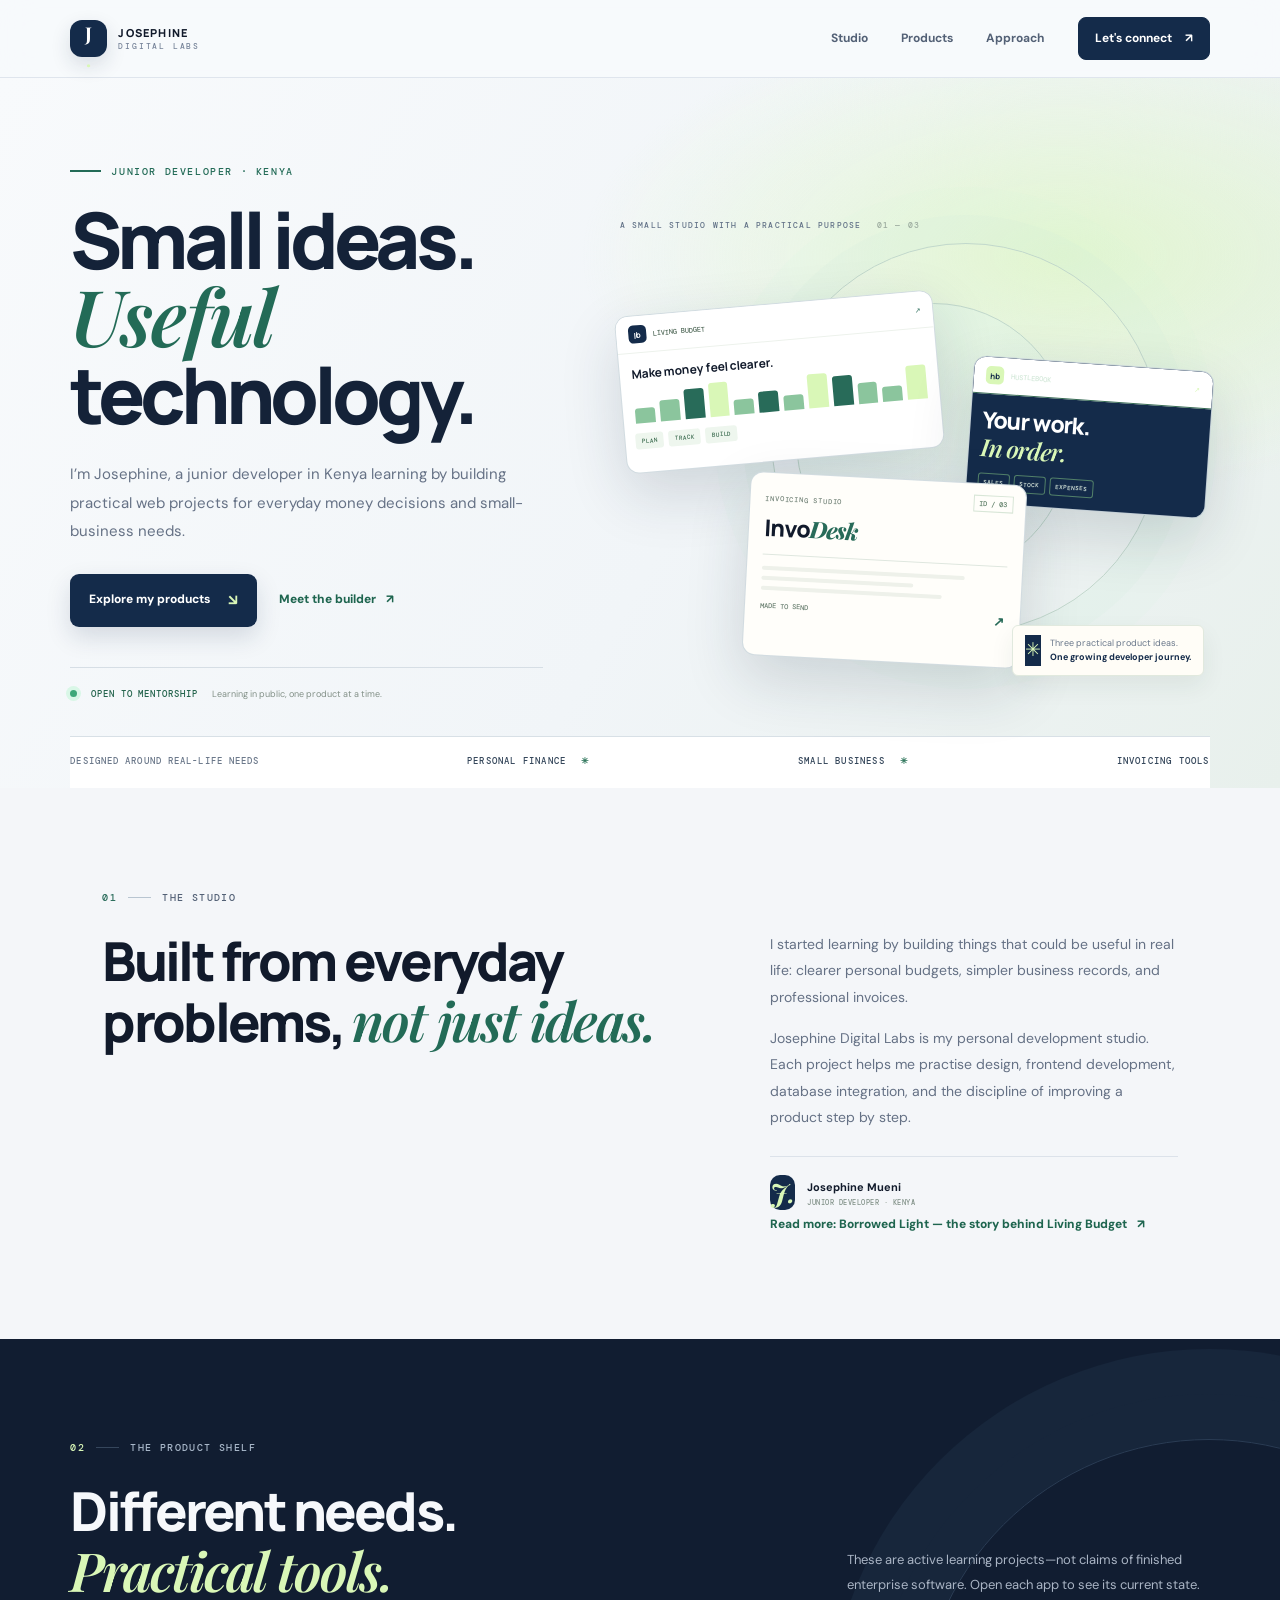
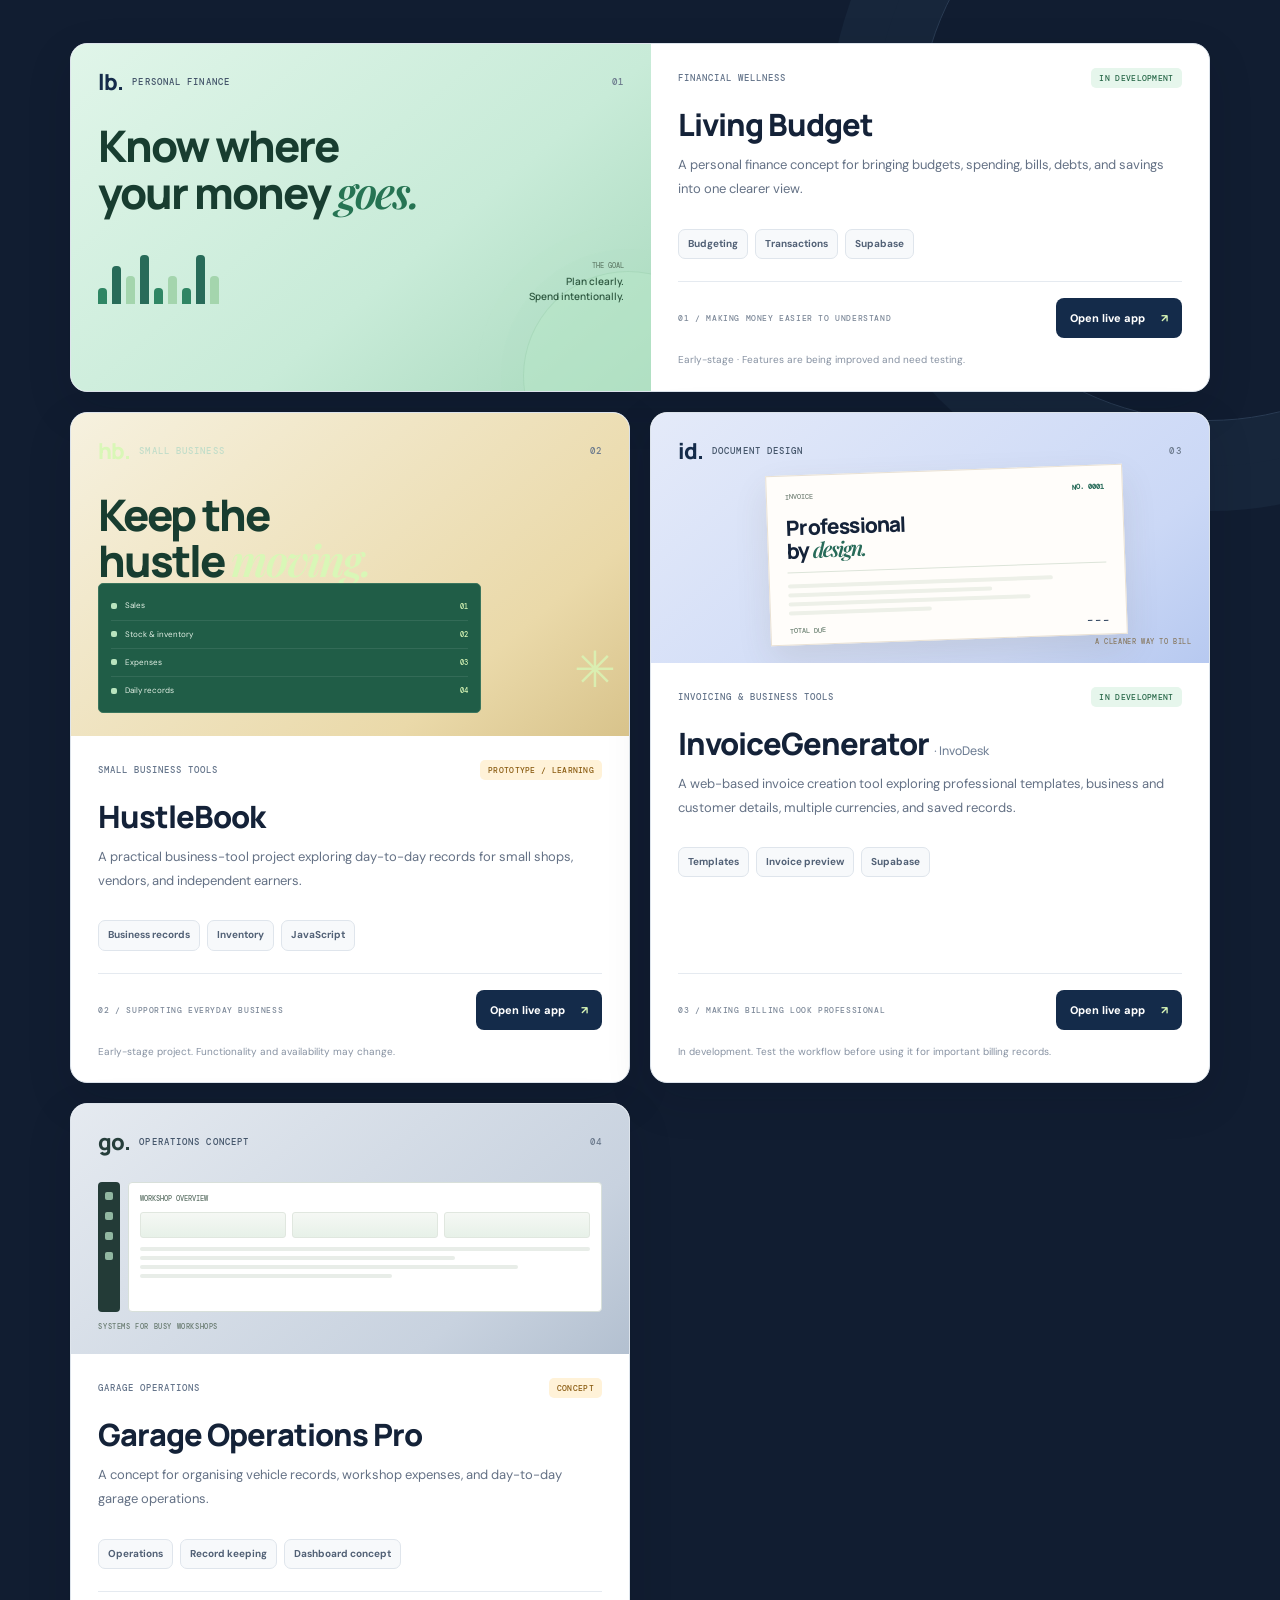
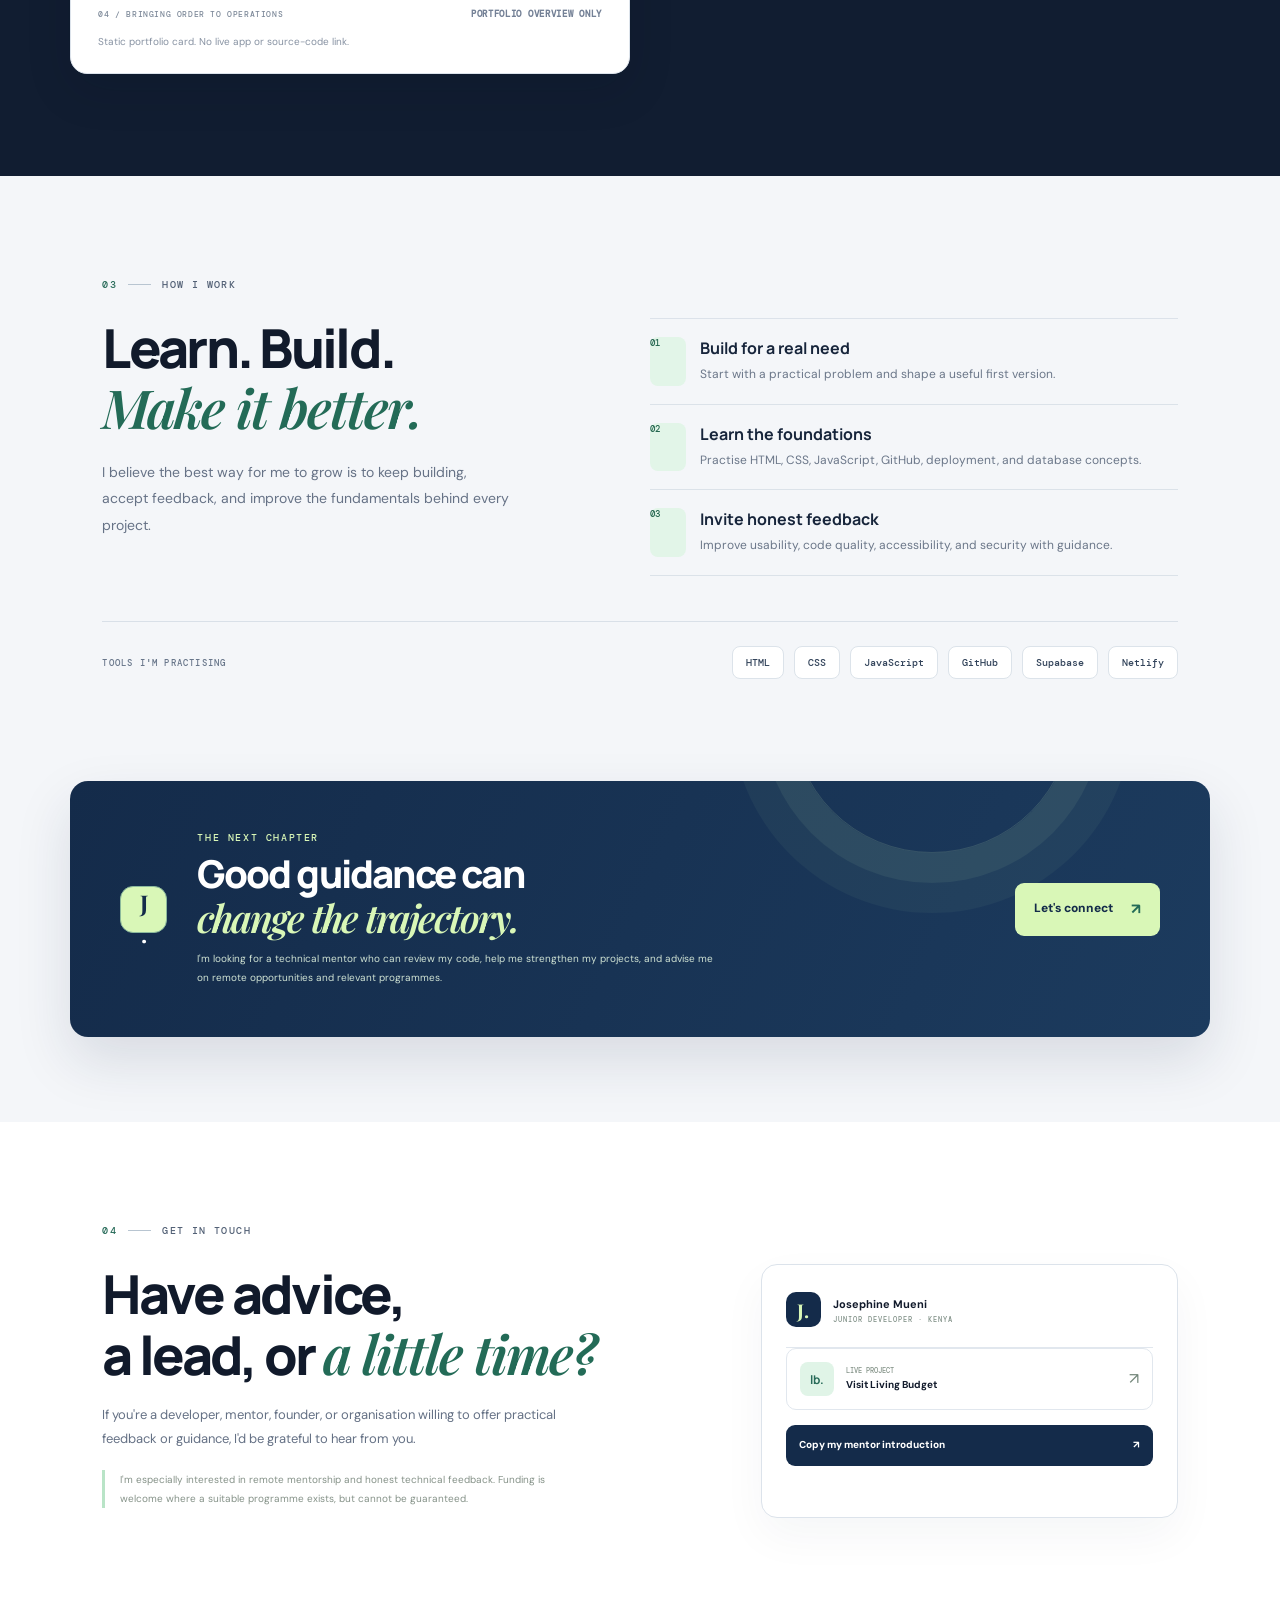
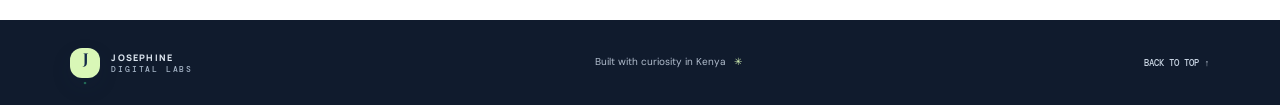
==== index.html @ 3d959831 "Link Borrowed Light story from the studio section" ====
<!doctype html>
<html lang="en">
<head>
<meta charset="utf-8"><meta name="viewport" content="width=device-width, initial-scale=1">
<meta name="theme-color" content="#f8f7f1"><meta name="description" content="Josephine Digital Labs — practical web products for finance and small-business operations, built in Kenya.">
<title>Josephine Digital Labs — Products with purpose</title>
<meta property="og:title" content="Josephine Digital Labs — Products with purpose"><meta property="og:description" content="A junior developer in Kenya learning by building practical web projects for personal finance and small-business needs.">
<meta name="robots" content="index,follow"><link rel="stylesheet" href="style.css?v=junior-developer-1">
</head>
<body>
<header class="site-header"><a class="brand" href="#home" aria-label="Josephine Digital Labs home"><span class="brand-mark">J<span>.</span></span><span class="brand-name">JOSEPHINE <b>DIGITAL LABS</b></span></a><button class="menu-toggle" id="menuToggle" aria-label="Toggle navigation" aria-expanded="false">☰</button><nav id="mainNav"><a href="#studio">Studio</a><a href="#projects">Products</a><a href="#approach">Approach</a><a class="nav-cta" href="#contact">Let's connect <span>↗</span></a></nav></header>
<main>
<section class="hero" id="home"><div class="hero-grid">
<div class="hero-copy"><p class="eyebrow"><span class="eyebrow-line"></span> JUNIOR DEVELOPER · KENYA</p><h1>Small ideas.<br><em>Useful</em> technology.</h1><p class="hero-text">I’m Josephine, a junior developer in Kenya learning by building practical web projects for everyday money decisions and small-business needs.</p><div class="hero-actions"><a class="button primary" href="#projects">Explore my products <span>↘</span></a><a class="text-link" href="#studio">Meet the builder <span>↗</span></a></div><div class="hero-foot"><span class="availability"><i></i> OPEN TO MENTORSHIP</span><span class="hero-foot-note">Learning in public, one product at a time.</span></div></div>
<div class="hero-stage" aria-label="A visual collection representing my projects"><div class="stage-label">A SMALL STUDIO WITH A PRACTICAL PURPOSE <span>01 — 03</span></div><div class="stage-orbit orbit-a"></div><div class="stage-orbit orbit-b"></div>
<div class="mini-product mini-budget"><div class="mini-top"><span class="mini-icon">lb</span><span>LIVING BUDGET</span><span class="mini-arrow">↗</span></div><div class="mini-label">Make money feel clearer.</div><div class="budget-bars"><i></i><i></i><i></i><i></i><i></i><i></i><i></i><i></i><i></i><i></i><i></i><i></i></div><div class="mini-foot"><span>PLAN</span><span>TRACK</span><span>BUILD</span></div></div>
<div class="mini-product mini-hustle"><div class="mini-top"><span class="mini-icon">hb</span><span>HUSTLEBOOK</span><span class="mini-arrow">↗</span></div><div class="hustle-number">Your work.<br><em>In order.</em></div><div class="hustle-pills"><i>SALES</i><i>STOCK</i><i>EXPENSES</i></div></div>
<div class="mini-product mini-invoice"><div class="invoice-stamp">ID / 03</div><div class="invoice-topline">INVOICING STUDIO</div><div class="invoice-word">Invo<span>Desk</span></div><div class="invoice-rule"></div><div class="invoice-lines"><i></i><i></i><i></i></div><div class="invoice-total"><span>MADE TO SEND</span><b>↗</b></div></div>
<div class="stage-caption"><span class="caption-mark">✳</span><span>Three practical product ideas.<br><b>One growing developer journey.</b></span></div></div></div>
<div class="hero-bottom"><span>DESIGNED AROUND REAL-LIFE NEEDS</span><div>PERSONAL FINANCE <b>✳</b></div><div>SMALL BUSINESS <b>✳</b></div><div>INVOICING TOOLS</div></div></section>
<section class="studio-section" id="studio"><div class="section-kicker"><span>01</span><i></i> THE STUDIO</div><div class="studio-grid"><h2>Built from everyday problems, <em>not just ideas.</em></h2><div class="studio-copy"><p>I started learning by building things that could be useful in real life: clearer personal budgets, simpler business records, and professional invoices.</p><p>Josephine Digital Labs is my personal development studio. Each project helps me practise design, frontend development, database integration, and the discipline of improving a product step by step.</p><div class="studio-signature"><span class="signature-mark">J.</span><span><b>Josephine Mueni</b><small>JUNIOR DEVELOPER · KENYA</small></span></div><a class="text-link studio-read-more" href="borrowed-light.html">Read more: Borrowed Light — the story behind Living Budget <span>↗</span></a></div></div></section>
<section class="products-section" id="projects"><div class="products-heading"><div><div class="section-kicker light-kicker"><span>02</span><i></i> THE PRODUCT SHELF</div><h2>Different needs.<br><em>Practical tools.</em></h2></div><p>These are active learning projects—not claims of finished enterprise software. Open each app to see its current state.</p></div>
<div class="product-list">
<article class="product-feature budget-feature"><div class="product-art budget-art"><div class="art-top"><span class="art-brand">lb.</span><span>PERSONAL FINANCE</span><span class="art-number">01</span></div><div class="budget-art-title">Know where<br>your money <em>goes.</em></div><div class="budget-art-bottom"><div class="budget-chart"><i></i><i></i><i></i><i></i><i></i><i></i><i></i><i></i><i></i></div><div class="budget-note"><small>THE GOAL</small><b>Plan clearly.<br>Spend intentionally.</b></div></div><div class="art-circle"></div></div><div class="product-detail"><div class="product-overline"><span>FINANCIAL WELLNESS</span><span class="product-status">IN DEVELOPMENT</span></div><h3>Living Budget</h3><p>A personal finance concept for bringing budgets, spending, bills, debts, and savings into one clearer view.</p><div class="feature-tags"><span>Budgeting</span><span>Transactions</span><span>Supabase</span></div><div class="product-detail-bottom"><span class="build-note">01 / MAKING MONEY EASIER TO UNDERSTAND</span><a class="product-link" href="https://livingbudget.netlify.app/" target="_blank" rel="noreferrer">Open live app <b>↗</b></a></div><p class="honesty-note">Early-stage · Features are being improved and need testing.</p></div></article>
<article class="product-feature hustle-feature"><div class="product-art hustle-art"><div class="art-top"><span class="art-brand">hb.</span><span>SMALL BUSINESS</span><span class="art-number">02</span></div><div class="hustle-art-title">Keep the<br>hustle <em>moving.</em></div><div class="hustle-board"><div class="board-row"><span class="board-dot"></span><span>Sales</span><b>01</b></div><div class="board-row"><span class="board-dot"></span><span>Stock & inventory</span><b>02</b></div><div class="board-row"><span class="board-dot"></span><span>Expenses</span><b>03</b></div><div class="board-row"><span class="board-dot"></span><span>Daily records</span><b>04</b></div></div><div class="hustle-sun">✳</div></div><div class="product-detail"><div class="product-overline"><span>SMALL BUSINESS TOOLS</span><span class="product-status status-early">PROTOTYPE / LEARNING</span></div><h3>HustleBook</h3><p>A practical business-tool project exploring day-to-day records for small shops, vendors, and independent earners.</p><div class="feature-tags"><span>Business records</span><span>Inventory</span><span>JavaScript</span></div><div class="product-detail-bottom"><span class="build-note">02 / SUPPORTING EVERYDAY BUSINESS</span><a class="product-link" href="https://josephine-junior-dev.github.io/HustleBook-Simple/" target="_blank" rel="noreferrer">Open live app <b>↗</b></a></div><p class="honesty-note">Early-stage project. Functionality and availability may change.</p></div></article>
<article class="product-feature invoice-feature"><div class="product-art invoice-art"><div class="art-top"><span class="art-brand">id.</span><span>DOCUMENT DESIGN</span><span class="art-number">03</span></div><div class="invoice-paper"><div class="invoice-paper-head"><span>INVOICE</span><b>NO. 0001</b></div><div class="invoice-big">Professional<br>by <em>design.</em></div><div class="invoice-paper-rule"></div><div class="invoice-paper-lines"><i></i><i></i><i></i><i></i></div><div class="invoice-paper-total"><span>TOTAL DUE</span><b>— — —</b></div></div><div class="invoice-art-label">A CLEANER WAY TO BILL</div></div><div class="product-detail"><div class="product-overline"><span>INVOICING & BUSINESS TOOLS</span><span class="product-status">IN DEVELOPMENT</span></div><h3>InvoiceGenerator <small>· InvoDesk</small></h3><p>A web-based invoice creation tool exploring professional templates, business and customer details, multiple currencies, and saved records.</p><div class="feature-tags"><span>Templates</span><span>Invoice preview</span><span>Supabase</span></div><div class="product-detail-bottom"><span class="build-note">03 / MAKING BILLING LOOK PROFESSIONAL</span><a class="product-link" href="https://josephine-junior-dev.github.io/InvoDesk-Invoicing-Made-Simple/" target="_blank" rel="noreferrer">Open live app <b>↗</b></a></div><p class="honesty-note">In development. Test the workflow before using it for important billing records.</p></div></article>
<article class="product-feature garage-feature"><div class="product-art garage-art"><div class="art-top"><span class="art-brand">go.</span><span>OPERATIONS CONCEPT</span><span class="art-number">04</span></div><div class="garage-layout"><div class="garage-rail"><i></i><i></i><i></i><i></i></div><div class="garage-panel"><div class="garage-panel-title">WORKSHOP OVERVIEW</div><div class="garage-metrics"><i></i><i></i><i></i></div><div class="garage-table"><i></i><i></i><i></i><i></i></div></div></div><div class="garage-art-caption">SYSTEMS FOR BUSY WORKSHOPS</div></div><div class="product-detail"><div class="product-overline"><span>GARAGE OPERATIONS</span><span class="product-status status-early">CONCEPT</span></div><h3>Garage Operations Pro</h3><p>A concept for organising vehicle records, workshop expenses, and day-to-day garage operations.</p><div class="feature-tags"><span>Operations</span><span>Record keeping</span><span>Dashboard concept</span></div><div class="product-detail-bottom"><span class="build-note">04 / BRINGING ORDER TO OPERATIONS</span><span class="private-label">PORTFOLIO OVERVIEW ONLY</span></div><p class="honesty-note">Static portfolio card. No live app or source-code link.</p></div></article>
</div></section>
<section class="approach-section" id="approach"><div class="section-kicker"><span>03</span><i></i> HOW I WORK</div><div class="approach-grid"><div><h2>Learn. Build.<br><em>Make it better.</em></h2><p class="approach-intro">I believe the best way for me to grow is to keep building, accept feedback, and improve the fundamentals behind every project.</p></div><div class="approach-steps"><article><span>01</span><div><h3>Build for a real need</h3><p>Start with a practical problem and shape a useful first version.</p></div></article><article><span>02</span><div><h3>Learn the foundations</h3><p>Practise HTML, CSS, JavaScript, GitHub, deployment, and database concepts.</p></div></article><article><span>03</span><div><h3>Invite honest feedback</h3><p>Improve usability, code quality, accessibility, and security with guidance.</p></div></article></div></div><div class="toolbelt"><span>TOOLS I'M PRACTISING</span><b>HTML</b><b>CSS</b><b>JavaScript</b><b>GitHub</b><b>Supabase</b><b>Netlify</b></div></section>
<section class="mentor-section"><div class="mentor-inner"><div class="mentor-seal">J<span>.</span></div><div><p class="eyebrow">THE NEXT CHAPTER</p><h2>Good guidance can<br><em>change the trajectory.</em></h2><p>I'm looking for a technical mentor who can review my code, help me strengthen my projects, and advise me on remote opportunities and relevant programmes.</p></div><a class="button mentor-button" href="#contact">Let's connect <span>↗</span></a></div></section>
<section class="contact-section" id="contact"><div class="section-kicker"><span>04</span><i></i> GET IN TOUCH</div><div class="contact-grid"><div><h2>Have advice,<br>a lead, or <em>a little time?</em></h2><p>If you're a developer, mentor, founder, or organisation willing to offer practical feedback or guidance, I'd be grateful to hear from you.</p><p class="contact-note">I'm especially interested in remote mentorship and honest technical feedback. Funding is welcome where a suitable programme exists, but cannot be guaranteed.</p></div><div class="contact-card"><div class="contact-card-head"><span class="contact-mark">J.</span><div><b>Josephine Mueni</b><small>JUNIOR DEVELOPER · KENYA</small></div></div><a class="contact-row" href="https://livingbudget.netlify.app/" target="_blank" rel="noreferrer"><span class="contact-icon">lb.</span><span><small>LIVE PROJECT</small><b>Visit Living Budget</b></span><span class="arrow">↗</span></a><button class="copy-button" id="copyIntro">Copy my mentor introduction <span>↗</span></button><p class="copy-feedback" id="copyFeedback" aria-live="polite"></p></div></div></section>
</main><footer><a class="brand footer-brand" href="#home"><span class="brand-mark">J<span>.</span></span><span class="brand-name">JOSEPHINE <b>DIGITAL LABS</b></span></a><p>Built with curiosity in Kenya <span>✳</span></p><a href="#home">BACK TO TOP ↑</a></footer><script src="script.js?v=junior-developer-1"></script>
</body></html>
---- style.css ----
@import url('https://fonts.googleapis.com/css2?family=DM+Mono:wght@400;500&family=DM+Sans:wght@400;500;600;700&family=Manrope:wght@400;500;600;700;800&family=Playfair+Display:ital,wght@0,600;0,700;1,600;1,700&display=swap');
:root{--ink:#172820;--muted:#68786d;--forest:#174f3e;--green:#287b5c;--mint:#dff4e9;--lime:#c8edb1;--paper:#f8f8f2;--white:#fff;--line:#dfe7df;--mono:'DM Mono',monospace;--shadow:0 20px 55px #173d2c17}
*{box-sizing:border-box}html{scroll-behavior:smooth;scroll-padding-top:80px}body{margin:0;background:var(--paper);color:var(--ink);font-family:'DM Sans',sans-serif;line-height:1.65}a{color:inherit;text-decoration:none}button{font:inherit}::selection{background:var(--lime);color:var(--forest)}
.site-header{height:76px;padding:0 max(6vw,22px);display:flex;align-items:center;justify-content:space-between;background:#f8f8f2eF;border-bottom:1px solid var(--line);position:sticky;top:0;z-index:20;backdrop-filter:blur(16px)}
.brand{display:flex;align-items:center;gap:11px;font-family:Manrope,sans-serif;font-weight:800}.brand-mark{width:37px;height:37px;display:grid;place-items:center;background:var(--forest);color:white;border-radius:12px 12px 12px 4px;font:700 19px 'Playfair Display',serif;box-shadow:0 6px 15px #174f3e25}.brand-mark span{color:var(--lime)}.brand-name{display:grid;font-size:11px;letter-spacing:1.2px;line-height:1.35}.brand-name b{font:500 8px var(--mono);letter-spacing:1.8px;color:#7c8b80}
nav{display:flex;align-items:center;gap:30px;color:#52655a;font-size:11px;font-weight:700}nav a:hover{color:var(--green)}.nav-cta{padding:10px 15px;border:1px solid #cbd9cf;border-radius:7px;color:var(--forest)}.nav-cta span{margin-left:10px}.menu-toggle{display:none;background:none;border:0;color:var(--forest);font-size:25px}
.hero{padding:56px max(6vw,22px) 0;background:linear-gradient(130deg,#fafaf5,#f4faf4 65%,#e7f3e9);overflow:hidden}.hero-grid{display:grid;grid-template-columns:.94fr 1.06fr;gap:4vw;align-items:center;max-width:1250px;margin:auto;min-height:495px}.hero-copy{padding:25px 0 35px;z-index:2}.eyebrow{font:500 9px var(--mono);letter-spacing:1px;color:var(--green);margin:0 0 23px;display:flex;align-items:center;gap:10px}.eyebrow-line{width:25px;height:1px;background:var(--green)}.hero h1{font:800 clamp(48px,6vw,79px)/.99 Manrope,sans-serif;letter-spacing:-4.7px;margin:0}.hero h1 em,.studio-grid h2 em,.products-heading h2 em,.product-art em,.approach-grid h2 em,.mentor-inner h2 em,.contact-grid h2 em{font-family:'Playfair Display',serif;font-weight:600;font-style:italic;color:var(--green);letter-spacing:-2px}.hero-text{font-size:13px;line-height:1.95;color:var(--muted);max-width:440px;margin:24px 0}.hero-actions{display:flex;align-items:center;gap:22px;flex-wrap:wrap}.button{display:inline-flex;align-items:center;justify-content:center;gap:18px;padding:13px 17px;border-radius:6px;font-size:11px;font-weight:800;transition:.2s}.button:hover{transform:translateY(-2px)}.primary{background:var(--forest);color:white;box-shadow:0 9px 22px #174f3e28}.primary span{color:var(--lime);font-size:15px}.text-link{font-size:11px;font-weight:800;color:var(--forest)}.text-link span{margin-left:7px}.hero-foot{display:flex;gap:14px;align-items:center;flex-wrap:wrap;margin-top:34px;padding-top:16px;border-top:1px solid #dfe8df}.availability{font:500 8px var(--mono);color:#3d6b51;letter-spacing:.5px}.availability i{display:inline-block;width:7px;height:7px;border-radius:50%;background:#49a975;margin-right:8px;box-shadow:0 0 0 4px var(--mint)}.hero-foot-note{font-size:9px;color:#829087}
.hero-stage{height:425px;position:relative;isolation:isolate}.stage-label{position:absolute;left:5%;top:3%;font:500 7px var(--mono);letter-spacing:.6px;color:#718579;z-index:4}.stage-label span{margin-left:9px;color:#9aa99d}.stage-orbit{position:absolute;border:1px solid #b8d8c1;border-radius:50%;z-index:-1}.orbit-a{width:350px;height:350px;right:7%;top:7%;box-shadow:0 0 0 27px #c9e7d320,0 0 0 55px #c9e7d315}.orbit-b{width:245px;height:245px;right:21%;top:20%;background:linear-gradient(145deg,#dff4e9a8,#f8f8f200)}
.mini-product{position:absolute;background:white;border:1px solid #e1e9e0;border-radius:8px;box-shadow:0 17px 42px #183c2b1b;overflow:hidden}.mini-top{height:33px;display:flex;align-items:center;gap:7px;padding:0 10px;border-bottom:1px solid #edf2ec;font:500 7px var(--mono);color:#526a5a}.mini-icon{width:18px;height:18px;display:grid;place-items:center;background:var(--forest);color:white;border-radius:4px;font:700 8px Manrope}.mini-arrow{margin-left:auto;color:var(--green)}.mini-budget{width:225px;height:158px;left:5%;top:20%;transform:rotate(-5deg);z-index:2}.mini-label{padding:12px 12px 4px;font:700 12px Manrope}.budget-bars{height:37px;display:flex;align-items:end;gap:5px;padding:0 12px}.budget-bars i{flex:1;height:40%;background:#8bc59d;border-radius:3px 3px 0 0}.budget-bars i:nth-child(3n){height:80%;background:var(--green)}.budget-bars i:nth-child(2n){height:58%}.budget-bars i:nth-child(4n){height:92%;background:var(--lime)}.mini-foot{display:flex;gap:5px;padding:10px}.mini-foot span{font:500 6px var(--mono);background:#eef6ee;color:#3c6c50;padding:4px 6px;border-radius:3px}
.mini-hustle{width:195px;right:0;top:23%;z-index:3;transform:rotate(4deg);background:var(--forest);color:white;border-color:#28654f}.mini-hustle .mini-top{color:#d3e8d9;border-color:#376b54}.mini-hustle .mini-icon{background:var(--lime);color:var(--forest)}.mini-hustle .mini-arrow{color:var(--lime)}.hustle-number{font:800 23px/.99 Manrope;letter-spacing:-1px;padding:14px 12px 10px}.hustle-number em{font:600 italic 24px 'Playfair Display';color:var(--lime)}.hustle-pills{display:flex;gap:4px;padding:0 11px 12px}.hustle-pills i{font:500 6px var(--mono);font-style:normal;border:1px solid #528069;padding:4px 5px;color:#e1f0e3;border-radius:3px}
.mini-invoice{width:218px;height:184px;left:25%;bottom:5%;z-index:4;transform:rotate(3deg);padding:12px 14px;background:#fffefa}.invoice-stamp{position:absolute;right:12px;top:11px;border:1px solid #d8e6d7;padding:3px 5px;color:#5c7d65;font:500 7px var(--mono)}.invoice-topline{font:500 7px var(--mono);letter-spacing:.8px;color:#75857a;margin:8px 0}.invoice-word{font:800 23px Manrope;letter-spacing:-1px}.invoice-word span{font-family:'Playfair Display',serif;font-style:italic;color:var(--green)}.invoice-rule{height:1px;background:#dfe7df;margin:11px 0}.invoice-lines{display:grid;gap:6px}.invoice-lines i{height:4px;width:83%;background:#eef1ea;border-radius:4px}.invoice-lines i:nth-child(2){width:62%}.invoice-lines i:nth-child(3){width:74%}.invoice-total{display:flex;justify-content:space-between;margin-top:11px;font:500 7px var(--mono);color:#6c8172}.invoice-total b{font-size:13px;color:var(--green)}.stage-caption{position:absolute;right:0;bottom:2%;display:flex;gap:9px;align-items:center;background:#fffdf7;border:1px solid #e1e9de;border-radius:6px;padding:9px 12px;box-shadow:0 10px 25px #173d2c12;font-size:8px;color:#718076;line-height:1.6;z-index:5}.stage-caption b{color:var(--forest);font-size:9px}.caption-mark{font-size:19px;color:var(--green)}
.hero-bottom{margin:0 calc(-1 * max(6vw,22px));padding:17px max(6vw,22px);display:flex;align-items:center;justify-content:space-between;gap:14px;flex-wrap:wrap;background:white;border-top:1px solid #e3e9e0;font:500 8px var(--mono);letter-spacing:.5px;color:#738279}.hero-bottom>span{color:#526b5a}.hero-bottom b{color:#77a884;margin-left:9px}
.section-kicker{display:flex;align-items:center;gap:11px;font:500 8px var(--mono);letter-spacing:1px;color:#718579;margin-bottom:27px}.section-kicker span{color:var(--green)}.section-kicker i{width:23px;height:1px;background:#a9c5ae}
.studio-section{padding:91px max(8vw,24px);background:var(--paper)}.studio-grid{display:grid;grid-template-columns:1fr .8fr;gap:9vw;max-width:1120px;margin:auto}.studio-grid h2,.products-heading h2,.approach-grid h2,.contact-grid h2{font:800 clamp(36px,4.5vw,55px)/1.08 Manrope;letter-spacing:-2.5px;margin:0}.studio-copy p{font-size:12px;line-height:2;color:var(--muted);margin:0 0 14px}.studio-signature{display:flex;gap:12px;align-items:center;margin-top:25px;padding-top:18px;border-top:1px solid var(--line)}.signature-mark{font:italic 700 26px 'Playfair Display';color:var(--green)}.studio-signature span:last-child{display:grid;gap:2px}.studio-signature b{font-size:11px}.studio-signature small{font:500 7px var(--mono);color:#809087;letter-spacing:.5px}
.products-section{padding:84px max(7vw,22px) 92px;background:#eaf2e9}.products-heading{display:grid;grid-template-columns:1fr .6fr;gap:7vw;align-items:end;max-width:1120px;margin:0 auto 35px}.products-heading h2{font-size:clamp(38px,4.5vw,54px)}.products-heading>p{font-size:12px;line-height:1.9;color:#687a6d;max-width:340px;margin:0 0 4px}.product-list{max-width:1120px;margin:auto;display:grid;gap:16px}.product-feature{display:grid;grid-template-columns:.9fr 1.1fr;min-height:292px;background:white;border:1px solid #dce7dc;border-radius:9px;overflow:hidden;box-shadow:0 8px 23px #254d350d;transition:transform .2s,box-shadow .2s}.product-feature:hover{transform:translateY(-3px);box-shadow:var(--shadow)}.product-art{min-height:292px;padding:20px 23px;position:relative;overflow:hidden;display:flex;flex-direction:column}.art-top{display:flex;align-items:center;gap:9px;position:relative;z-index:2;font:500 7px var(--mono);letter-spacing:.6px;color:#5f7868}.art-brand{font:800 20px Manrope;letter-spacing:-1px;color:var(--forest)}.art-number{margin-left:auto;color:#7b9081}.budget-art{background:linear-gradient(135deg,#dff2e3,#f4f8ed)}.budget-art-title,.hustle-art-title{font:800 clamp(25px,3vw,37px)/1.03 Manrope;letter-spacing:-1.7px;margin-top:29px;position:relative;z-index:2}.budget-art-title em,.hustle-art-title em{color:var(--green)}.budget-art-bottom{margin-top:auto;display:flex;align-items:end;justify-content:space-between;position:relative;z-index:2}.budget-chart{display:flex;gap:5px;align-items:end;height:45px}.budget-chart i{display:block;width:9px;height:30%;background:#6eae84;border-radius:2px 2px 0 0}.budget-chart i:nth-child(2n){height:70%;background:var(--green)}.budget-chart i:nth-child(3n){height:52%;background:#a4d5ad}.budget-chart i:nth-child(4n){height:91%}.budget-note{display:grid;gap:4px;text-align:right}.budget-note small{font:500 7px var(--mono);color:#66836f}.budget-note b{font:600 10px/1.5 Manrope;color:#315b43}.art-circle{position:absolute;width:210px;height:210px;border:1px solid #7eb89466;border-radius:50%;right:-82px;bottom:-90px;box-shadow:0 0 0 22px #a9d8b51a,0 0 0 46px #a9d8b510}
.hustle-art{background:#174f3e;color:white}.hustle-art .art-top{color:#c2ddc9}.hustle-art .art-brand{color:var(--lime)}.hustle-art-title em{color:var(--lime)}.hustle-board{width:76%;margin-top:auto;background:#205d47;border:1px solid #3b755d;border-radius:5px;padding:8px 12px;position:relative;z-index:2}.board-row{display:flex;align-items:center;gap:8px;padding:7px 0;border-bottom:1px solid #ffffff16;font-size:8px;color:#e2f0e5}.board-row:last-child{border:0}.board-row b{margin-left:auto;font:500 7px var(--mono);color:var(--lime)}.board-dot{width:6px;height:6px;background:#b8e4be;border-radius:2px}.hustle-sun{position:absolute;right:13px;bottom:25px;color:var(--lime);font-size:50px;opacity:.8}
.invoice-art{background:#f1e8d8}.invoice-paper{position:absolute;background:#fffdfa;left:21%;right:15%;top:23%;bottom:9%;padding:16px 18px;box-shadow:0 15px 35px #5a49301c;transform:rotate(-2deg);border:1px solid #e9e1d4}.invoice-paper-head{display:flex;justify-content:space-between;font:500 7px var(--mono);color:#758378}.invoice-paper-head b{color:var(--green)}.invoice-big{font:800 21px/1.05 Manrope;letter-spacing:-.8px;margin-top:15px}.invoice-big em{color:var(--green)}.invoice-paper-rule{height:1px;background:#dce4d9;margin:11px 0}.invoice-paper-lines{display:grid;gap:5px}.invoice-paper-lines i{height:4px;width:83%;background:#edf0e8;border-radius:3px}.invoice-paper-lines i:nth-child(2){width:64%}.invoice-paper-lines i:nth-child(3){width:76%}.invoice-paper-lines i:nth-child(4){width:45%}.invoice-paper-total{display:flex;justify-content:space-between;margin-top:11px;font:500 7px var(--mono);color:#6c8172}.invoice-paper-total b{color:var(--forest)}.invoice-art-label{position:absolute;bottom:17px;right:17px;font:500 7px var(--mono);color:#897b64;letter-spacing:.6px}
.garage-art{background:#e9eceb}.garage-art .art-brand{color:#263e3b}.garage-layout{display:flex;gap:8px;margin-top:25px;flex:1;min-height:130px;position:relative;z-index:2}.garage-rail{width:22px;background:#233b37;border-radius:4px;display:flex;flex-direction:column;align-items:center;gap:12px;padding:10px 0}.garage-rail i{width:8px;height:8px;border-radius:2px;background:#91b7a1}.garage-panel{flex:1;background:white;border:1px solid #d8e0da;border-radius:4px;padding:11px}.garage-panel-title{font:500 7px var(--mono);color:#61756a}.garage-metrics{display:flex;gap:6px;margin:9px 0}.garage-metrics i{height:26px;flex:1;border:1px solid #e0e7df;border-radius:3px;background:linear-gradient(#f5f8f4,#e7f1e8)}.garage-table{display:grid;gap:5px}.garage-table i{height:4px;background:#e8ede8;width:100%;border-radius:3px}.garage-table i:nth-child(2){width:70%}.garage-table i:nth-child(3){width:84%}.garage-table i:nth-child(4){width:56%}.garage-art-caption{font:500 7px var(--mono);color:#687b70;margin-top:10px;letter-spacing:.6px}
.product-detail{padding:25px 29px 19px;display:flex;flex-direction:column;min-width:0}.product-overline{display:flex;justify-content:space-between;gap:9px;align-items:center;font:500 7px var(--mono);letter-spacing:.6px;color:#7a8b7e;flex-wrap:wrap}.product-status{font-size:7px;padding:5px 7px;border-radius:3px;background:#fff4d8;color:#7d590f;letter-spacing:.3px}.status-early{background:#edf2e9;color:#607363}.product-detail h3{font:800 24px Manrope;letter-spacing:-1px;margin:15px 0 8px}.product-detail h3 small{font-size:11px;letter-spacing:0;color:#829086;font-weight:500}.product-detail>p:not(.honesty-note){font-size:11px;line-height:1.9;color:var(--muted);max-width:530px;margin:0 0 14px}.feature-tags{display:flex;gap:6px;flex-wrap:wrap}.feature-tags span{font-size:8px;font-weight:700;color:#536c5a;background:#f0f5ee;border:1px solid #e8eee5;border-radius:3px;padding:5px 8px}.product-detail-bottom{margin-top:auto;padding-top:18px;display:flex;align-items:center;justify-content:space-between;gap:12px;border-top:1px solid #edf1eb}.build-note{font:500 7px var(--mono);color:#91a096}.product-link{font-size:10px;font-weight:800;color:var(--forest);white-space:nowrap}.product-link b{margin-left:7px;color:var(--green)}.private-label{font:500 7px var(--mono);color:#7d8e81}.honesty-note{font-size:8px;color:#8a978d;margin:8px 0 0}
.approach-section{padding:92px max(8vw,24px);background:#fbfbf7}.approach-grid{display:grid;grid-template-columns:1fr 1fr;gap:9vw}.approach-grid h2{font-size:clamp(39px,4.5vw,54px)}.approach-intro{font-size:12px;line-height:1.95;color:var(--muted);max-width:370px;margin-top:20px}.approach-steps{border-top:1px solid var(--line)}.approach-steps article{display:grid;grid-template-columns:36px 1fr;gap:14px;padding:17px 0;border-bottom:1px solid var(--line)}.approach-steps article>span{font:500 9px var(--mono);color:var(--green)}.approach-steps h3{font:700 13px Manrope;margin:0 0 5px}.approach-steps p{font-size:10px;color:var(--muted);line-height:1.8;margin:0}.toolbelt{margin-top:48px;padding-top:19px;border-top:1px solid var(--line);display:flex;align-items:center;gap:21px;flex-wrap:wrap}.toolbelt>span{font:500 8px var(--mono);color:#7b8b80;margin-right:auto}.toolbelt b{font:500 9px var(--mono);color:#4e6857}
.mentor-section{padding:0 max(7vw,22px) 76px;background:#fbfbf7}.mentor-inner{max-width:1120px;margin:auto;background:var(--forest);color:white;padding:36px 40px;display:grid;grid-template-columns:auto 1fr auto;gap:23px;align-items:center;position:relative;overflow:hidden;border-radius:9px}.mentor-inner:after{content:"";position:absolute;width:280px;height:280px;border:1px solid #c8edb128;border-radius:50%;right:12%;top:-210px;box-shadow:0 0 0 30px #c8edb112,0 0 0 60px #c8edb10b;pointer-events:none}.mentor-seal{width:47px;height:47px;border:1px solid #8bb99c;border-radius:12px 12px 12px 4px;display:grid;place-items:center;font:700 23px 'Playfair Display';color:var(--lime)}.mentor-seal span{color:white}.mentor-inner .eyebrow{color:#b9dbbf;margin-bottom:9px}.mentor-inner h2{font:800 30px/1.1 Manrope;letter-spacing:-1.3px;margin:0 0 9px}.mentor-inner h2 em{color:var(--lime)}.mentor-inner div>p:last-child{font-size:10px;line-height:1.9;color:#d0e3d4;max-width:520px;margin:0}.mentor-button{background:#f8faf3;color:var(--forest);white-space:nowrap;position:relative;z-index:2}.mentor-button span{font-size:15px}
.contact-section{padding:80px max(8vw,24px) 92px;background:var(--paper)}.contact-grid{display:grid;grid-template-columns:1fr .8fr;gap:9vw;max-width:1120px;margin:auto}.contact-grid h2{font-size:clamp(38px,4.5vw,53px)}.contact-grid>div>p{font-size:12px;line-height:1.95;color:var(--muted);max-width:470px;margin-top:18px}.contact-note{font-size:10px!important;color:#859288!important}.contact-card{border:1px solid var(--line);border-radius:9px;padding:18px 20px;background:white;box-shadow:0 15px 35px #173d2c09}.contact-card-head{display:flex;align-items:center;gap:12px;padding:3px 0 16px;border-bottom:1px solid #edf1eb}.contact-mark{width:35px;height:35px;display:grid;place-items:center;background:#e4f2e6;border-radius:8px;color:var(--forest);font:700 19px 'Playfair Display'}.contact-card-head div{display:grid;gap:2px}.contact-card-head b{font-size:11px}.contact-card-head small{font:500 7px var(--mono);color:#809087}.contact-row{display:flex;align-items:center;gap:12px;padding:16px 0;border-bottom:1px solid #edf1eb}.contact-icon{width:34px;height:34px;background:#e6f3e7;color:var(--forest);border-radius:7px;display:grid;place-items:center;font:700 12px Manrope}.contact-row span:nth-child(2){display:grid;gap:2px}.contact-row small{font:500 7px var(--mono);color:#849388}.contact-row b{font-size:10px}.arrow{margin-left:auto;color:#718578}.copy-button{width:100%;display:flex;justify-content:space-between;border:0;background:var(--forest);color:white;border-radius:6px;padding:12px 13px;margin-top:15px;font-size:10px;font-weight:800;cursor:pointer}.copy-button:hover{background:var(--green)}.copy-feedback{font-size:10px;color:var(--green);min-height:15px;margin:8px 0 0!important}
footer{padding:22px max(6vw,22px);border-top:1px solid var(--line);display:flex;align-items:center;justify-content:space-between;gap:15px;background:white;color:#819087;font-size:9px}footer p{font-size:9px;color:#87958b}footer p span{color:var(--green);margin-left:5px}.footer-brand .brand-mark{width:30px;height:30px;font-size:15px}.footer-brand .brand-name{font-size:9px}footer>a:last-child{font:500 8px var(--mono);color:#62756a}
:focus-visible{outline:3px solid var(--green);outline-offset:3px}
@media(max-width:900px){.hero-grid{grid-template-columns:1fr .9fr;gap:16px}.hero h1{font-size:clamp(44px,6vw,61px);letter-spacing:-3px}.hero-stage{transform:scale(.88);transform-origin:center right;margin-left:-25px}.studio-grid,.approach-grid{gap:5vw}.product-feature{grid-template-columns:.85fr 1.15fr}.product-detail{padding:21px}.product-detail-bottom{align-items:flex-start;flex-direction:column;gap:9px}.mentor-inner{grid-template-columns:auto 1fr}.mentor-button{grid-column:2;justify-self:start}}
@media(max-width:650px){.site-header{height:65px;padding:0 18px}.brand-name{font-size:9px}.brand-mark{width:33px;height:33px}.menu-toggle{display:block}nav{display:none;position:absolute;top:64px;left:0;right:0;background:var(--paper);border-bottom:1px solid var(--line);padding:17px 20px;flex-direction:column;align-items:stretch;gap:9px}nav.open{display:flex}nav a{padding:8px}.hero{padding:34px 20px 0}.hero-grid{display:flex;flex-direction:column;align-items:stretch;gap:0}.hero-copy{padding:18px 0 10px}.hero h1{font-size:clamp(46px,12.7vw,65px);letter-spacing:-3.3px}.hero-text{font-size:12px;margin:19px 0}.hero-foot{margin-top:25px;gap:11px}.hero-foot-note{width:100%}.hero-stage{height:310px;width:100%;margin:0;transform:none}.stage-label{left:2%;top:5%;font-size:6px}.stage-label span{margin-left:4px}.orbit-a{width:260px;height:260px;right:4%;top:10%}.orbit-b{width:180px;height:180px;right:18%;top:23%}.mini-budget{width:177px;height:139px;left:0;top:21%}.mini-top{height:29px;font-size:6px}.mini-icon{width:15px;height:15px}.mini-label{font-size:10px;padding:10px 9px 3px}.budget-bars{height:29px;padding:0 9px;gap:4px}.mini-foot{padding:8px;gap:3px}.mini-foot span{font-size:5px;padding:4px}.mini-hustle{width:150px;right:-1%;top:24%}.hustle-number{font-size:19px;padding:11px 9px 8px}.hustle-number em{font-size:20px}.hustle-pills{padding:0 8px 9px;gap:3px}.hustle-pills i{font-size:5px;padding:4px}.mini-invoice{width:177px;height:154px;left:18%;bottom:4%;padding:9px 11px}.invoice-word{font-size:20px}.stage-caption{right:0;bottom:0;padding:7px;font-size:7px}.stage-caption b{font-size:8px}.hero-bottom{margin:0 -20px;padding:15px 20px;gap:11px}.hero-bottom>span{width:100%;font-size:7px}.hero-bottom div{font-size:7px}.studio-section,.approach-section{padding:62px 22px}.section-kicker{margin-bottom:21px}.studio-grid,.approach-grid{grid-template-columns:1fr;gap:22px}.studio-grid h2,.products-heading h2,.approach-grid h2,.contact-grid h2{font-size:37px;letter-spacing:-1.8px}.studio-copy p{font-size:12px}.products-section{padding:62px 16px 65px}.products-heading{grid-template-columns:1fr;gap:13px;margin-bottom:25px;padding:0 5px}.products-heading>p{font-size:11px}.product-list{gap:14px}.product-feature{grid-template-columns:1fr}.product-art{min-height:225px;padding:16px 19px}.budget-art-title,.hustle-art-title{font-size:32px;margin-top:21px}.budget-chart{height:35px}.hustle-board{width:80%}.invoice-paper{top:21%;bottom:8%;left:23%;right:14%}.invoice-big{font-size:21px}.garage-layout{min-height:105px;margin-top:19px}.product-detail{padding:20px 19px 17px}.product-detail h3{font-size:23px;margin-top:12px}.product-detail>p:not(.honesty-note){font-size:11px}.product-detail-bottom{flex-direction:row;align-items:center;flex-wrap:wrap;padding-top:14px}.build-note{font-size:6px}.product-link{font-size:10px}.honesty-note{font-size:8px}.approach-section{padding-bottom:62px}.toolbelt{margin-top:32px;gap:12px}.toolbelt>span{width:100%;margin:0 0 3px}.toolbelt b{font-size:8px}.mentor-section{padding:0 16px 60px}.mentor-inner{padding:23px 20px;grid-template-columns:1fr;gap:13px}.mentor-seal{width:40px;height:40px}.mentor-inner h2{font-size:28px}.mentor-button{grid-column:1}.contact-section{padding:60px 22px 65px}.contact-grid{grid-template-columns:1fr;gap:24px}.contact-grid h2{font-size:38px}.contact-grid>div>p{font-size:11px}.contact-card{padding:15px}footer{padding:19px;flex-wrap:wrap}footer p{order:3;width:100%;margin:0}footer>a:last-child{font-size:7px}}
@media(prefers-reduced-motion:reduce){html{scroll-behavior:auto}*,*:before,*:after{transition:none!important}}

/* PRODUCT-STUDIO REDESIGN */
:root{--ink:#111a2b;--muted:#6d788b;--forest:#142b4a;--green:#286b59;--mint:#d9f7b7;--lime:#d9f7b7;--paper:#f4f6f9;--line:#dce2ea;--shadow:0 24px 65px #111e321a}
body{background:var(--paper);color:var(--ink)}
.site-header{height:78px;padding:0 clamp(20px,5.5vw,84px);background:#f8fafce8;border-bottom:1px solid #dfe5ed}
.brand-mark{background:#142b4a;border-radius:12px;color:#fff;box-shadow:0 8px 20px #142b4a24}.brand-mark span{color:#d9f7b7}.brand-name b{color:#77859a}
nav{gap:clamp(15px,2.6vw,34px);font-size:12px;color:#536176}.nav-cta{background:#142b4a;color:#fff;border-color:#142b4a;border-radius:8px;padding:11px 16px}.nav-cta:hover{background:#236b57;color:#fff}
.hero{padding:clamp(45px,6vw,82px) clamp(20px,5.5vw,84px) 0;background:radial-gradient(ellipse at 83% 25%,#d9f7b795,transparent 32%),linear-gradient(120deg,#f8fafc,#f1f5f8 55%,#e8f0ec)}
.hero-grid{max-width:1360px;grid-template-columns:minmax(0,.88fr) minmax(0,1.12fr);gap:clamp(25px,5vw,78px);min-height:535px}
.hero-copy{padding:10px 0 35px}.eyebrow{font-size:10px;letter-spacing:1.6px;color:#236b57}.eyebrow-line{width:31px;height:2px;background:#236b57}
.hero h1{font-size:clamp(48px,6.1vw,86px);line-height:.98;letter-spacing:-5px;color:#142238}
.hero h1 em,.studio-grid h2 em,.products-heading h2 em,.approach-grid h2 em,.mentor-inner h2 em,.contact-grid h2 em{color:#236b57}
.hero-text{font-size:15px;line-height:1.9;max-width:475px;color:#667286;margin:28px 0}
.button{border-radius:9px;padding:14px 19px;font-size:12px}.primary{background:#142b4a;box-shadow:0 10px 24px #142b4a25}.primary:hover{background:#23456b}.primary span{color:#d9f7b7}.text-link{font-size:12px;color:#1e654f}
.hero-foot{margin-top:40px;padding-top:19px;border-color:#d6dee5}.availability{color:#24644d;font-size:9px;letter-spacing:.9px}.availability i{background:#3da878;box-shadow:0 0 0 4px #d9f7e7}
.hero-stage{height:460px;max-width:670px;width:100%;justify-self:end}.stage-label{font-size:8px;letter-spacing:1.2px;color:#627287;left:2%;top:1%}.stage-orbit{border-color:#c1d8cc}
.orbit-a{width:min(390px,76%);height:auto;aspect-ratio:1;right:8%;top:6%;box-shadow:0 0 0 28px #c9e7d320,0 0 0 56px #c9e7d312}.orbit-b{width:min(275px,54%);height:auto;aspect-ratio:1;right:23%;top:19%}
.mini-product{border:1px solid #cfdadfeF;border-radius:13px;box-shadow:0 22px 60px #182a3e29}.mini-top{height:37px;padding:0 12px;background:#fff}.mini-icon{background:#142b4a;border-radius:5px}.mini-budget{width:53%;left:2%;top:19%}.mini-hustle{width:40%;right:0;top:32%}.mini-invoice{width:46%;left:23%;bottom:3%;padding:13px 15px}.stage-caption{right:1%;bottom:0;font-size:9px;color:#69778a}.caption-mark{background:#142b4a;color:#d9f7b7}
.hero-bottom{max-width:1360px;margin:0 auto;padding:18px 0 21px;border-top:1px solid #d8e0e6;gap:clamp(12px,3vw,40px)}.hero-bottom>span{font-size:9px;letter-spacing:1.1px;color:#6b788a}.hero-bottom div{font-size:9px;letter-spacing:1.2px;color:#34465a}.hero-bottom b{color:#32785e}
.studio-section,.approach-section{padding:clamp(65px,8vw,110px) clamp(20px,8vw,120px)}.section-kicker{font-size:10px;letter-spacing:1.4px;color:#536176}.section-kicker>span{color:#286b59}.section-kicker i{background:#b8c5d1}
.studio-grid{grid-template-columns:minmax(0,1fr) minmax(300px,.72fr);gap:clamp(35px,8vw,120px)}.studio-grid h2,.products-heading h2,.approach-grid h2,.contact-grid h2{font-size:clamp(37px,4.2vw,58px);letter-spacing:-2.7px;line-height:1.1}.studio-copy p{font-size:14px;line-height:1.9;color:#657185}.studio-signature{margin-top:25px}.signature-mark{background:#142b4a;color:#d9f7b7;border-radius:10px}
.products-section{padding:clamp(65px,8vw,105px) clamp(20px,5.5vw,84px);background:#111d31;color:#f7f9fc;position:relative;overflow:hidden}
.products-section:before{content:"";position:absolute;width:580px;height:580px;border:1px solid #2a3c54;border-radius:50%;right:-220px;top:100px;box-shadow:0 0 0 45px #17263b,0 0 0 90px #17263b;pointer-events:none}
.products-heading,.product-list{max-width:1360px;margin-left:auto;margin-right:auto;position:relative}.light-kicker{color:#a8b7c9}.light-kicker>span{color:#d9f7b7}.light-kicker i{background:#35465c}
.products-heading{grid-template-columns:1fr minmax(250px,.5fr);align-items:end;gap:50px;margin-bottom:42px}.products-heading h2{color:#f6f8fb}.products-heading h2 em{color:#d9f7b7}.products-heading>p{color:#aab5c5;font-size:13px;line-height:1.9;max-width:360px}
.product-list{display:grid;grid-template-columns:repeat(2,minmax(0,1fr));gap:20px;align-items:stretch}
.product-feature{display:grid;grid-template-columns:1fr;grid-template-rows:minmax(235px,auto) 1fr;border:1px solid #dce3eb;border-radius:17px;overflow:hidden;background:#fff;color:#142238;box-shadow:0 16px 45px #060e1b22;transition:transform .24s,box-shadow .24s}
.product-feature:hover{transform:translateY(-5px);box-shadow:0 24px 58px #060e1b38}
.product-feature:first-child{grid-column:span 2;grid-template-columns:1.02fr .98fr;grid-template-rows:auto}
.product-art{min-height:250px;padding:23px 27px;overflow:hidden;position:relative}.product-feature:first-child .product-art{min-height:345px}
.budget-art{background:linear-gradient(140deg,#e0f5e9,#c8ebd8 60%,#a7d8bc)}.hustle-art{background:linear-gradient(140deg,#f6f1df,#ead9a9 75%,#d8c38b)}.invoice-art{background:linear-gradient(140deg,#e4eaf9,#cbd8f6 75%,#b7c9f0)}.garage-art{background:linear-gradient(140deg,#e5eaf0,#c8d2df 75%,#b3c0d0)}
.art-top{font-size:9px;letter-spacing:1.1px;color:#44556a;position:relative;z-index:1}.art-brand{color:#142b4a;font-size:22px}.art-number{color:#6c7a8d}
.budget-art-title,.hustle-art-title{font-size:clamp(32px,3.4vw,46px);letter-spacing:-2px;line-height:1.02;margin-top:27px;color:#183d30;position:relative;z-index:1}.budget-art-title em{color:#267453}.budget-art-bottom{margin-top:35px;gap:30px;position:relative;z-index:1}.budget-chart{height:54px;gap:5px;max-width:230px}.budget-chart i{border-radius:4px 4px 0 0;background:#2f8664}.budget-note{font-size:10px;color:#285640}.art-circle{background:#b7e6c8;opacity:.6}
.product-detail{padding:24px 27px 22px;display:flex;flex-direction:column;min-width:0}.product-overline{font-size:9px;letter-spacing:1px;color:#65758b;gap:12px;flex-wrap:wrap}.product-status{font-size:8px;padding:5px 8px;border-radius:5px;background:#e6f6ec;color:#276748}.status-early{background:#fff2d8;color:#8b5d13}
.product-detail h3{font-size:clamp(24px,2.4vw,32px);letter-spacing:-1px;color:#142238}.product-detail h3 small{font-size:12px;letter-spacing:0;color:#718096}.product-detail>p:not(.honesty-note){font-size:13px;line-height:1.85;color:#647185;max-width:520px}
.feature-tags{gap:7px;margin:13px 0 22px}.feature-tags span{border:1px solid #dfe5ec;background:#f7f9fb;color:#526176;border-radius:7px;font-size:10px;padding:6px 9px}
.product-detail-bottom{margin-top:auto;gap:12px;padding-top:16px;border-top:1px solid #e5eaf0;flex-wrap:wrap}.build-note{font-size:8px;letter-spacing:.6px;color:#7d8999}.product-link{display:inline-flex;align-items:center;gap:9px;background:#142b4a;color:#fff;border-radius:8px;padding:11px 14px;font-size:11px;font-weight:800}.product-link:hover{background:#24664f}.product-link b{color:#d9f7b7}.honesty-note{font-size:10px;color:#8792a2;margin-top:14px}.private-label{font-size:9px;font-weight:800;color:#748196;letter-spacing:.7px}
.approach-section{background:#f4f6f9}.approach-grid{grid-template-columns:minmax(0,.9fr) minmax(0,1.1fr);gap:clamp(40px,9vw,135px)}.approach-intro{font-size:14px;line-height:1.9;color:#667286;max-width:410px}.approach-steps article{padding:18px 0;border-color:#dbe2e9}.approach-steps article>span{background:#e2f5e8;color:#23664e;border-radius:8px}.approach-steps h3{font-size:16px;color:#17253b}.approach-steps p{font-size:12px;color:#6b7789}
.toolbelt{border-top:1px solid #d9e0e8;margin-top:45px;padding-top:24px;gap:10px}.toolbelt>span{font-size:9px;letter-spacing:1.2px;color:#68768a}.toolbelt b{font-size:10px;background:#fff;border:1px solid #dce3ea;color:#32435a;border-radius:8px;padding:9px 13px}
.mentor-section{padding:0 clamp(20px,5.5vw,84px) 85px;background:#f4f6f9}.mentor-inner{max-width:1360px;margin:auto;background:linear-gradient(115deg,#142b4a,#1c3b5e);border-radius:18px;padding:clamp(25px,4vw,50px);grid-template-columns:auto 1fr auto;gap:30px;box-shadow:0 24px 55px #142b4a20}.mentor-seal{background:#d9f7b7;color:#142b4a;border-radius:13px}.mentor-inner .eyebrow{color:#d9f7b7}.mentor-inner h2{font-size:clamp(29px,3vw,42px);color:#fff;letter-spacing:-1.8px}.mentor-inner h2 em{color:#d9f7b7}.mentor-inner p:not(.eyebrow){font-size:12px;color:#c0ccda;line-height:1.85;max-width:620px}.mentor-button{background:#d9f7b7;color:#142b4a;border-radius:9px;align-self:center;white-space:nowrap}.mentor-button span{color:#236b57}
.contact-section{padding:clamp(65px,8vw,105px) clamp(20px,8vw,120px);background:#fff}.contact-grid{grid-template-columns:minmax(0,1fr) minmax(320px,.75fr);gap:clamp(35px,8vw,120px)}.contact-grid>div>p{font-size:13px;color:#657185;line-height:1.9}.contact-note{border-left:3px solid #b9e4c7;padding-left:15px}.contact-card{border:1px solid #dce3eb;border-radius:16px;padding:24px;box-shadow:0 18px 45px #142b4a0b}.contact-card-head{padding-bottom:20px;border-color:#e1e7ee}.contact-mark{background:#142b4a;color:#d9f7b7;border-radius:10px}.contact-card-head small{letter-spacing:1px}.contact-row{border:1px solid #e1e7ee;border-radius:10px;padding:13px}.contact-icon{background:#e0f4e7;color:#286b59;border-radius:8px}.copy-button{border-radius:9px;background:#142b4a}.copy-button:hover{background:#236b57}
footer{padding:24px clamp(20px,5.5vw,84px);background:#101b2d;color:#dce5ef;border:0}.footer-brand .brand-mark{background:#d9f7b7;color:#142b4a}.footer-brand .brand-mark span{color:#236b57}.footer-brand .brand-name b{color:#a7b6c8}footer p{font-size:10px;color:#b2bece}footer p span{color:#d9f7b7}footer>a:last-child{color:#c8d4e2;font-size:9px}
@media(max-width:850px){.hero-grid{grid-template-columns:1fr;gap:15px;min-height:0}.hero-copy{padding-bottom:0}.hero-stage{height:390px;max-width:600px;justify-self:center}.studio-grid,.approach-grid,.contact-grid{grid-template-columns:1fr;gap:30px}.product-feature:first-child{grid-template-columns:1fr;grid-column:span 2}.product-feature:first-child .product-art{min-height:280px}.mentor-inner{grid-template-columns:auto 1fr}.mentor-button{grid-column:2;justify-self:start}}
@media(max-width:600px){.site-header{height:68px;padding:0 18px}.brand-name{font-size:10px}.menu-toggle{display:block}#mainNav{display:none;position:absolute;left:12px;right:12px;top:68px;background:#fff;border:1px solid #dce3eb;border-radius:13px;padding:16px;box-shadow:0 18px 45px #142b4a20;align-items:stretch;gap:4px;flex-direction:column}#mainNav.open{display:flex}#mainNav a{padding:12px 13px;border-radius:7px}#mainNav .nav-cta{margin-top:5px;text-align:center}
.hero{padding:43px 18px 0}.hero h1{font-size:clamp(48px,13vw,70px);letter-spacing:-3.7px}.hero-text{font-size:13px;margin:22px 0}.hero-actions{gap:15px}.hero-foot{margin-top:27px}.hero-stage{height:330px;margin-top:8px}.stage-label{font-size:6px;left:0}.orbit-a{width:80%;right:7%}.orbit-b{width:57%;right:20%}.mini-budget{width:58%;left:0;top:19%}.mini-hustle{width:43%;right:0;top:33%}.mini-invoice{width:49%;left:20%;bottom:1%}.stage-caption{font-size:7px}.hero-bottom{padding:14px 0 18px;display:grid;grid-template-columns:1fr 1fr;gap:10px}.hero-bottom>span{grid-column:span 2}
.studio-section,.approach-section{padding:57px 20px}.studio-grid h2,.products-heading h2,.approach-grid h2,.contact-grid h2{font-size:39px;letter-spacing:-2px}.products-section{padding:58px 15px}.products-heading{grid-template-columns:1fr;gap:12px;margin-bottom:25px}.products-heading>p{font-size:12px}
.product-list{grid-template-columns:1fr;gap:15px}.product-feature,.product-feature:first-child{grid-column:auto;grid-template-columns:1fr;grid-template-rows:auto 1fr}.product-feature:first-child .product-art,.product-art{min-height:240px;padding:20px}.budget-art-title,.hustle-art-title{font-size:36px}.product-detail{padding:21px 20px}.product-detail h3{font-size:27px}.product-detail>p:not(.honesty-note){font-size:12px}.product-detail-bottom{align-items:flex-start}.build-note{font-size:7px}.product-link{font-size:11px}
.mentor-section{padding:0 15px 58px}.mentor-inner{grid-template-columns:1fr;padding:24px 21px;gap:15px}.mentor-seal{width:45px;height:45px}.mentor-inner h2{font-size:31px}.mentor-button{grid-column:1}.contact-section{padding:58px 20px}.contact-grid{grid-template-columns:1fr;gap:25px}.contact-grid h2{font-size:39px}.contact-card{padding:17px}footer{padding:20px;gap:12px}footer p{order:3;width:100%;margin:0}}
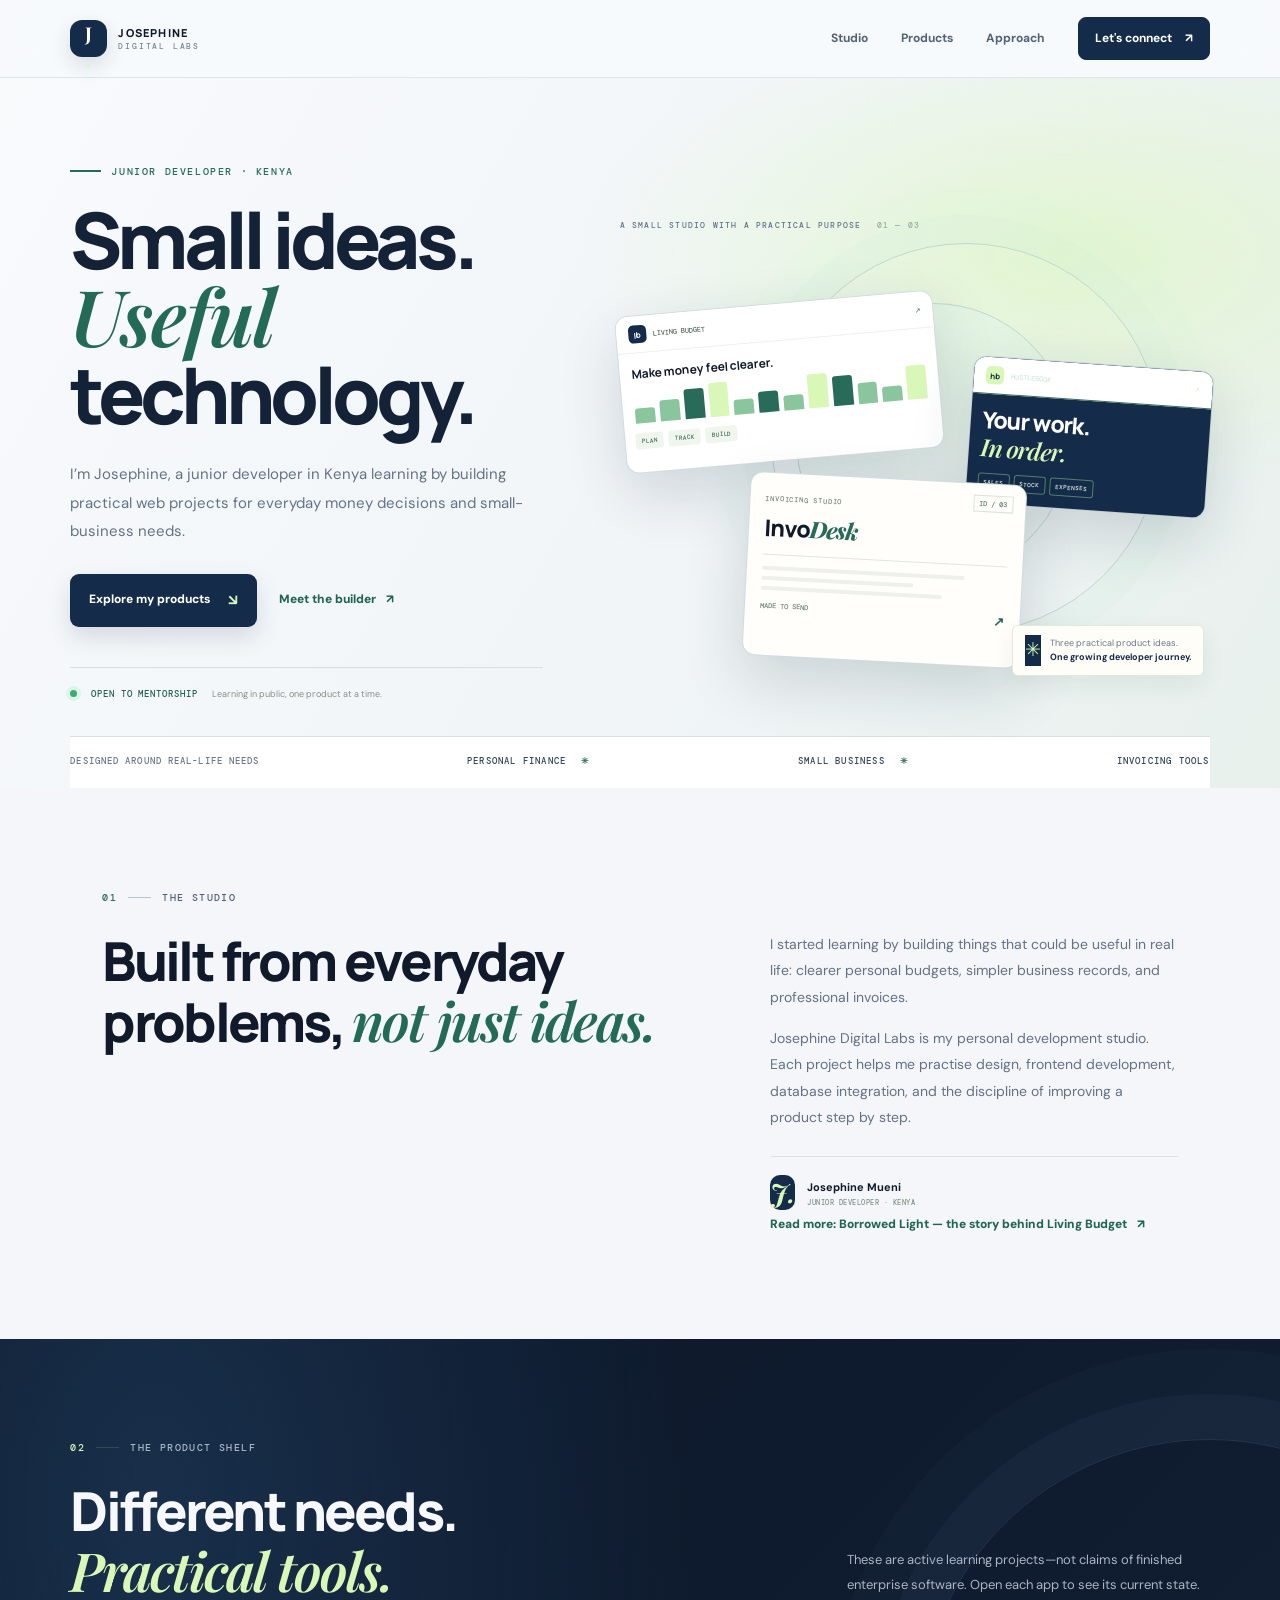
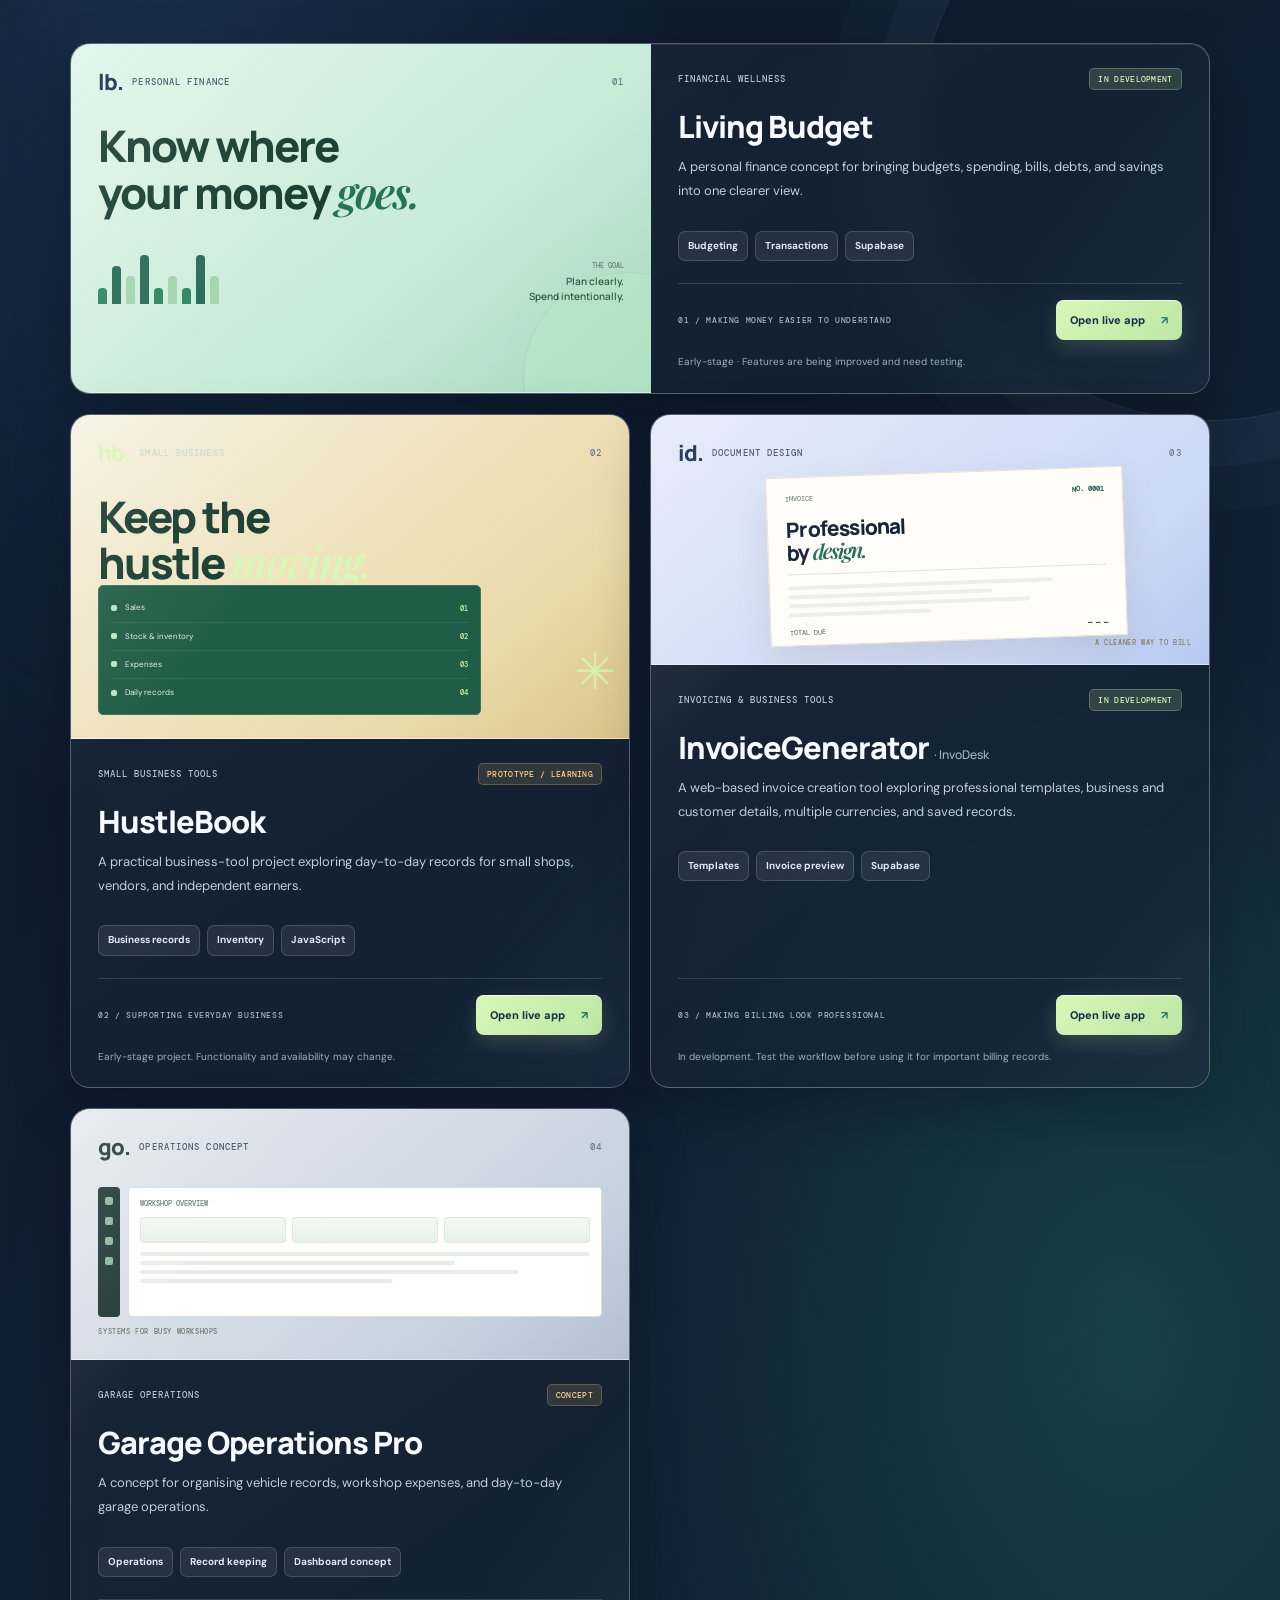
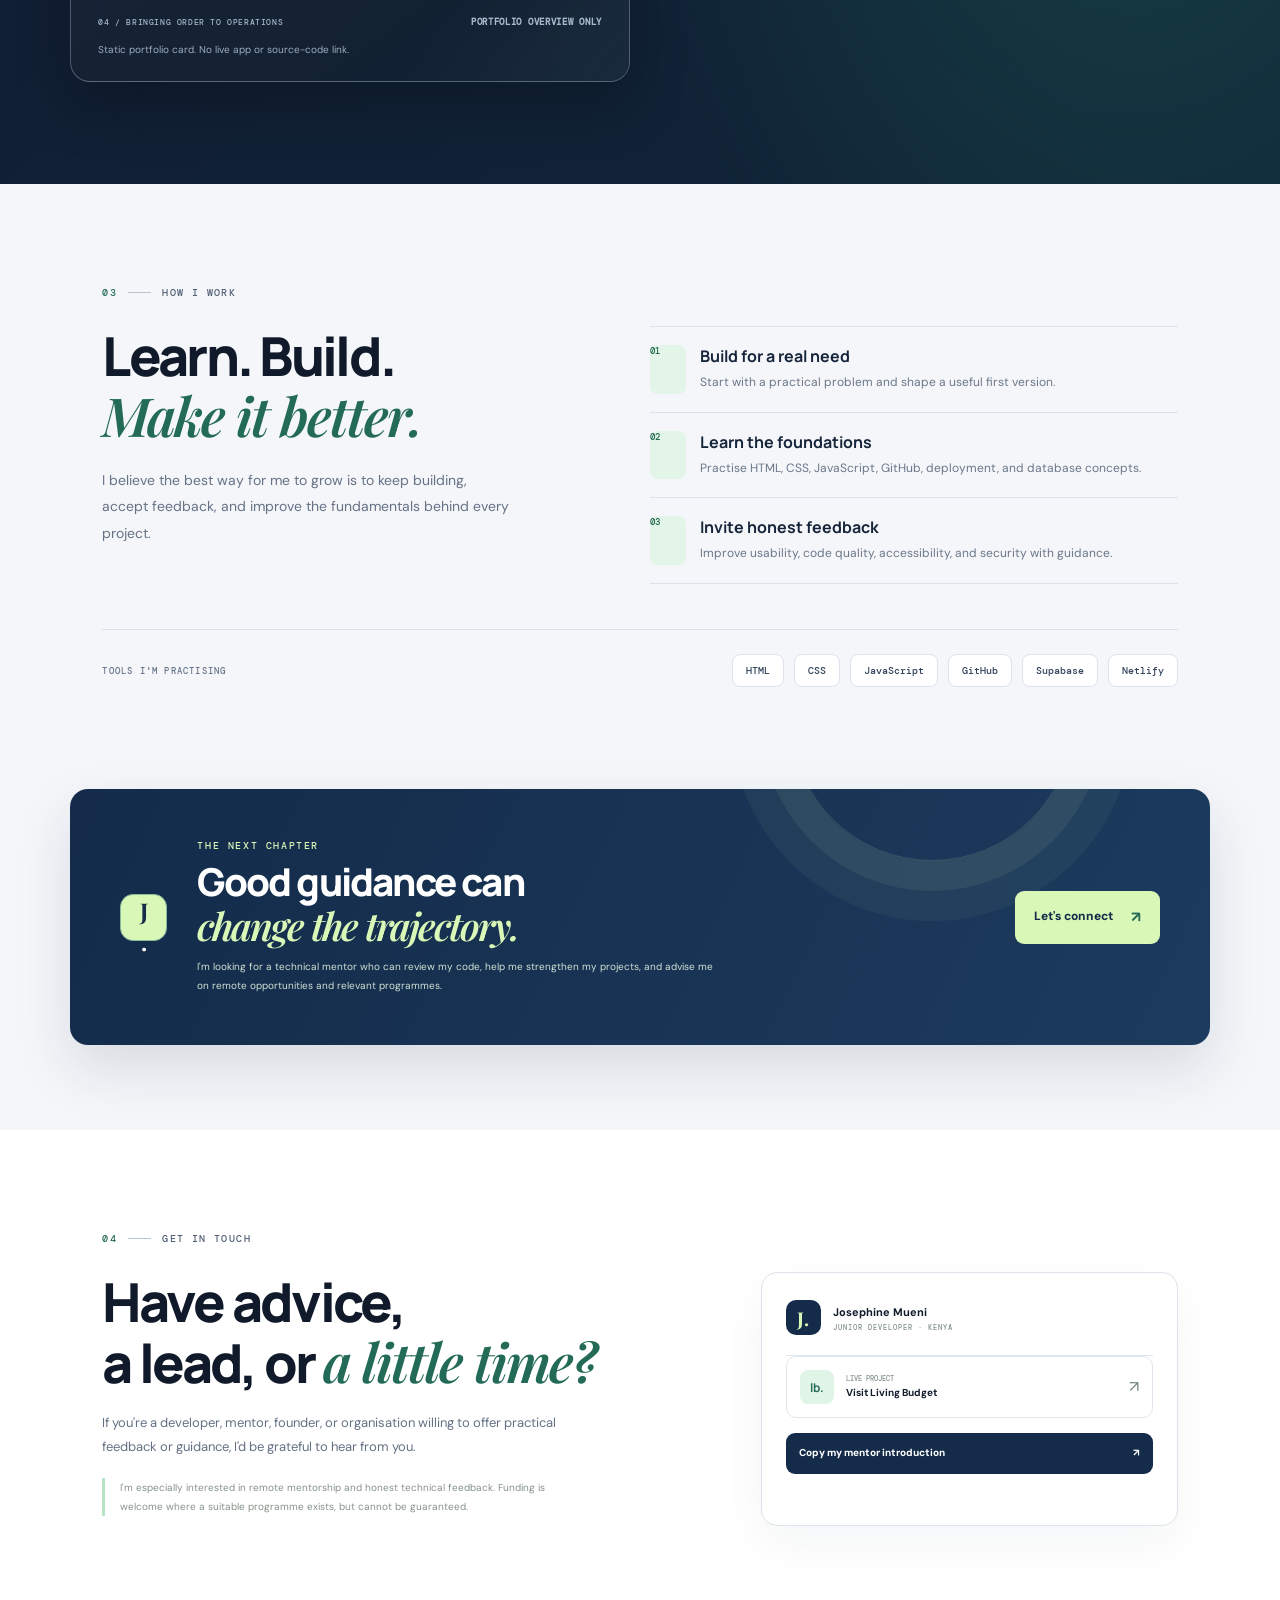
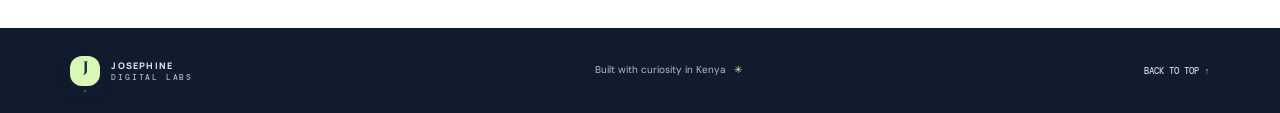
==== commit 142ab76c: "Refresh portfolio stylesheet for glassmorphism redesign" ====
--- a/index.html
+++ b/index.html
@@ -2,10 +2,10 @@
 <html lang="en">
 <head>
 <meta charset="utf-8"><meta name="viewport" content="width=device-width, initial-scale=1">
-<meta name="theme-color" content="#f8f7f1"><meta name="description" content="Josephine Digital Labs — practical web products for finance and small-business operations, built in Kenya.">
+<meta name="theme-color" content="#101b2d"><meta name="description" content="Josephine Digital Labs — practical web products for finance and small-business operations, built in Kenya.">
 <title>Josephine Digital Labs — Products with purpose</title>
 <meta property="og:title" content="Josephine Digital Labs — Products with purpose"><meta property="og:description" content="A junior developer in Kenya learning by building practical web projects for personal finance and small-business needs.">
-<meta name="robots" content="index,follow"><link rel="stylesheet" href="style.css?v=junior-developer-1">
+<meta name="robots" content="index,follow"><link rel="stylesheet" href="style.css?v=glassmorphism-20261027">
 </head>
 <body>
 <header class="site-header"><a class="brand" href="#home" aria-label="Josephine Digital Labs home"><span class="brand-mark">J<span>.</span></span><span class="brand-name">JOSEPHINE <b>DIGITAL LABS</b></span></a><button class="menu-toggle" id="menuToggle" aria-label="Toggle navigation" aria-expanded="false">☰</button><nav id="mainNav"><a href="#studio">Studio</a><a href="#projects">Products</a><a href="#approach">Approach</a><a class="nav-cta" href="#contact">Let's connect <span>↗</span></a></nav></header>
--- a/style.css
+++ b/style.css
@@ -73,3 +73,75 @@
 .studio-section,.approach-section{padding:57px 20px}.studio-grid h2,.products-heading h2,.approach-grid h2,.contact-grid h2{font-size:39px;letter-spacing:-2px}.products-section{padding:58px 15px}.products-heading{grid-template-columns:1fr;gap:12px;margin-bottom:25px}.products-heading>p{font-size:12px}
 .product-list{grid-template-columns:1fr;gap:15px}.product-feature,.product-feature:first-child{grid-column:auto;grid-template-columns:1fr;grid-template-rows:auto 1fr}.product-feature:first-child .product-art,.product-art{min-height:240px;padding:20px}.budget-art-title,.hustle-art-title{font-size:36px}.product-detail{padding:21px 20px}.product-detail h3{font-size:27px}.product-detail>p:not(.honesty-note){font-size:12px}.product-detail-bottom{align-items:flex-start}.build-note{font-size:7px}.product-link{font-size:11px}
 .mentor-section{padding:0 15px 58px}.mentor-inner{grid-template-columns:1fr;padding:24px 21px;gap:15px}.mentor-seal{width:45px;height:45px}.mentor-inner h2{font-size:31px}.mentor-button{grid-column:1}.contact-section{padding:58px 20px}.contact-grid{grid-template-columns:1fr;gap:25px}.contact-grid h2{font-size:39px}.contact-card{padding:17px}footer{padding:20px;gap:12px}footer p{order:3;width:100%;margin:0}}
+
+
+/* PREMIUM GLASSMORPHISM PROJECT CARDS */
+.products-section{
+  background:
+    radial-gradient(ellipse at 12% 8%,#24466b80,transparent 34%),
+    radial-gradient(ellipse at 88% 78%,#1d5c5480,transparent 32%),
+    linear-gradient(135deg,#0c1728,#111f34 58%,#102638);
+}
+.products-section:before{
+  border-color:#91b9d326;
+  box-shadow:0 0 0 45px #91b9d30a,0 0 0 90px #91b9d306;
+}
+.product-feature,
+.product-feature:first-child{
+  position:relative;
+  isolation:isolate;
+  background:linear-gradient(145deg,rgba(255,255,255,.14),rgba(255,255,255,.055));
+  border:1px solid rgba(220,238,255,.24);
+  border-radius:20px;
+  box-shadow:0 22px 55px rgba(0,0,0,.25),inset 0 1px 0 rgba(255,255,255,.28);
+  -webkit-backdrop-filter:blur(18px);
+  backdrop-filter:blur(18px);
+}
+.product-feature:after{
+  content:"";
+  position:absolute;
+  inset:0;
+  border-radius:inherit;
+  pointer-events:none;
+  z-index:3;
+  background:linear-gradient(130deg,rgba(255,255,255,.13),transparent 30%,transparent 75%,rgba(161,220,255,.06));
+}
+.product-feature:hover,
+.product-feature:first-child:hover{
+  border-color:rgba(217,247,183,.62);
+  box-shadow:0 30px 70px rgba(0,0,0,.34),0 0 0 1px rgba(217,247,183,.08),inset 0 1px 0 rgba(255,255,255,.35);
+}
+.product-art{border-bottom:1px solid rgba(255,255,255,.22)}
+.product-detail{
+  position:relative;
+  z-index:1;
+  background:rgba(12,25,43,.64);
+  color:#f3f7fc;
+}
+.product-overline{color:#b3c4d8}
+.product-detail h3{color:#f7faff}
+.product-detail h3 small{color:#a5b5c9}
+.product-detail>p:not(.honesty-note){color:#c0ccdc}
+.feature-tags span{
+  color:#e0eaf5;
+  background:rgba(255,255,255,.075);
+  border-color:rgba(220,238,255,.17);
+  -webkit-backdrop-filter:blur(10px);
+  backdrop-filter:blur(10px);
+}
+.product-status{background:rgba(217,247,183,.15);color:#d9f7b7;border:1px solid rgba(217,247,183,.25)}
+.product-status.status-early{background:rgba(255,208,120,.13);color:#ffd78e;border-color:rgba(255,208,120,.24)}
+.product-detail-bottom{border-color:rgba(220,238,255,.16)}
+.build-note,.private-label{color:#a8b8ca}
+.product-link{
+  background:linear-gradient(135deg,#d9f7b7,#bfe8a2);
+  color:#142b4a;
+  box-shadow:0 7px 20px rgba(217,247,183,.16),inset 0 1px 0 rgba(255,255,255,.75);
+}
+.product-link b{color:#236b57}
+.product-link:hover{background:#ecffd7;color:#10253e}
+.honesty-note{color:#9fadc0}
+@media(max-width:600px){
+  .product-feature,.product-feature:first-child{border-radius:17px}
+  .product-detail{padding:22px 19px}
+}
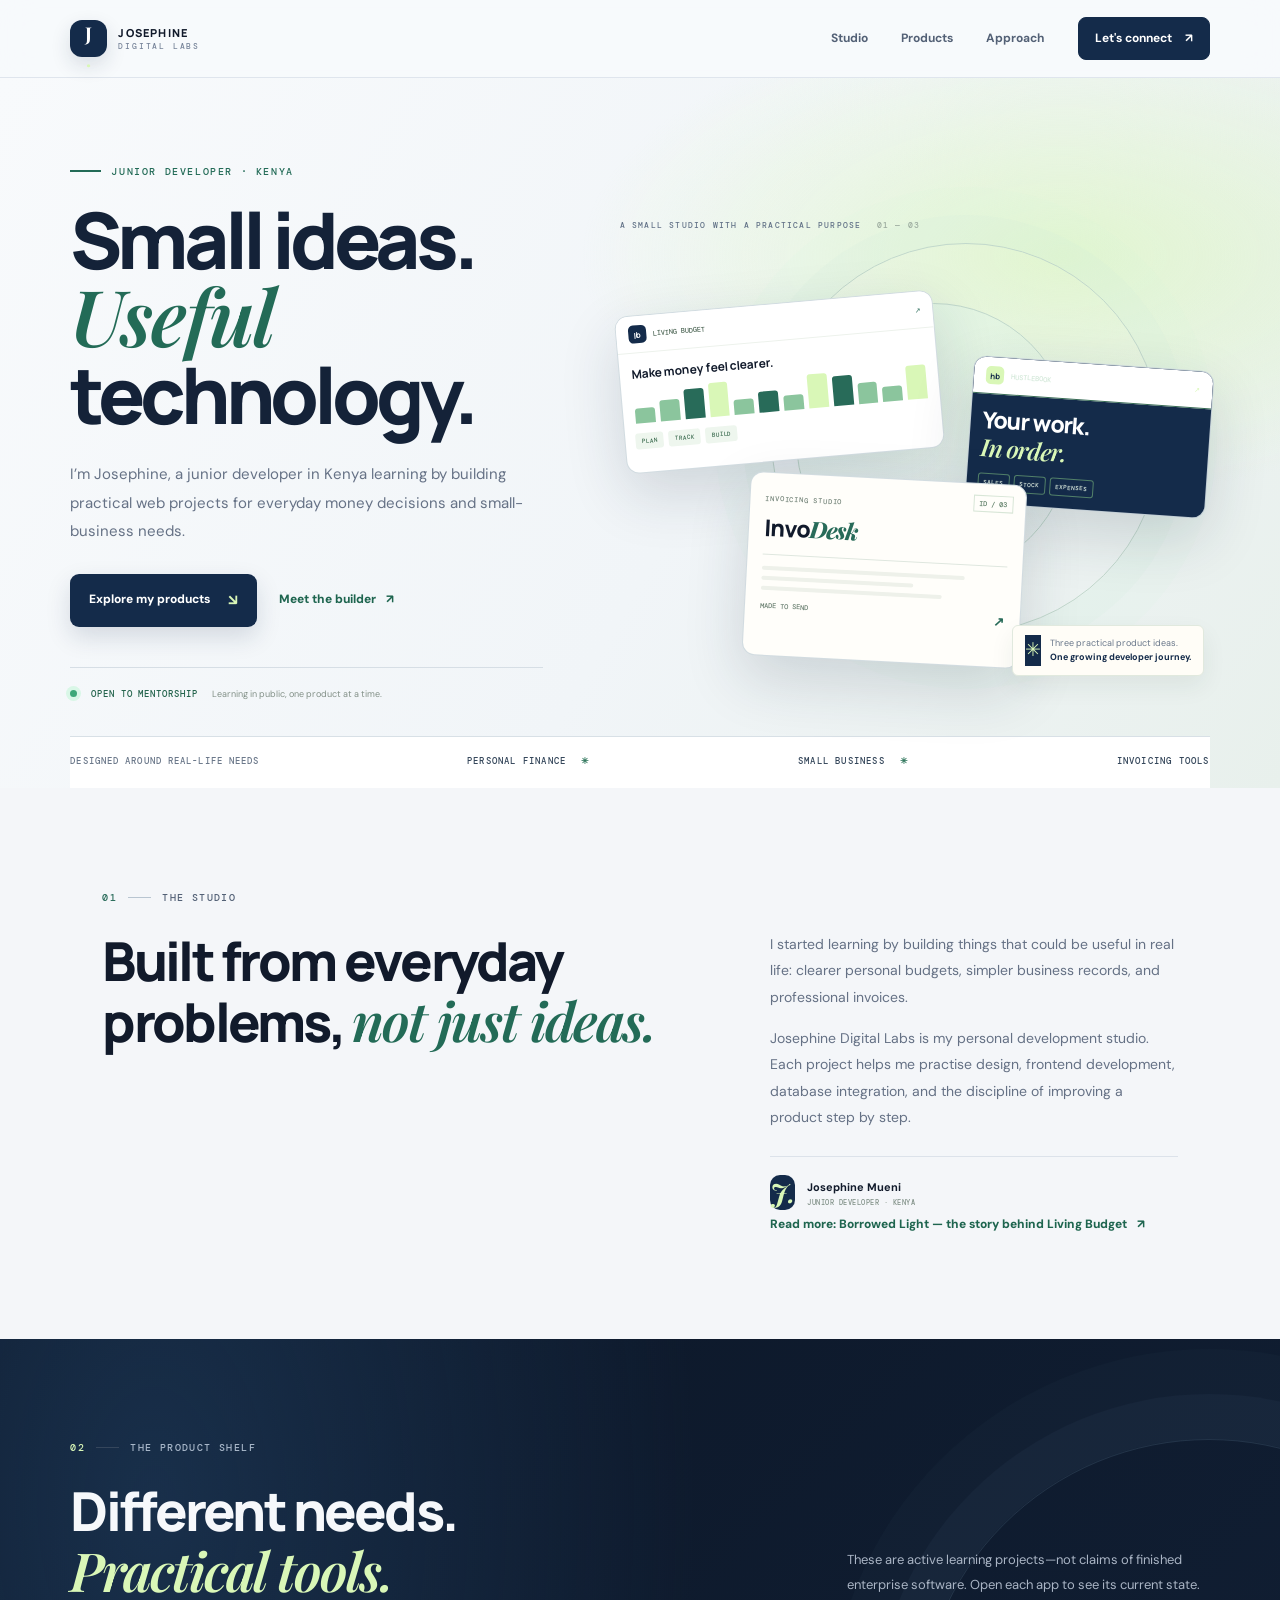
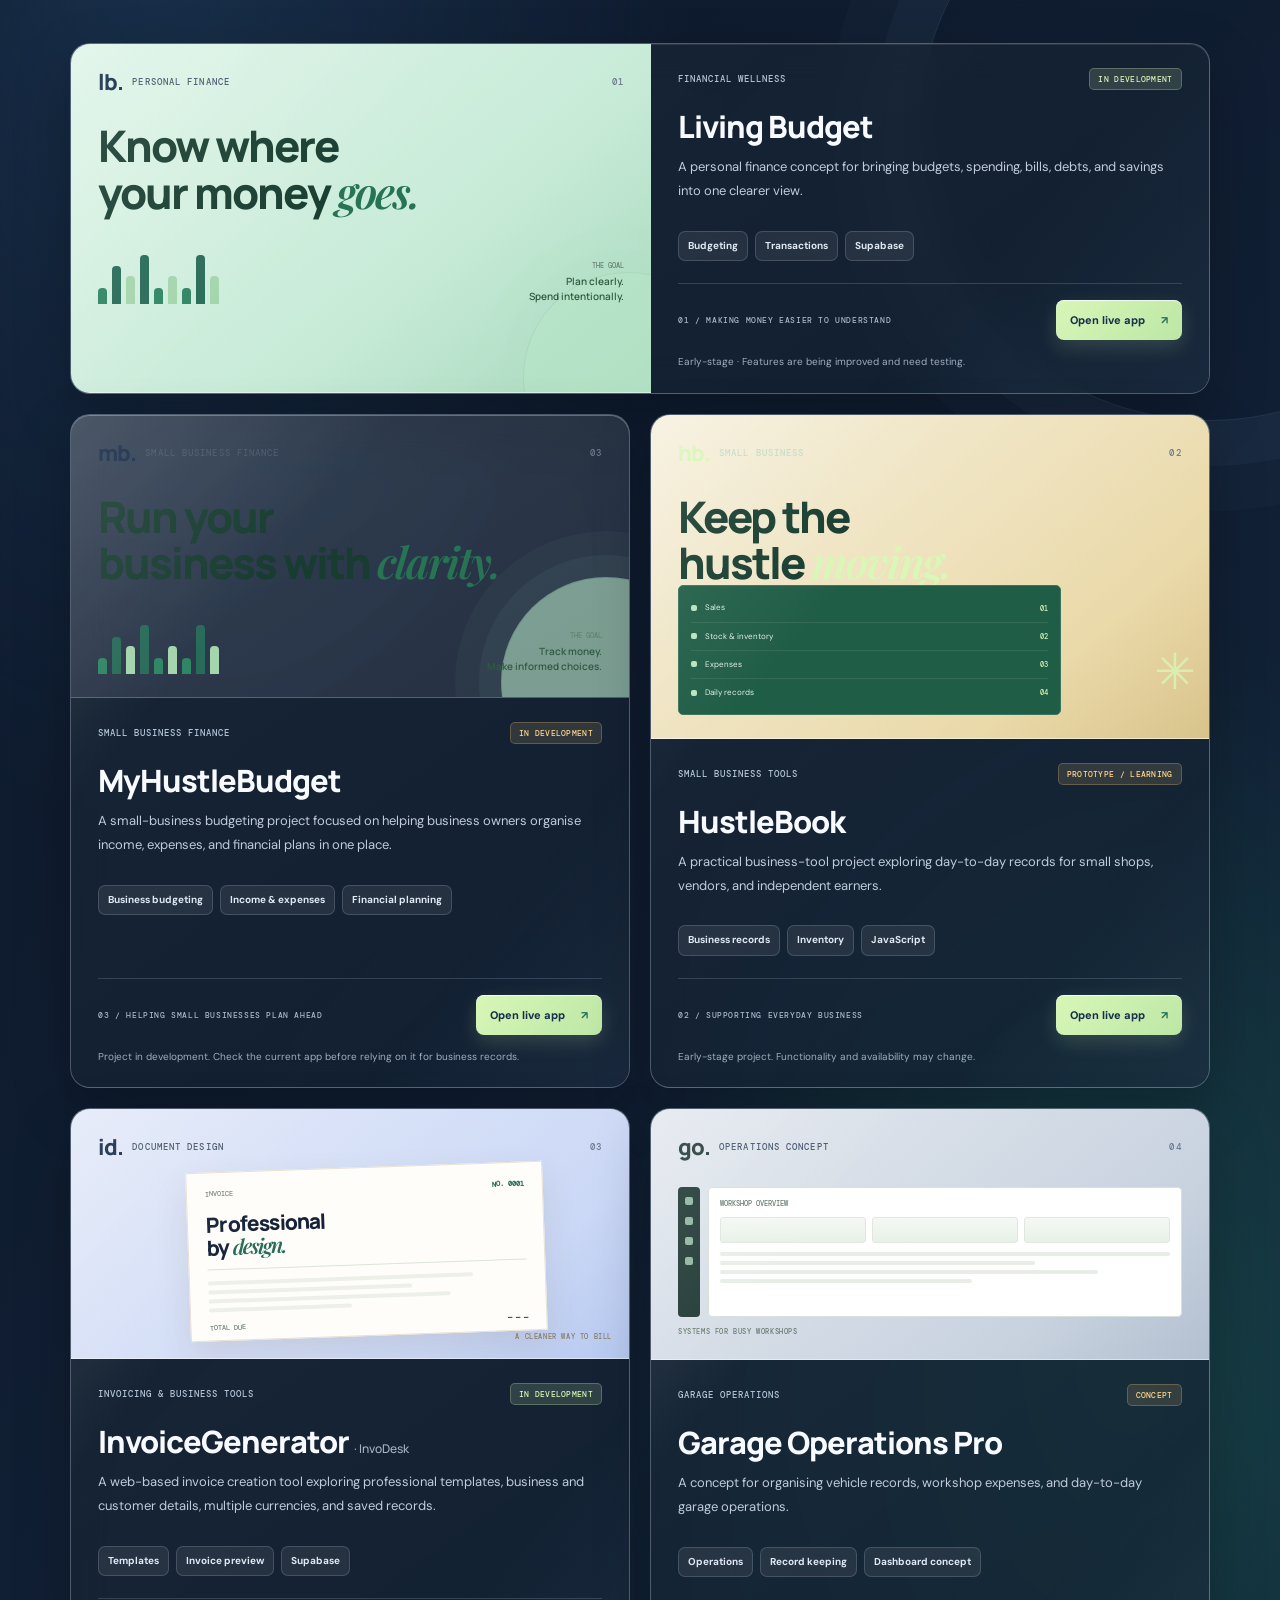
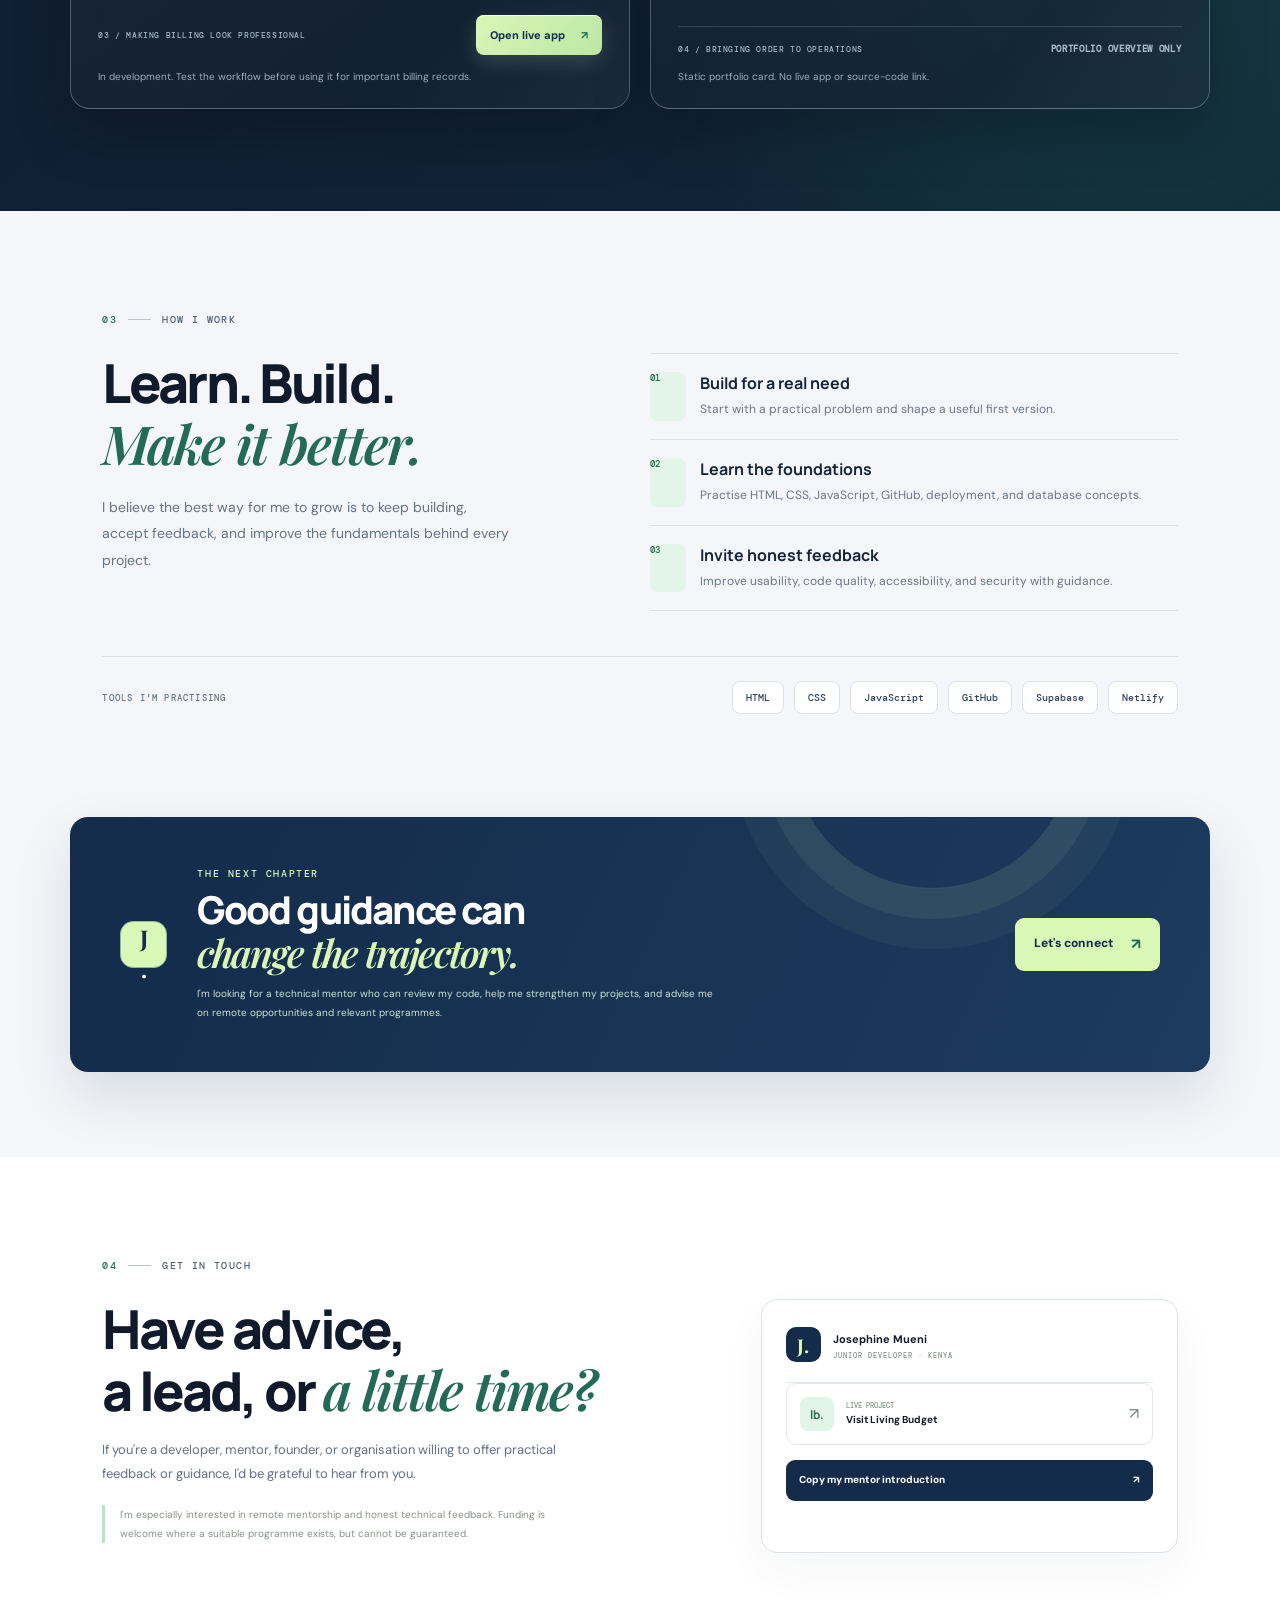
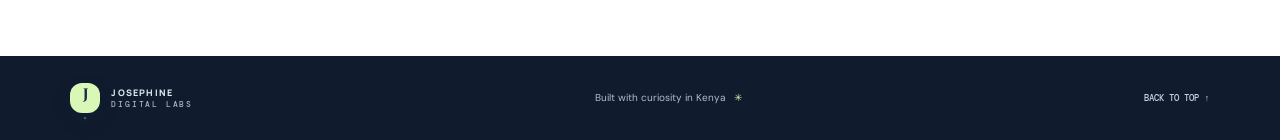
==== commit acd85b2a: "Add MyHustleBudget small-business finance project" ====
--- a/index.html
+++ b/index.html
@@ -22,6 +22,7 @@
 <section class="products-section" id="projects"><div class="products-heading"><div><div class="section-kicker light-kicker"><span>02</span><i></i> THE PRODUCT SHELF</div><h2>Different needs.<br><em>Practical tools.</em></h2></div><p>These are active learning projects—not claims of finished enterprise software. Open each app to see its current state.</p></div>
 <div class="product-list">
 <article class="product-feature budget-feature"><div class="product-art budget-art"><div class="art-top"><span class="art-brand">lb.</span><span>PERSONAL FINANCE</span><span class="art-number">01</span></div><div class="budget-art-title">Know where<br>your money <em>goes.</em></div><div class="budget-art-bottom"><div class="budget-chart"><i></i><i></i><i></i><i></i><i></i><i></i><i></i><i></i><i></i></div><div class="budget-note"><small>THE GOAL</small><b>Plan clearly.<br>Spend intentionally.</b></div></div><div class="art-circle"></div></div><div class="product-detail"><div class="product-overline"><span>FINANCIAL WELLNESS</span><span class="product-status">IN DEVELOPMENT</span></div><h3>Living Budget</h3><p>A personal finance concept for bringing budgets, spending, bills, debts, and savings into one clearer view.</p><div class="feature-tags"><span>Budgeting</span><span>Transactions</span><span>Supabase</span></div><div class="product-detail-bottom"><span class="build-note">01 / MAKING MONEY EASIER TO UNDERSTAND</span><a class="product-link" href="https://livingbudget.netlify.app/" target="_blank" rel="noreferrer">Open live app <b>↗</b></a></div><p class="honesty-note">Early-stage · Features are being improved and need testing.</p></div></article>
+<article class="product-feature myhustle-feature"><div class="product-art myhustle-art"><div class="art-top"><span class="art-brand">mb.</span><span>SMALL BUSINESS FINANCE</span><span class="art-number">03</span></div><div class="budget-art-title">Run your<br>business with <em>clarity.</em></div><div class="budget-art-bottom"><div class="budget-chart"><i></i><i></i><i></i><i></i><i></i><i></i><i></i><i></i><i></i></div><div class="budget-note"><small>THE GOAL</small><b>Track money.<br>Make informed choices.</b></div></div><div class="art-circle"></div></div><div class="product-detail"><div class="product-overline"><span>SMALL BUSINESS FINANCE</span><span class="product-status status-early">IN DEVELOPMENT</span></div><h3>MyHustleBudget</h3><p>A small-business budgeting project focused on helping business owners organise income, expenses, and financial plans in one place.</p><div class="feature-tags"><span>Business budgeting</span><span>Income & expenses</span><span>Financial planning</span></div><div class="product-detail-bottom"><span class="build-note">03 / HELPING SMALL BUSINESSES PLAN AHEAD</span><a class="product-link" href="https://myhustlebudget.netlify.app/" target="_blank" rel="noopener noreferrer">Open live app <b>↗</b></a></div><p class="honesty-note">Project in development. Check the current app before relying on it for business records.</p></div></article>
 <article class="product-feature hustle-feature"><div class="product-art hustle-art"><div class="art-top"><span class="art-brand">hb.</span><span>SMALL BUSINESS</span><span class="art-number">02</span></div><div class="hustle-art-title">Keep the<br>hustle <em>moving.</em></div><div class="hustle-board"><div class="board-row"><span class="board-dot"></span><span>Sales</span><b>01</b></div><div class="board-row"><span class="board-dot"></span><span>Stock & inventory</span><b>02</b></div><div class="board-row"><span class="board-dot"></span><span>Expenses</span><b>03</b></div><div class="board-row"><span class="board-dot"></span><span>Daily records</span><b>04</b></div></div><div class="hustle-sun">✳</div></div><div class="product-detail"><div class="product-overline"><span>SMALL BUSINESS TOOLS</span><span class="product-status status-early">PROTOTYPE / LEARNING</span></div><h3>HustleBook</h3><p>A practical business-tool project exploring day-to-day records for small shops, vendors, and independent earners.</p><div class="feature-tags"><span>Business records</span><span>Inventory</span><span>JavaScript</span></div><div class="product-detail-bottom"><span class="build-note">02 / SUPPORTING EVERYDAY BUSINESS</span><a class="product-link" href="https://josephine-junior-dev.github.io/HustleBook-Simple/" target="_blank" rel="noreferrer">Open live app <b>↗</b></a></div><p class="honesty-note">Early-stage project. Functionality and availability may change.</p></div></article>
 <article class="product-feature invoice-feature"><div class="product-art invoice-art"><div class="art-top"><span class="art-brand">id.</span><span>DOCUMENT DESIGN</span><span class="art-number">03</span></div><div class="invoice-paper"><div class="invoice-paper-head"><span>INVOICE</span><b>NO. 0001</b></div><div class="invoice-big">Professional<br>by <em>design.</em></div><div class="invoice-paper-rule"></div><div class="invoice-paper-lines"><i></i><i></i><i></i><i></i></div><div class="invoice-paper-total"><span>TOTAL DUE</span><b>— — —</b></div></div><div class="invoice-art-label">A CLEANER WAY TO BILL</div></div><div class="product-detail"><div class="product-overline"><span>INVOICING & BUSINESS TOOLS</span><span class="product-status">IN DEVELOPMENT</span></div><h3>InvoiceGenerator <small>· InvoDesk</small></h3><p>A web-based invoice creation tool exploring professional templates, business and customer details, multiple currencies, and saved records.</p><div class="feature-tags"><span>Templates</span><span>Invoice preview</span><span>Supabase</span></div><div class="product-detail-bottom"><span class="build-note">03 / MAKING BILLING LOOK PROFESSIONAL</span><a class="product-link" href="https://josephine-junior-dev.github.io/InvoDesk-Invoicing-Made-Simple/" target="_blank" rel="noreferrer">Open live app <b>↗</b></a></div><p class="honesty-note">In development. Test the workflow before using it for important billing records.</p></div></article>
 <article class="product-feature garage-feature"><div class="product-art garage-art"><div class="art-top"><span class="art-brand">go.</span><span>OPERATIONS CONCEPT</span><span class="art-number">04</span></div><div class="garage-layout"><div class="garage-rail"><i></i><i></i><i></i><i></i></div><div class="garage-panel"><div class="garage-panel-title">WORKSHOP OVERVIEW</div><div class="garage-metrics"><i></i><i></i><i></i></div><div class="garage-table"><i></i><i></i><i></i><i></i></div></div></div><div class="garage-art-caption">SYSTEMS FOR BUSY WORKSHOPS</div></div><div class="product-detail"><div class="product-overline"><span>GARAGE OPERATIONS</span><span class="product-status status-early">CONCEPT</span></div><h3>Garage Operations Pro</h3><p>A concept for organising vehicle records, workshop expenses, and day-to-day garage operations.</p><div class="feature-tags"><span>Operations</span><span>Record keeping</span><span>Dashboard concept</span></div><div class="product-detail-bottom"><span class="build-note">04 / BRINGING ORDER TO OPERATIONS</span><span class="private-label">PORTFOLIO OVERVIEW ONLY</span></div><p class="honesty-note">Static portfolio card. No live app or source-code link.</p></div></article>
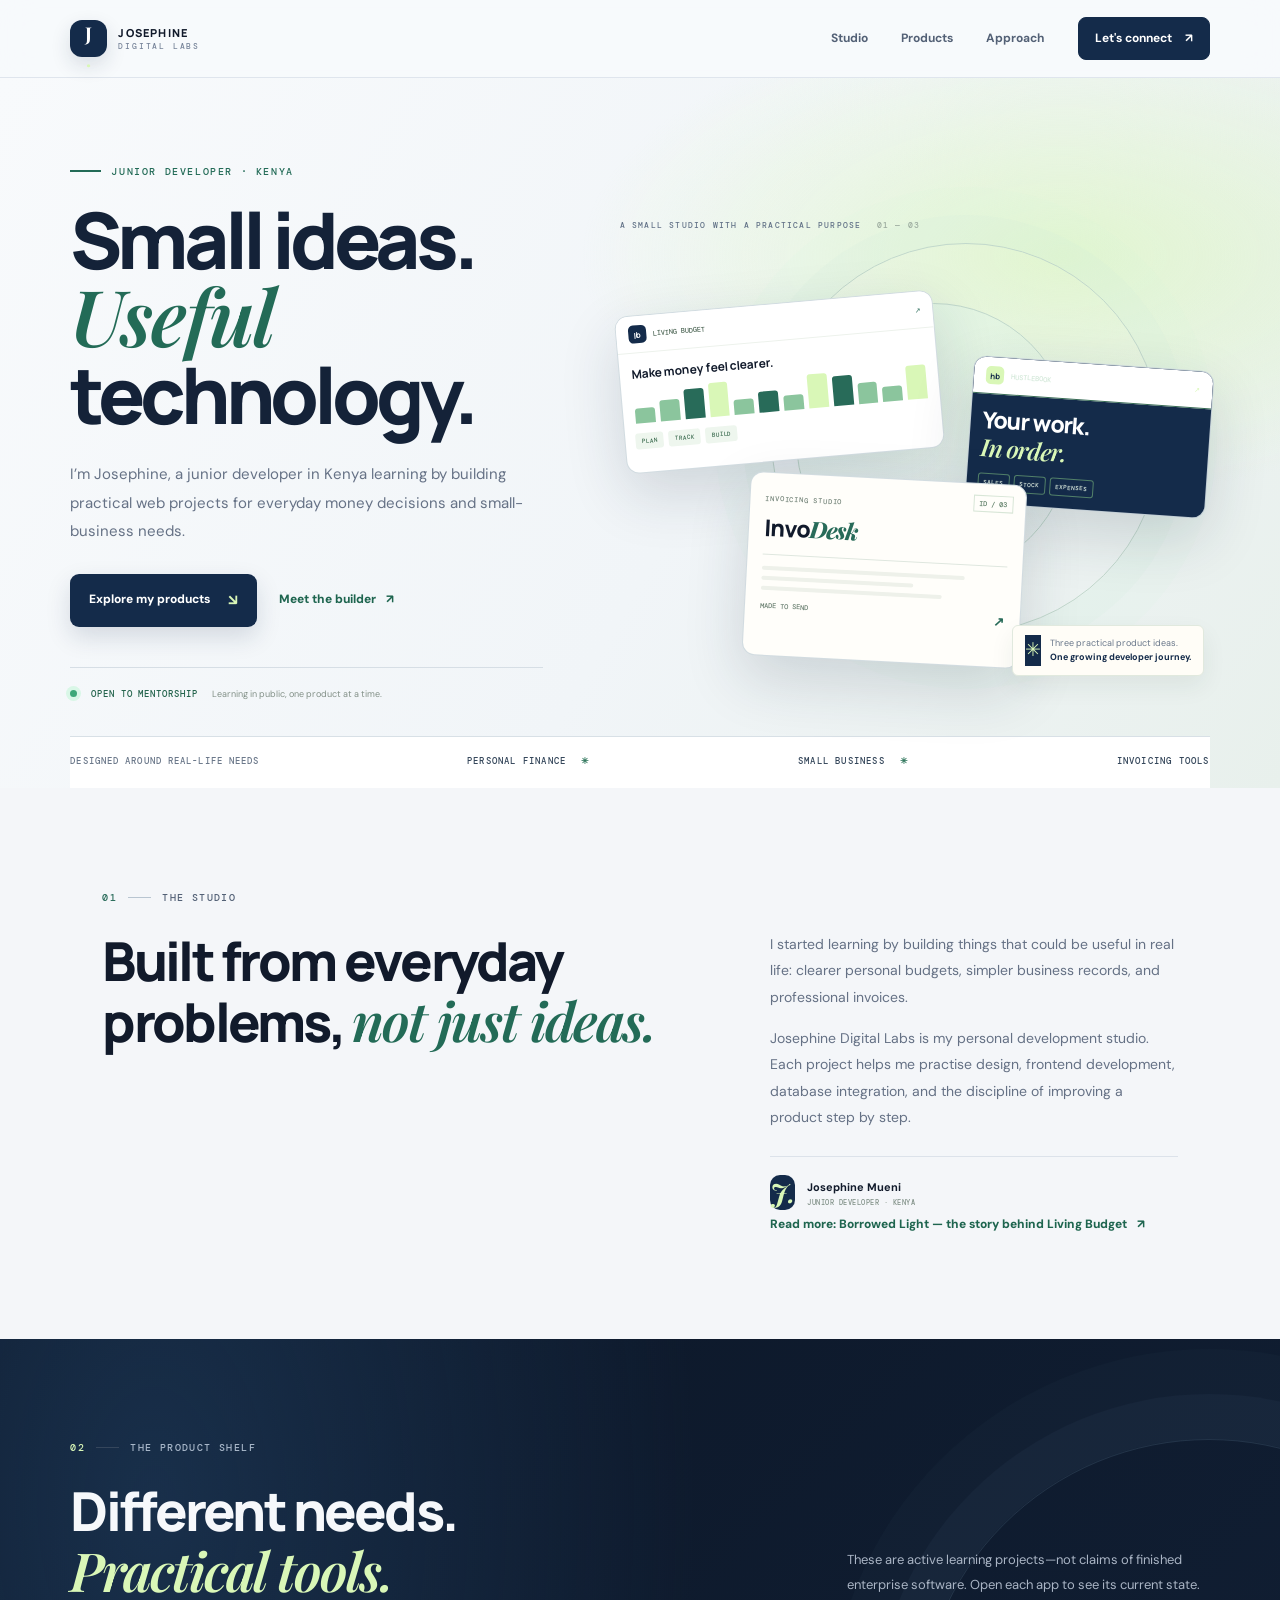
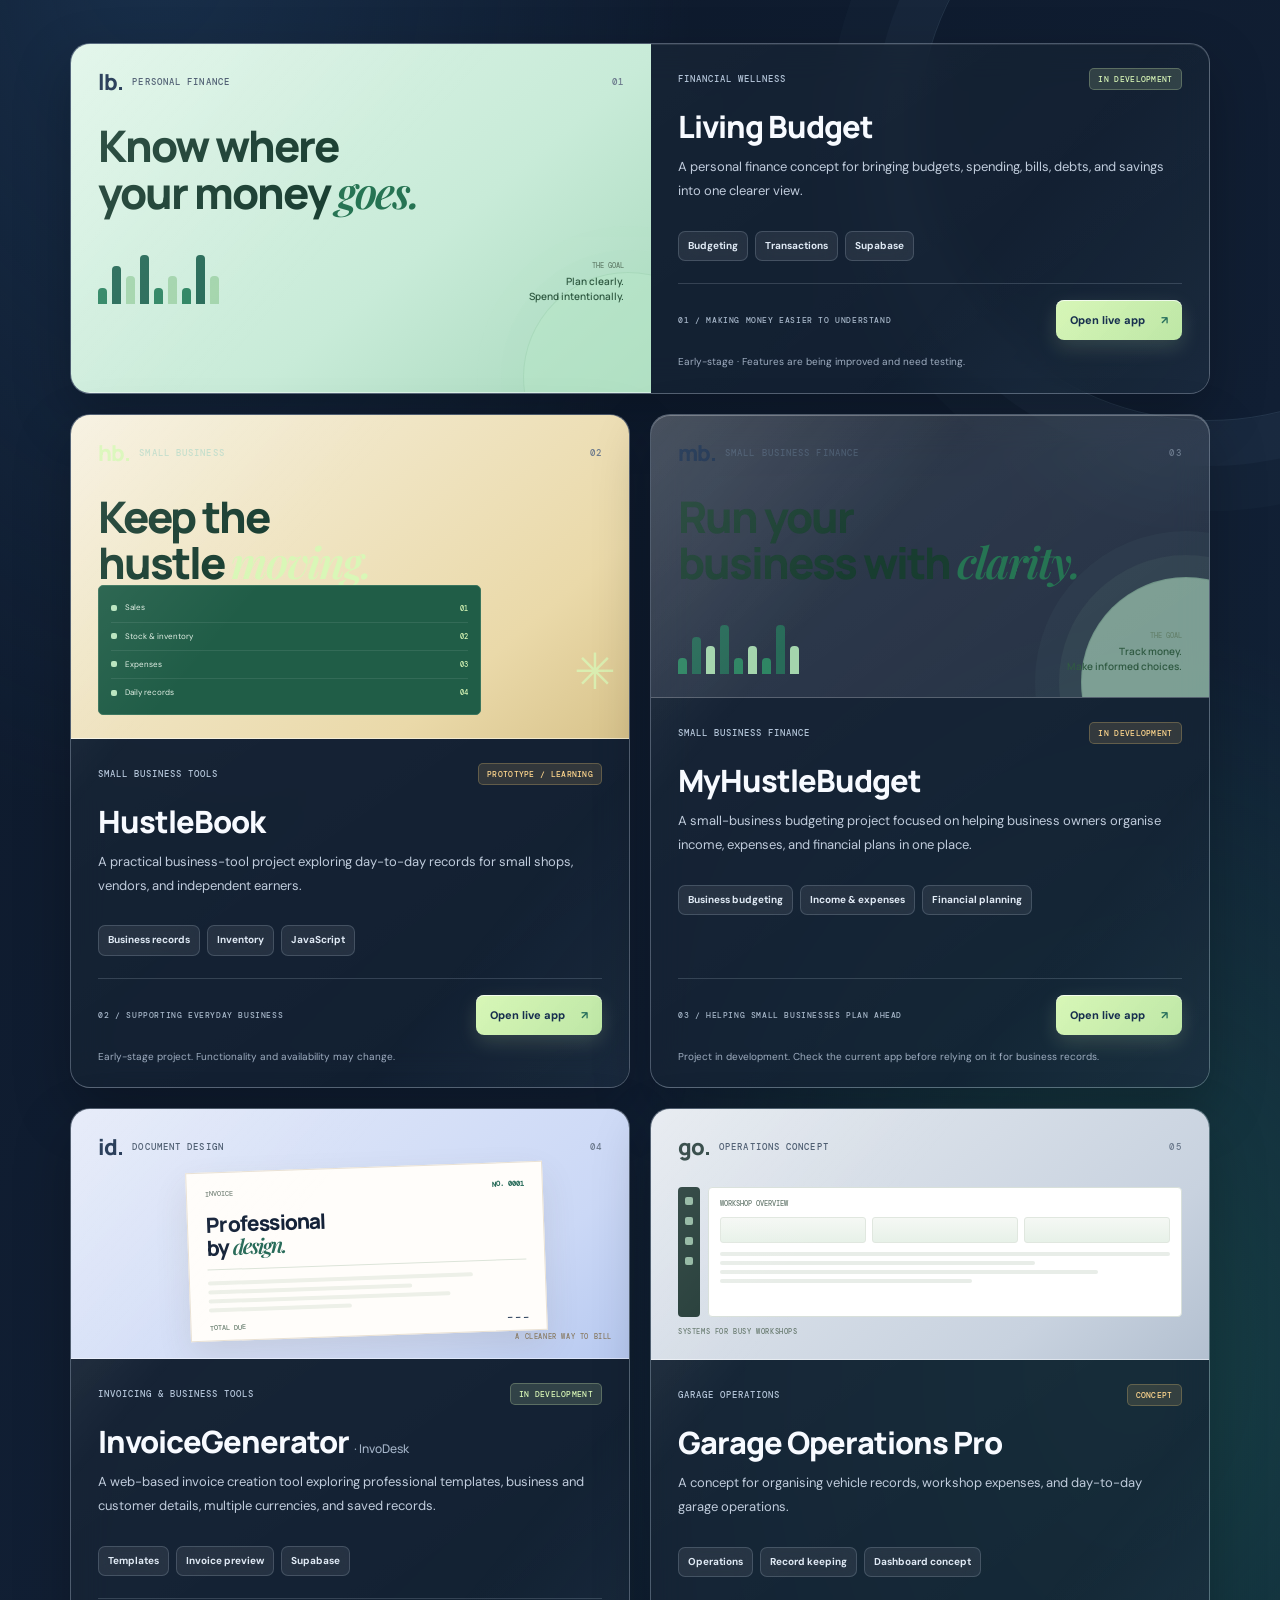
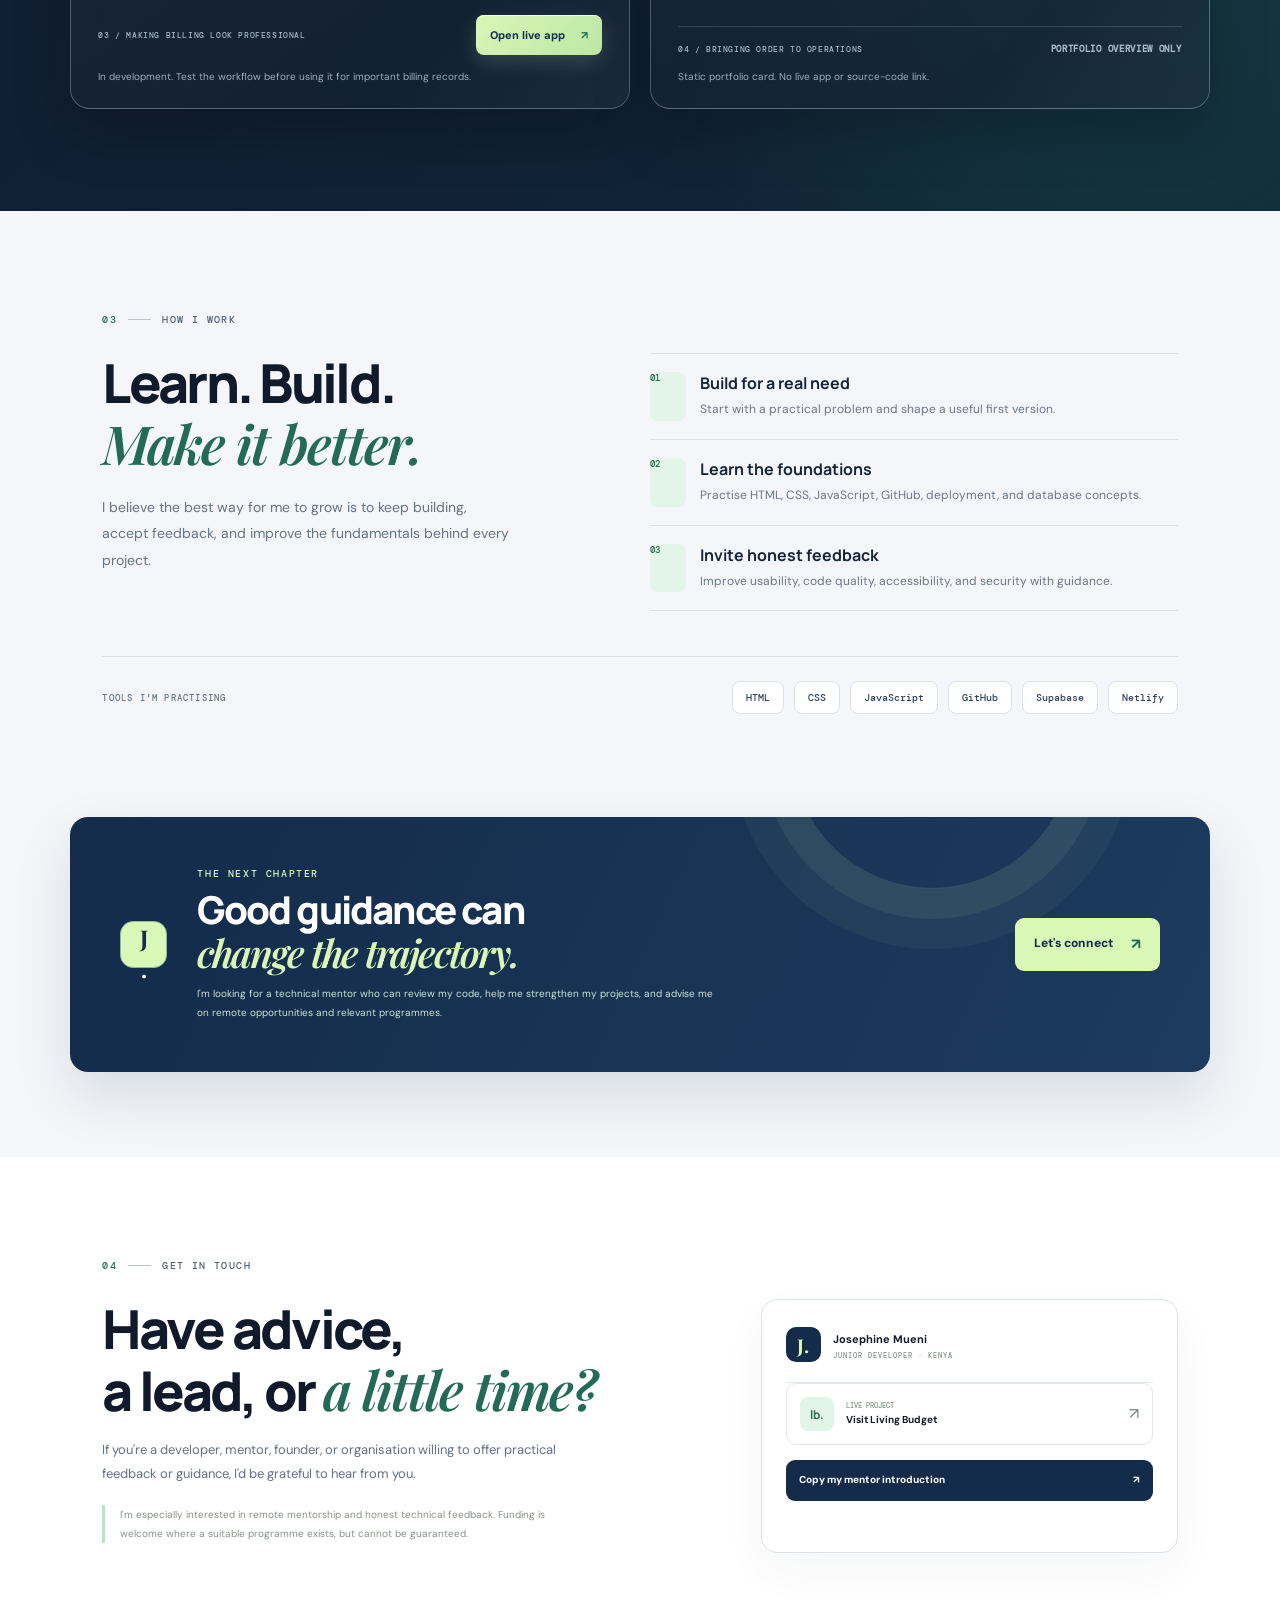
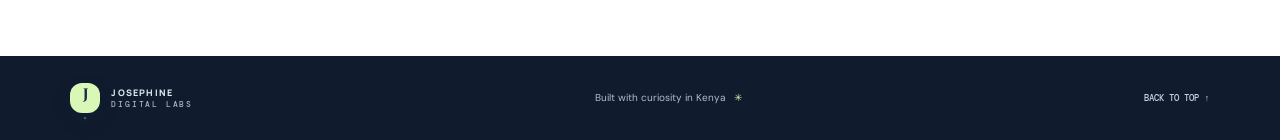
==== commit e5bea0ee: "Organize small-business projects and update project numbering" ====
--- a/index.html
+++ b/index.html
@@ -22,10 +22,11 @@
 <section class="products-section" id="projects"><div class="products-heading"><div><div class="section-kicker light-kicker"><span>02</span><i></i> THE PRODUCT SHELF</div><h2>Different needs.<br><em>Practical tools.</em></h2></div><p>These are active learning projects—not claims of finished enterprise software. Open each app to see its current state.</p></div>
 <div class="product-list">
 <article class="product-feature budget-feature"><div class="product-art budget-art"><div class="art-top"><span class="art-brand">lb.</span><span>PERSONAL FINANCE</span><span class="art-number">01</span></div><div class="budget-art-title">Know where<br>your money <em>goes.</em></div><div class="budget-art-bottom"><div class="budget-chart"><i></i><i></i><i></i><i></i><i></i><i></i><i></i><i></i><i></i></div><div class="budget-note"><small>THE GOAL</small><b>Plan clearly.<br>Spend intentionally.</b></div></div><div class="art-circle"></div></div><div class="product-detail"><div class="product-overline"><span>FINANCIAL WELLNESS</span><span class="product-status">IN DEVELOPMENT</span></div><h3>Living Budget</h3><p>A personal finance concept for bringing budgets, spending, bills, debts, and savings into one clearer view.</p><div class="feature-tags"><span>Budgeting</span><span>Transactions</span><span>Supabase</span></div><div class="product-detail-bottom"><span class="build-note">01 / MAKING MONEY EASIER TO UNDERSTAND</span><a class="product-link" href="https://livingbudget.netlify.app/" target="_blank" rel="noreferrer">Open live app <b>↗</b></a></div><p class="honesty-note">Early-stage · Features are being improved and need testing.</p></div></article>
+
+<article class="product-feature hustle-feature"><div class="product-art hustle-art"><div class="art-top"><span class="art-brand">hb.</span><span>SMALL BUSINESS</span><span class="art-number">02</span></div><div class="hustle-art-title">Keep the<br>hustle <em>moving.</em></div><div class="hustle-board"><div class="board-row"><span class="board-dot"></span><span>Sales</span><b>01</b></div><div class="board-row"><span class="board-dot"></span><span>Stock & inventory</span><b>02</b></div><div class="board-row"><span class="board-dot"></span><span>Expenses</span><b>03</b></div><div class="board-row"><span class="board-dot"></span><span>Daily records</span><b>04</b></div></div><div class="hustle-sun">✳</div></div><div class="product-detail"><div class="product-overline"><span>SMALL BUSINESS TOOLS</span><span class="product-status status-early">PROTOTYPE / LEARNING</span></div><h3>HustleBook</h3><p>A practical business-tool project exploring day-to-day records for small shops, vendors, and independent earners.</p><div class="feature-tags"><span>Business records</span><span>Inventory</span><span>JavaScript</span></div><div class="product-detail-bottom"><span class="build-note">02 / SUPPORTING EVERYDAY BUSINESS</span><a class="product-link" href="https://josephine-junior-dev.github.io/HustleBook-Simple/" target="_blank" rel="noreferrer">Open live app <b>↗</b></a></div><p class="honesty-note">Early-stage project. Functionality and availability may change.</p></div></article>
 <article class="product-feature myhustle-feature"><div class="product-art myhustle-art"><div class="art-top"><span class="art-brand">mb.</span><span>SMALL BUSINESS FINANCE</span><span class="art-number">03</span></div><div class="budget-art-title">Run your<br>business with <em>clarity.</em></div><div class="budget-art-bottom"><div class="budget-chart"><i></i><i></i><i></i><i></i><i></i><i></i><i></i><i></i><i></i></div><div class="budget-note"><small>THE GOAL</small><b>Track money.<br>Make informed choices.</b></div></div><div class="art-circle"></div></div><div class="product-detail"><div class="product-overline"><span>SMALL BUSINESS FINANCE</span><span class="product-status status-early">IN DEVELOPMENT</span></div><h3>MyHustleBudget</h3><p>A small-business budgeting project focused on helping business owners organise income, expenses, and financial plans in one place.</p><div class="feature-tags"><span>Business budgeting</span><span>Income & expenses</span><span>Financial planning</span></div><div class="product-detail-bottom"><span class="build-note">03 / HELPING SMALL BUSINESSES PLAN AHEAD</span><a class="product-link" href="https://myhustlebudget.netlify.app/" target="_blank" rel="noopener noreferrer">Open live app <b>↗</b></a></div><p class="honesty-note">Project in development. Check the current app before relying on it for business records.</p></div></article>
-<article class="product-feature hustle-feature"><div class="product-art hustle-art"><div class="art-top"><span class="art-brand">hb.</span><span>SMALL BUSINESS</span><span class="art-number">02</span></div><div class="hustle-art-title">Keep the<br>hustle <em>moving.</em></div><div class="hustle-board"><div class="board-row"><span class="board-dot"></span><span>Sales</span><b>01</b></div><div class="board-row"><span class="board-dot"></span><span>Stock & inventory</span><b>02</b></div><div class="board-row"><span class="board-dot"></span><span>Expenses</span><b>03</b></div><div class="board-row"><span class="board-dot"></span><span>Daily records</span><b>04</b></div></div><div class="hustle-sun">✳</div></div><div class="product-detail"><div class="product-overline"><span>SMALL BUSINESS TOOLS</span><span class="product-status status-early">PROTOTYPE / LEARNING</span></div><h3>HustleBook</h3><p>A practical business-tool project exploring day-to-day records for small shops, vendors, and independent earners.</p><div class="feature-tags"><span>Business records</span><span>Inventory</span><span>JavaScript</span></div><div class="product-detail-bottom"><span class="build-note">02 / SUPPORTING EVERYDAY BUSINESS</span><a class="product-link" href="https://josephine-junior-dev.github.io/HustleBook-Simple/" target="_blank" rel="noreferrer">Open live app <b>↗</b></a></div><p class="honesty-note">Early-stage project. Functionality and availability may change.</p></div></article>
-<article class="product-feature invoice-feature"><div class="product-art invoice-art"><div class="art-top"><span class="art-brand">id.</span><span>DOCUMENT DESIGN</span><span class="art-number">03</span></div><div class="invoice-paper"><div class="invoice-paper-head"><span>INVOICE</span><b>NO. 0001</b></div><div class="invoice-big">Professional<br>by <em>design.</em></div><div class="invoice-paper-rule"></div><div class="invoice-paper-lines"><i></i><i></i><i></i><i></i></div><div class="invoice-paper-total"><span>TOTAL DUE</span><b>— — —</b></div></div><div class="invoice-art-label">A CLEANER WAY TO BILL</div></div><div class="product-detail"><div class="product-overline"><span>INVOICING & BUSINESS TOOLS</span><span class="product-status">IN DEVELOPMENT</span></div><h3>InvoiceGenerator <small>· InvoDesk</small></h3><p>A web-based invoice creation tool exploring professional templates, business and customer details, multiple currencies, and saved records.</p><div class="feature-tags"><span>Templates</span><span>Invoice preview</span><span>Supabase</span></div><div class="product-detail-bottom"><span class="build-note">03 / MAKING BILLING LOOK PROFESSIONAL</span><a class="product-link" href="https://josephine-junior-dev.github.io/InvoDesk-Invoicing-Made-Simple/" target="_blank" rel="noreferrer">Open live app <b>↗</b></a></div><p class="honesty-note">In development. Test the workflow before using it for important billing records.</p></div></article>
-<article class="product-feature garage-feature"><div class="product-art garage-art"><div class="art-top"><span class="art-brand">go.</span><span>OPERATIONS CONCEPT</span><span class="art-number">04</span></div><div class="garage-layout"><div class="garage-rail"><i></i><i></i><i></i><i></i></div><div class="garage-panel"><div class="garage-panel-title">WORKSHOP OVERVIEW</div><div class="garage-metrics"><i></i><i></i><i></i></div><div class="garage-table"><i></i><i></i><i></i><i></i></div></div></div><div class="garage-art-caption">SYSTEMS FOR BUSY WORKSHOPS</div></div><div class="product-detail"><div class="product-overline"><span>GARAGE OPERATIONS</span><span class="product-status status-early">CONCEPT</span></div><h3>Garage Operations Pro</h3><p>A concept for organising vehicle records, workshop expenses, and day-to-day garage operations.</p><div class="feature-tags"><span>Operations</span><span>Record keeping</span><span>Dashboard concept</span></div><div class="product-detail-bottom"><span class="build-note">04 / BRINGING ORDER TO OPERATIONS</span><span class="private-label">PORTFOLIO OVERVIEW ONLY</span></div><p class="honesty-note">Static portfolio card. No live app or source-code link.</p></div></article>
+<article class="product-feature invoice-feature"><div class="product-art invoice-art"><div class="art-top"><span class="art-brand">id.</span><span>DOCUMENT DESIGN</span><span class="art-number">04</span></div><div class="invoice-paper"><div class="invoice-paper-head"><span>INVOICE</span><b>NO. 0001</b></div><div class="invoice-big">Professional<br>by <em>design.</em></div><div class="invoice-paper-rule"></div><div class="invoice-paper-lines"><i></i><i></i><i></i><i></i></div><div class="invoice-paper-total"><span>TOTAL DUE</span><b>— — —</b></div></div><div class="invoice-art-label">A CLEANER WAY TO BILL</div></div><div class="product-detail"><div class="product-overline"><span>INVOICING & BUSINESS TOOLS</span><span class="product-status">IN DEVELOPMENT</span></div><h3>InvoiceGenerator <small>· InvoDesk</small></h3><p>A web-based invoice creation tool exploring professional templates, business and customer details, multiple currencies, and saved records.</p><div class="feature-tags"><span>Templates</span><span>Invoice preview</span><span>Supabase</span></div><div class="product-detail-bottom"><span class="build-note">03 / MAKING BILLING LOOK PROFESSIONAL</span><a class="product-link" href="https://josephine-junior-dev.github.io/InvoDesk-Invoicing-Made-Simple/" target="_blank" rel="noreferrer">Open live app <b>↗</b></a></div><p class="honesty-note">In development. Test the workflow before using it for important billing records.</p></div></article>
+<article class="product-feature garage-feature"><div class="product-art garage-art"><div class="art-top"><span class="art-brand">go.</span><span>OPERATIONS CONCEPT</span><span class="art-number">05</span></div><div class="garage-layout"><div class="garage-rail"><i></i><i></i><i></i><i></i></div><div class="garage-panel"><div class="garage-panel-title">WORKSHOP OVERVIEW</div><div class="garage-metrics"><i></i><i></i><i></i></div><div class="garage-table"><i></i><i></i><i></i><i></i></div></div></div><div class="garage-art-caption">SYSTEMS FOR BUSY WORKSHOPS</div></div><div class="product-detail"><div class="product-overline"><span>GARAGE OPERATIONS</span><span class="product-status status-early">CONCEPT</span></div><h3>Garage Operations Pro</h3><p>A concept for organising vehicle records, workshop expenses, and day-to-day garage operations.</p><div class="feature-tags"><span>Operations</span><span>Record keeping</span><span>Dashboard concept</span></div><div class="product-detail-bottom"><span class="build-note">04 / BRINGING ORDER TO OPERATIONS</span><span class="private-label">PORTFOLIO OVERVIEW ONLY</span></div><p class="honesty-note">Static portfolio card. No live app or source-code link.</p></div></article>
 </div></section>
 <section class="approach-section" id="approach"><div class="section-kicker"><span>03</span><i></i> HOW I WORK</div><div class="approach-grid"><div><h2>Learn. Build.<br><em>Make it better.</em></h2><p class="approach-intro">I believe the best way for me to grow is to keep building, accept feedback, and improve the fundamentals behind every project.</p></div><div class="approach-steps"><article><span>01</span><div><h3>Build for a real need</h3><p>Start with a practical problem and shape a useful first version.</p></div></article><article><span>02</span><div><h3>Learn the foundations</h3><p>Practise HTML, CSS, JavaScript, GitHub, deployment, and database concepts.</p></div></article><article><span>03</span><div><h3>Invite honest feedback</h3><p>Improve usability, code quality, accessibility, and security with guidance.</p></div></article></div></div><div class="toolbelt"><span>TOOLS I'M PRACTISING</span><b>HTML</b><b>CSS</b><b>JavaScript</b><b>GitHub</b><b>Supabase</b><b>Netlify</b></div></section>
 <section class="mentor-section"><div class="mentor-inner"><div class="mentor-seal">J<span>.</span></div><div><p class="eyebrow">THE NEXT CHAPTER</p><h2>Good guidance can<br><em>change the trajectory.</em></h2><p>I'm looking for a technical mentor who can review my code, help me strengthen my projects, and advise me on remote opportunities and relevant programmes.</p></div><a class="button mentor-button" href="#contact">Let's connect <span>↗</span></a></div></section>
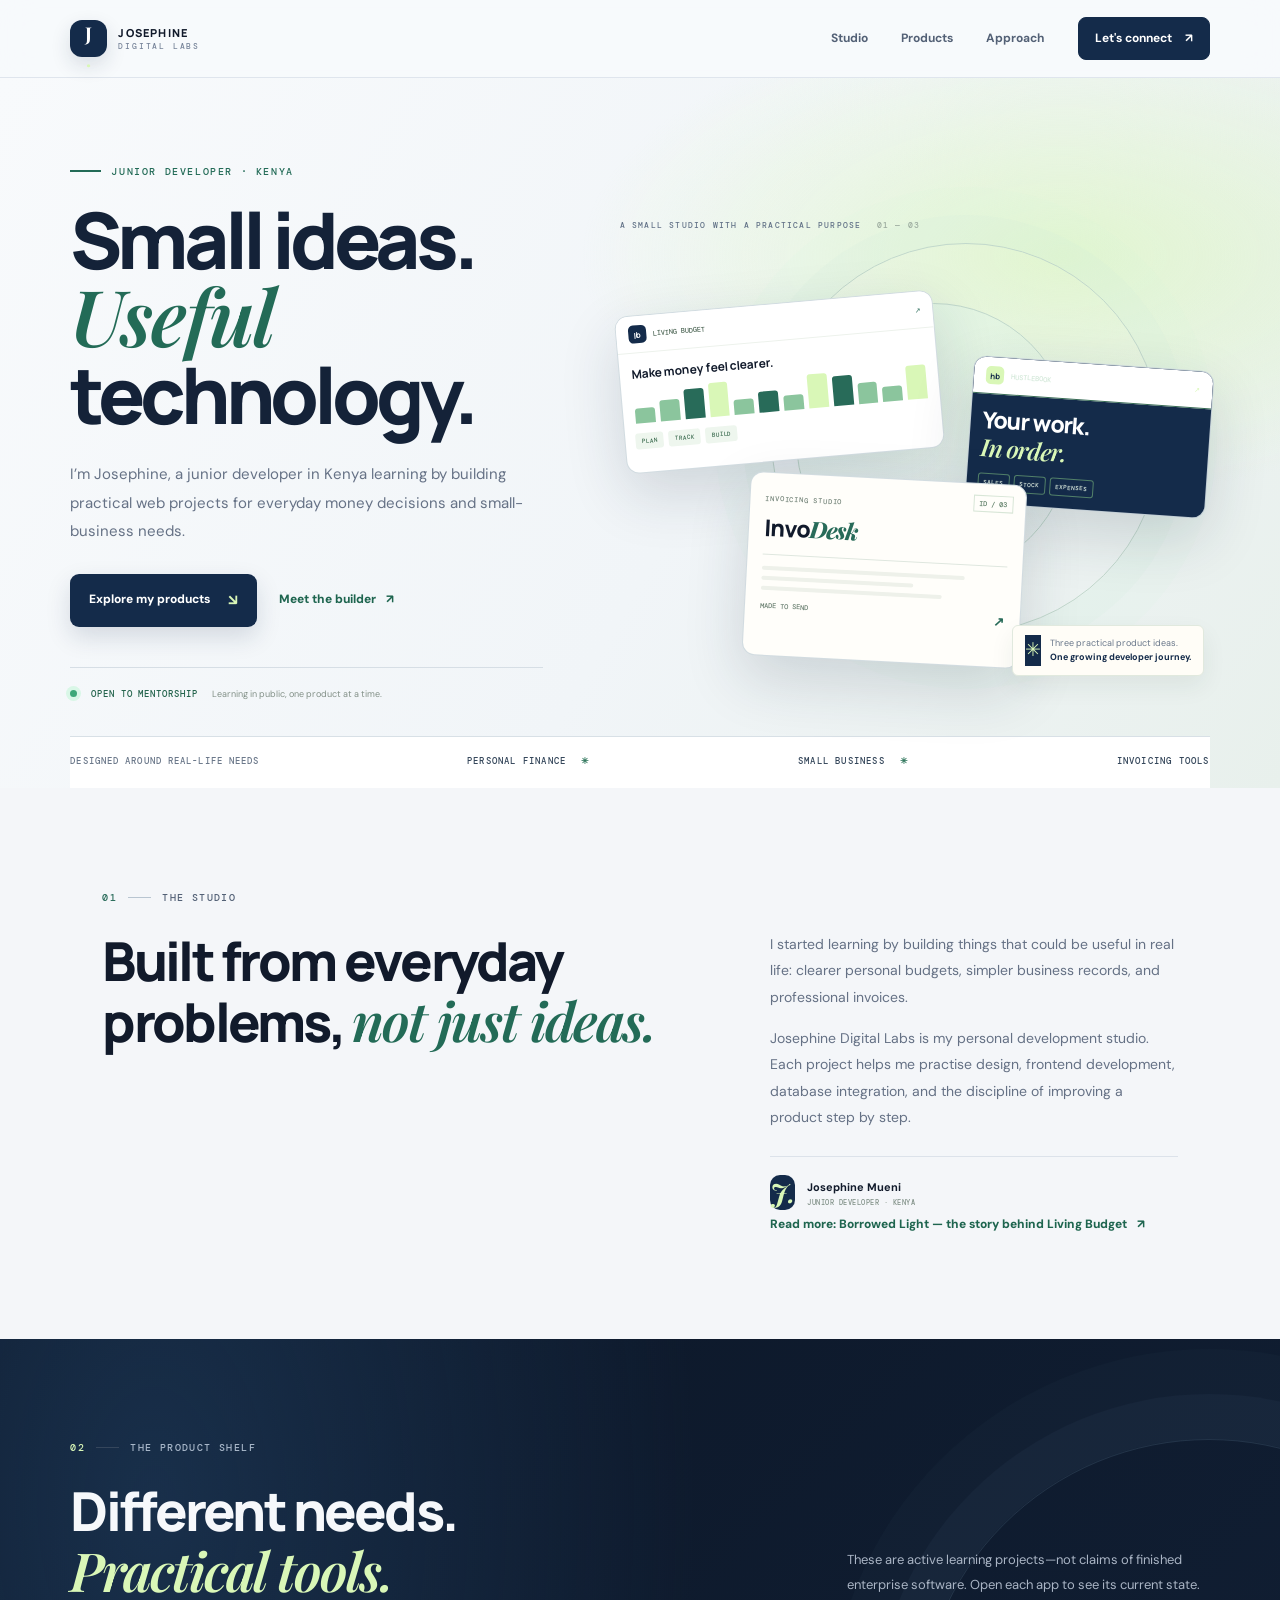
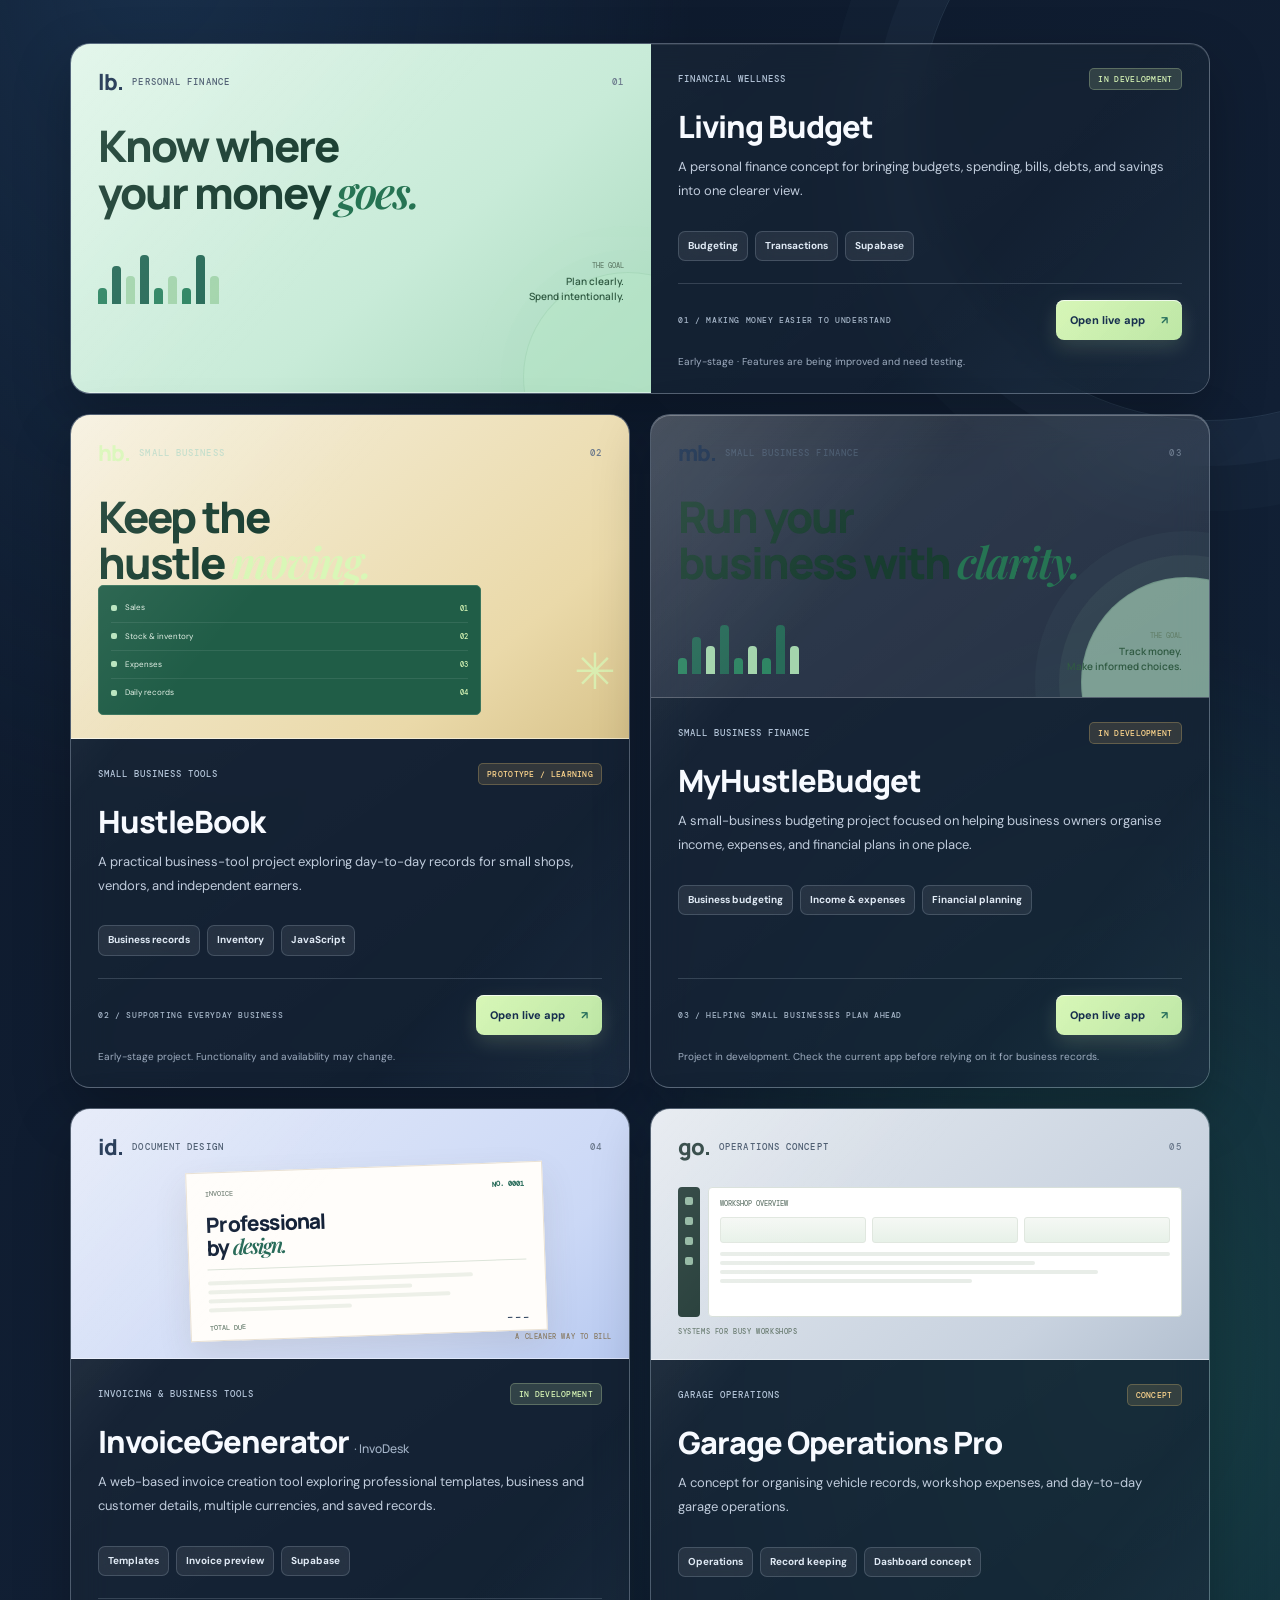
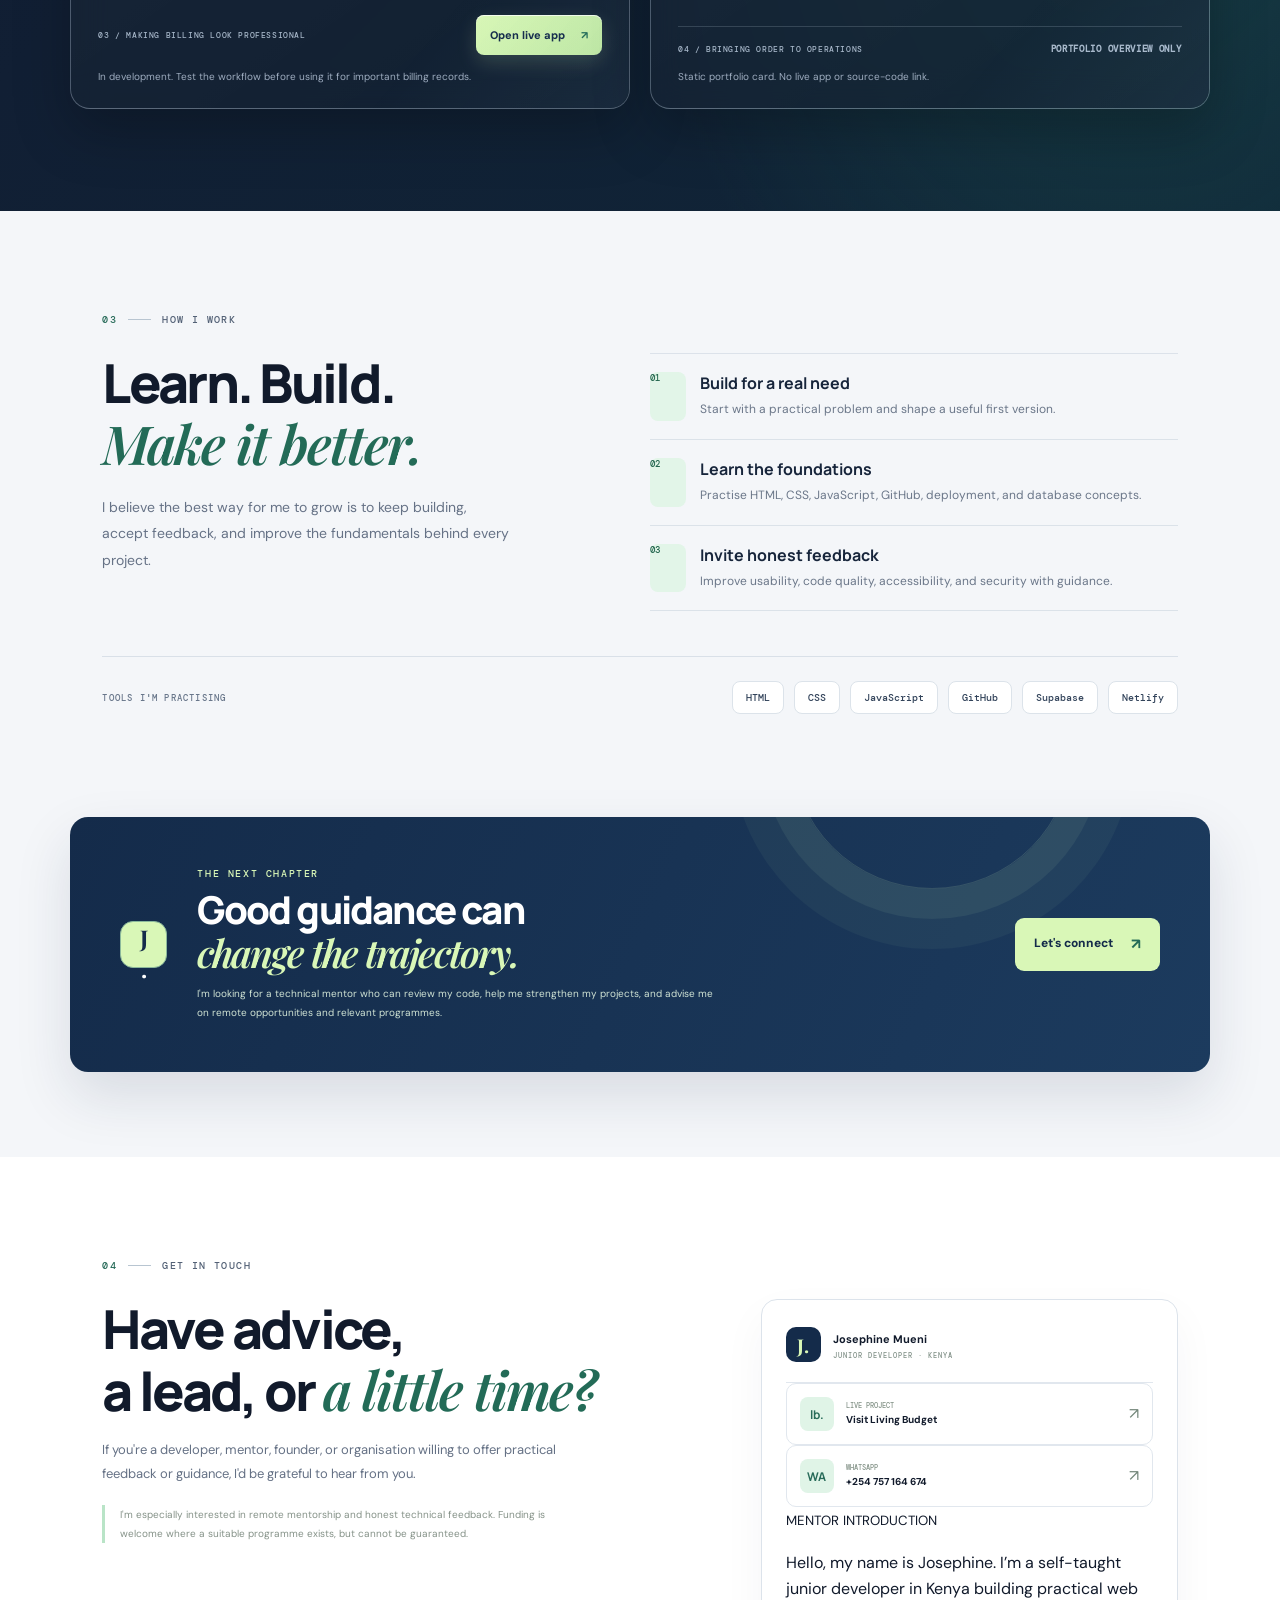
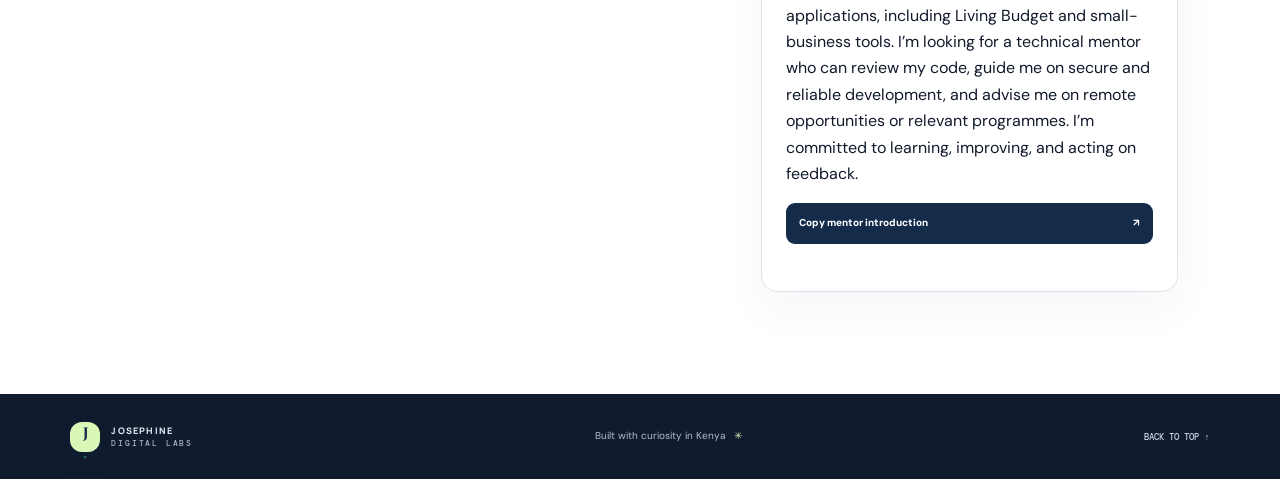
==== commit 7787a5ea: "Add WhatsApp contact and visible mentor introduction" ====
--- a/index.html
+++ b/index.html
@@ -5,7 +5,7 @@
 <meta name="theme-color" content="#101b2d"><meta name="description" content="Josephine Digital Labs — practical web products for finance and small-business operations, built in Kenya.">
 <title>Josephine Digital Labs — Products with purpose</title>
 <meta property="og:title" content="Josephine Digital Labs — Products with purpose"><meta property="og:description" content="A junior developer in Kenya learning by building practical web projects for personal finance and small-business needs.">
-<meta name="robots" content="index,follow"><link rel="stylesheet" href="style.css?v=glassmorphism-20261027">
+<meta name="robots" content="index,follow"><link rel="stylesheet" href="style.css?v=contact-20261027">
 </head>
 <body>
 <header class="site-header"><a class="brand" href="#home" aria-label="Josephine Digital Labs home"><span class="brand-mark">J<span>.</span></span><span class="brand-name">JOSEPHINE <b>DIGITAL LABS</b></span></a><button class="menu-toggle" id="menuToggle" aria-label="Toggle navigation" aria-expanded="false">☰</button><nav id="mainNav"><a href="#studio">Studio</a><a href="#projects">Products</a><a href="#approach">Approach</a><a class="nav-cta" href="#contact">Let's connect <span>↗</span></a></nav></header>
@@ -30,6 +30,6 @@
 </div></section>
 <section class="approach-section" id="approach"><div class="section-kicker"><span>03</span><i></i> HOW I WORK</div><div class="approach-grid"><div><h2>Learn. Build.<br><em>Make it better.</em></h2><p class="approach-intro">I believe the best way for me to grow is to keep building, accept feedback, and improve the fundamentals behind every project.</p></div><div class="approach-steps"><article><span>01</span><div><h3>Build for a real need</h3><p>Start with a practical problem and shape a useful first version.</p></div></article><article><span>02</span><div><h3>Learn the foundations</h3><p>Practise HTML, CSS, JavaScript, GitHub, deployment, and database concepts.</p></div></article><article><span>03</span><div><h3>Invite honest feedback</h3><p>Improve usability, code quality, accessibility, and security with guidance.</p></div></article></div></div><div class="toolbelt"><span>TOOLS I'M PRACTISING</span><b>HTML</b><b>CSS</b><b>JavaScript</b><b>GitHub</b><b>Supabase</b><b>Netlify</b></div></section>
 <section class="mentor-section"><div class="mentor-inner"><div class="mentor-seal">J<span>.</span></div><div><p class="eyebrow">THE NEXT CHAPTER</p><h2>Good guidance can<br><em>change the trajectory.</em></h2><p>I'm looking for a technical mentor who can review my code, help me strengthen my projects, and advise me on remote opportunities and relevant programmes.</p></div><a class="button mentor-button" href="#contact">Let's connect <span>↗</span></a></div></section>
-<section class="contact-section" id="contact"><div class="section-kicker"><span>04</span><i></i> GET IN TOUCH</div><div class="contact-grid"><div><h2>Have advice,<br>a lead, or <em>a little time?</em></h2><p>If you're a developer, mentor, founder, or organisation willing to offer practical feedback or guidance, I'd be grateful to hear from you.</p><p class="contact-note">I'm especially interested in remote mentorship and honest technical feedback. Funding is welcome where a suitable programme exists, but cannot be guaranteed.</p></div><div class="contact-card"><div class="contact-card-head"><span class="contact-mark">J.</span><div><b>Josephine Mueni</b><small>JUNIOR DEVELOPER · KENYA</small></div></div><a class="contact-row" href="https://livingbudget.netlify.app/" target="_blank" rel="noreferrer"><span class="contact-icon">lb.</span><span><small>LIVE PROJECT</small><b>Visit Living Budget</b></span><span class="arrow">↗</span></a><button class="copy-button" id="copyIntro">Copy my mentor introduction <span>↗</span></button><p class="copy-feedback" id="copyFeedback" aria-live="polite"></p></div></div></section>
-</main><footer><a class="brand footer-brand" href="#home"><span class="brand-mark">J<span>.</span></span><span class="brand-name">JOSEPHINE <b>DIGITAL LABS</b></span></a><p>Built with curiosity in Kenya <span>✳</span></p><a href="#home">BACK TO TOP ↑</a></footer><script src="script.js?v=junior-developer-1"></script>
+<section class="contact-section" id="contact"><div class="section-kicker"><span>04</span><i></i> GET IN TOUCH</div><div class="contact-grid"><div><h2>Have advice,<br>a lead, or <em>a little time?</em></h2><p>If you're a developer, mentor, founder, or organisation willing to offer practical feedback or guidance, I'd be grateful to hear from you.</p><p class="contact-note">I'm especially interested in remote mentorship and honest technical feedback. Funding is welcome where a suitable programme exists, but cannot be guaranteed.</p></div><div class="contact-card"><div class="contact-card-head"><span class="contact-mark">J.</span><div><b>Josephine Mueni</b><small>JUNIOR DEVELOPER · KENYA</small></div></div><a class="contact-row" href="https://livingbudget.netlify.app/" target="_blank" rel="noreferrer"><span class="contact-icon">lb.</span><span><small>LIVE PROJECT</small><b>Visit Living Budget</b></span><span class="arrow">↗</span></a><a class="contact-row" href="https://wa.me/254757164674" target="_blank" rel="noopener noreferrer"><span class="contact-icon">WA</span><span><small>WHATSAPP</small><b>+254 757 164 674</b></span><span class="arrow">↗</span></a><div class="mentor-intro-preview"><small>MENTOR INTRODUCTION</small><p id="mentorIntroText">Hello, my name is Josephine. I’m a self-taught junior developer in Kenya building practical web applications, including Living Budget and small-business tools. I’m looking for a technical mentor who can review my code, guide me on secure and reliable development, and advise me on remote opportunities or relevant programmes. I’m committed to learning, improving, and acting on feedback.</p></div><button class="copy-button" id="copyIntro">Copy mentor introduction <span>↗</span></button><p class="copy-feedback" id="copyFeedback" aria-live="polite"></p></div></div></section>
+</main><footer><a class="brand footer-brand" href="#home"><span class="brand-mark">J<span>.</span></span><span class="brand-name">JOSEPHINE <b>DIGITAL LABS</b></span></a><p>Built with curiosity in Kenya <span>✳</span></p><a href="#home">BACK TO TOP ↑</a></footer><script src="script.js?v=mentor-contact-20261027"></script>
 </body></html>
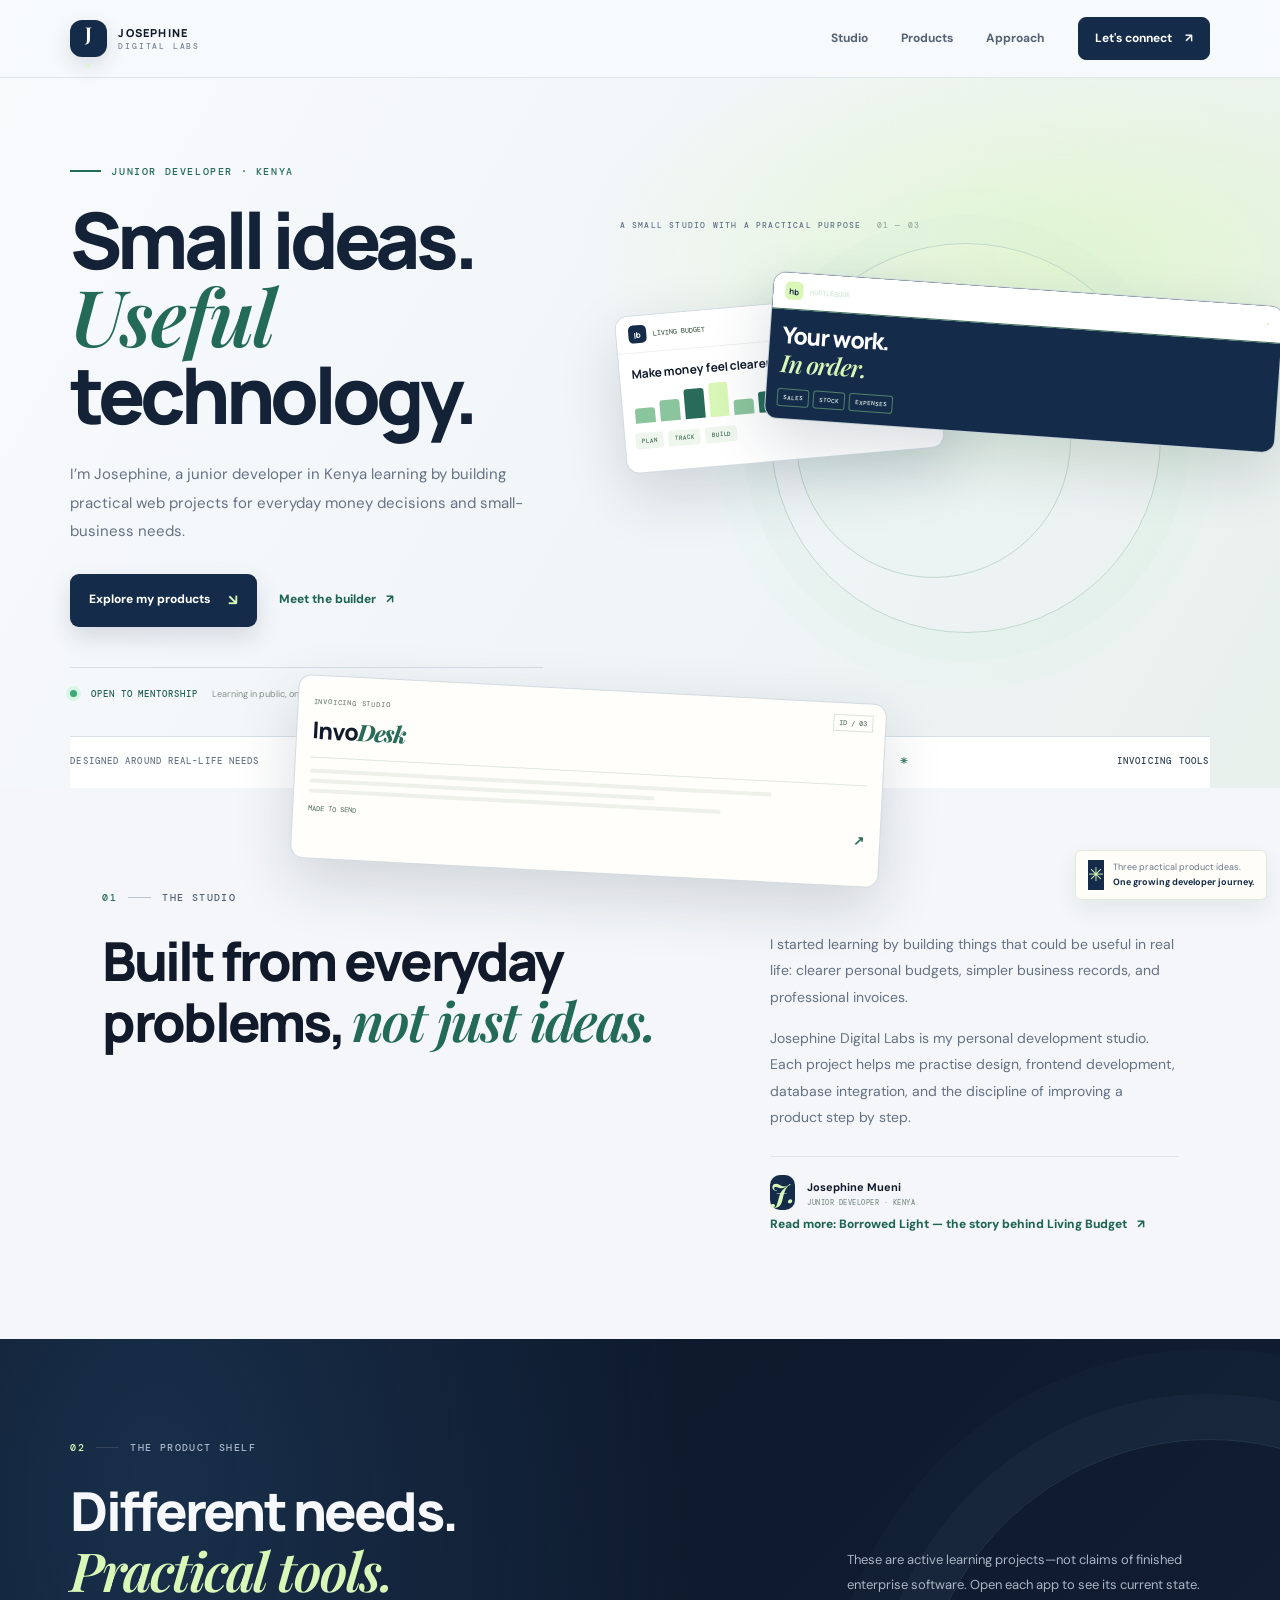
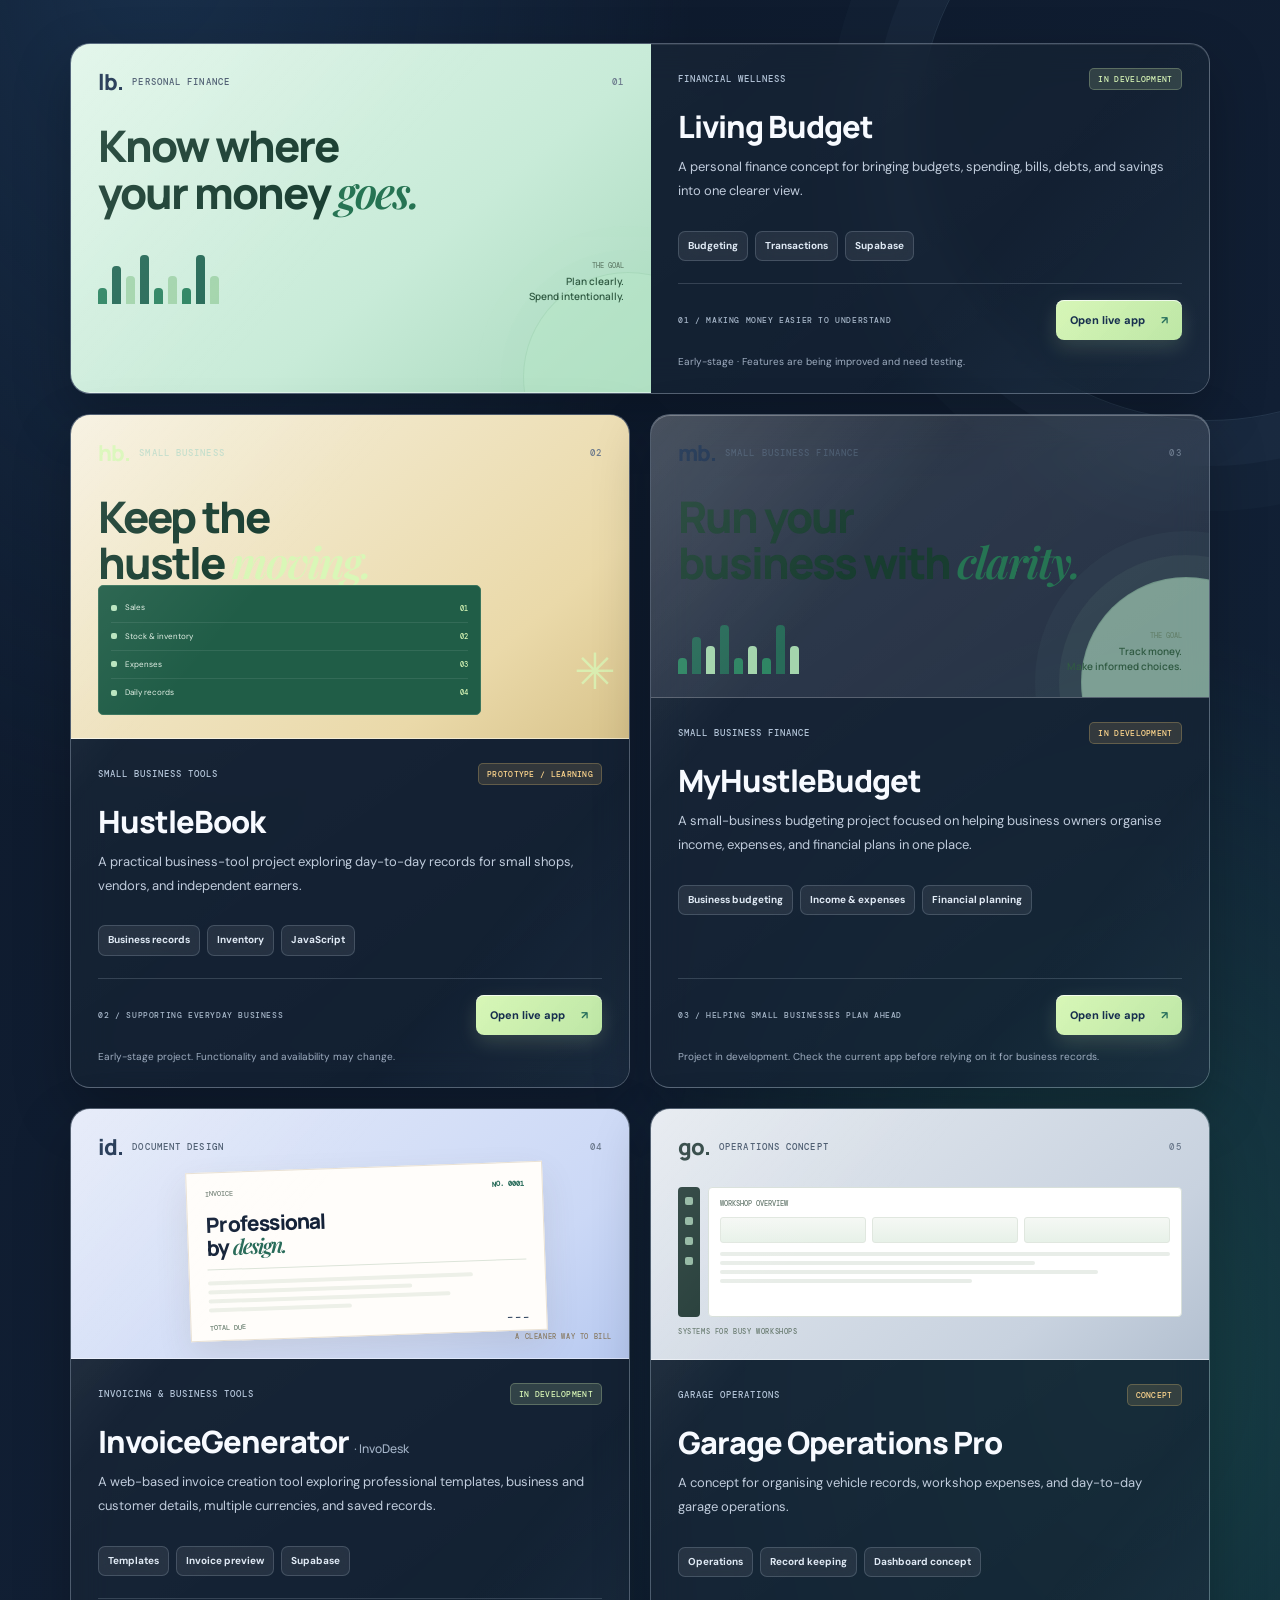
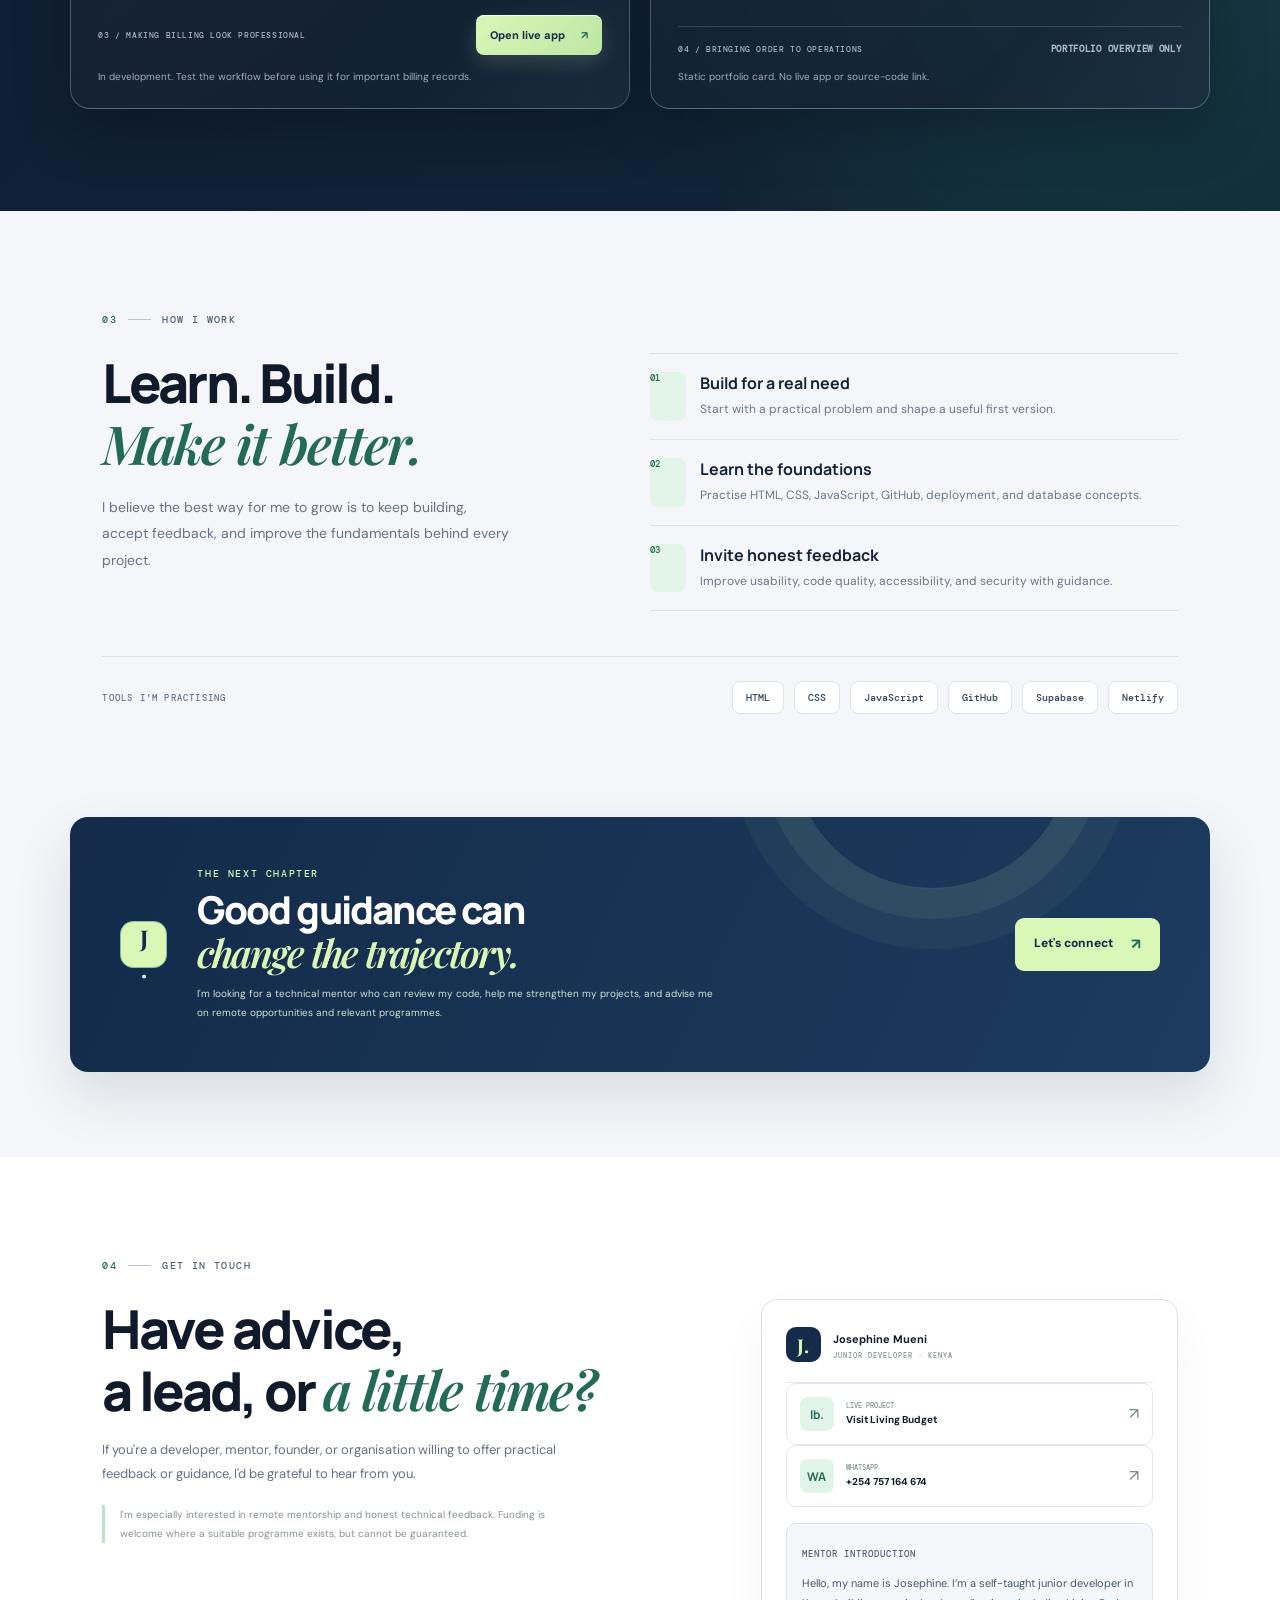
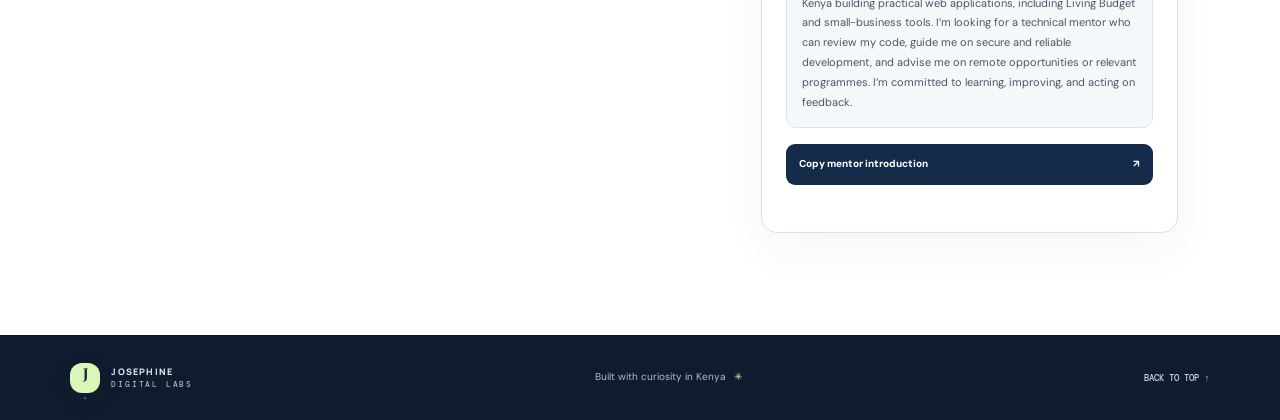
==== commit 4239fc69: "Link hero product cards to live apps" ====
--- a/index.html
+++ b/index.html
@@ -13,9 +13,9 @@
 <section class="hero" id="home"><div class="hero-grid">
 <div class="hero-copy"><p class="eyebrow"><span class="eyebrow-line"></span> JUNIOR DEVELOPER · KENYA</p><h1>Small ideas.<br><em>Useful</em> technology.</h1><p class="hero-text">I’m Josephine, a junior developer in Kenya learning by building practical web projects for everyday money decisions and small-business needs.</p><div class="hero-actions"><a class="button primary" href="#projects">Explore my products <span>↘</span></a><a class="text-link" href="#studio">Meet the builder <span>↗</span></a></div><div class="hero-foot"><span class="availability"><i></i> OPEN TO MENTORSHIP</span><span class="hero-foot-note">Learning in public, one product at a time.</span></div></div>
 <div class="hero-stage" aria-label="A visual collection representing my projects"><div class="stage-label">A SMALL STUDIO WITH A PRACTICAL PURPOSE <span>01 — 03</span></div><div class="stage-orbit orbit-a"></div><div class="stage-orbit orbit-b"></div>
-<div class="mini-product mini-budget"><div class="mini-top"><span class="mini-icon">lb</span><span>LIVING BUDGET</span><span class="mini-arrow">↗</span></div><div class="mini-label">Make money feel clearer.</div><div class="budget-bars"><i></i><i></i><i></i><i></i><i></i><i></i><i></i><i></i><i></i><i></i><i></i><i></i></div><div class="mini-foot"><span>PLAN</span><span>TRACK</span><span>BUILD</span></div></div>
-<div class="mini-product mini-hustle"><div class="mini-top"><span class="mini-icon">hb</span><span>HUSTLEBOOK</span><span class="mini-arrow">↗</span></div><div class="hustle-number">Your work.<br><em>In order.</em></div><div class="hustle-pills"><i>SALES</i><i>STOCK</i><i>EXPENSES</i></div></div>
-<div class="mini-product mini-invoice"><div class="invoice-stamp">ID / 03</div><div class="invoice-topline">INVOICING STUDIO</div><div class="invoice-word">Invo<span>Desk</span></div><div class="invoice-rule"></div><div class="invoice-lines"><i></i><i></i><i></i></div><div class="invoice-total"><span>MADE TO SEND</span><b>↗</b></div></div>
+<a class="mini-product mini-budget" href="https://livingbudget.netlify.app/" target="_blank" rel="noopener noreferrer" aria-label="Open Living Budget in a new tab"><div class="mini-top"><span class="mini-icon">lb</span><span>LIVING BUDGET</span><span class="mini-arrow">↗</span></div><div class="mini-label">Make money feel clearer.</div><div class="budget-bars"><i></i><i></i><i></i><i></i><i></i><i></i><i></i><i></i><i></i><i></i><i></i><i></i></div><div class="mini-foot"><span>PLAN</span><span>TRACK</span><span>BUILD</span></div></a></div>
+<a class="mini-product mini-hustle" href="https://josephine-junior-dev.github.io/HustleBook-Simple/" target="_blank" rel="noopener noreferrer" aria-label="Open HustleBook in a new tab"><div class="mini-top"><span class="mini-icon">hb</span><span>HUSTLEBOOK</span><span class="mini-arrow">↗</span></div><div class="hustle-number">Your work.<br><em>In order.</em></div><div class="hustle-pills"><i>SALES</i><i>STOCK</i><i>EXPENSES</i></div></a>
+<a class="mini-product mini-invoice" href="https://josephine-junior-dev.github.io/InvoDesk-Invoicing-Made-Simple/" target="_blank" rel="noopener noreferrer" aria-label="Open InvoDesk invoice app in a new tab"><div class="invoice-stamp">ID / 03</div><div class="invoice-topline">INVOICING STUDIO</div><div class="invoice-word">Invo<span>Desk</span></div><div class="invoice-rule"></div><div class="invoice-lines"><i></i><i></i><i></i></div><div class="invoice-total"><span>MADE TO SEND</span><b>↗</b></div></a>
 <div class="stage-caption"><span class="caption-mark">✳</span><span>Three practical product ideas.<br><b>One growing developer journey.</b></span></div></div></div>
 <div class="hero-bottom"><span>DESIGNED AROUND REAL-LIFE NEEDS</span><div>PERSONAL FINANCE <b>✳</b></div><div>SMALL BUSINESS <b>✳</b></div><div>INVOICING TOOLS</div></div></section>
 <section class="studio-section" id="studio"><div class="section-kicker"><span>01</span><i></i> THE STUDIO</div><div class="studio-grid"><h2>Built from everyday problems, <em>not just ideas.</em></h2><div class="studio-copy"><p>I started learning by building things that could be useful in real life: clearer personal budgets, simpler business records, and professional invoices.</p><p>Josephine Digital Labs is my personal development studio. Each project helps me practise design, frontend development, database integration, and the discipline of improving a product step by step.</p><div class="studio-signature"><span class="signature-mark">J.</span><span><b>Josephine Mueni</b><small>JUNIOR DEVELOPER · KENYA</small></span></div><a class="text-link studio-read-more" href="borrowed-light.html">Read more: Borrowed Light — the story behind Living Budget <span>↗</span></a></div></div></section>
--- a/style.css
+++ b/style.css
@@ -145,3 +145,8 @@
   .product-feature,.product-feature:first-child{border-radius:17px}
   .product-detail{padding:22px 19px}
 }
+
+.mentor-intro-preview{margin:16px 0;padding:15px;border:1px solid #dce3eb;border-radius:10px;background:#f5f8fb}
+.mentor-intro-preview>small{font:500 9px var(--mono);letter-spacing:1px;color:#536176}
+.mentor-intro-preview p{font-size:11px;line-height:1.8;color:#46566b;margin:8px 0 0;user-select:text;overflow-wrap:anywhere}
+.contact-row:focus-visible,.copy-button:focus-visible{outline:3px solid #8ccf9b;outline-offset:3px}
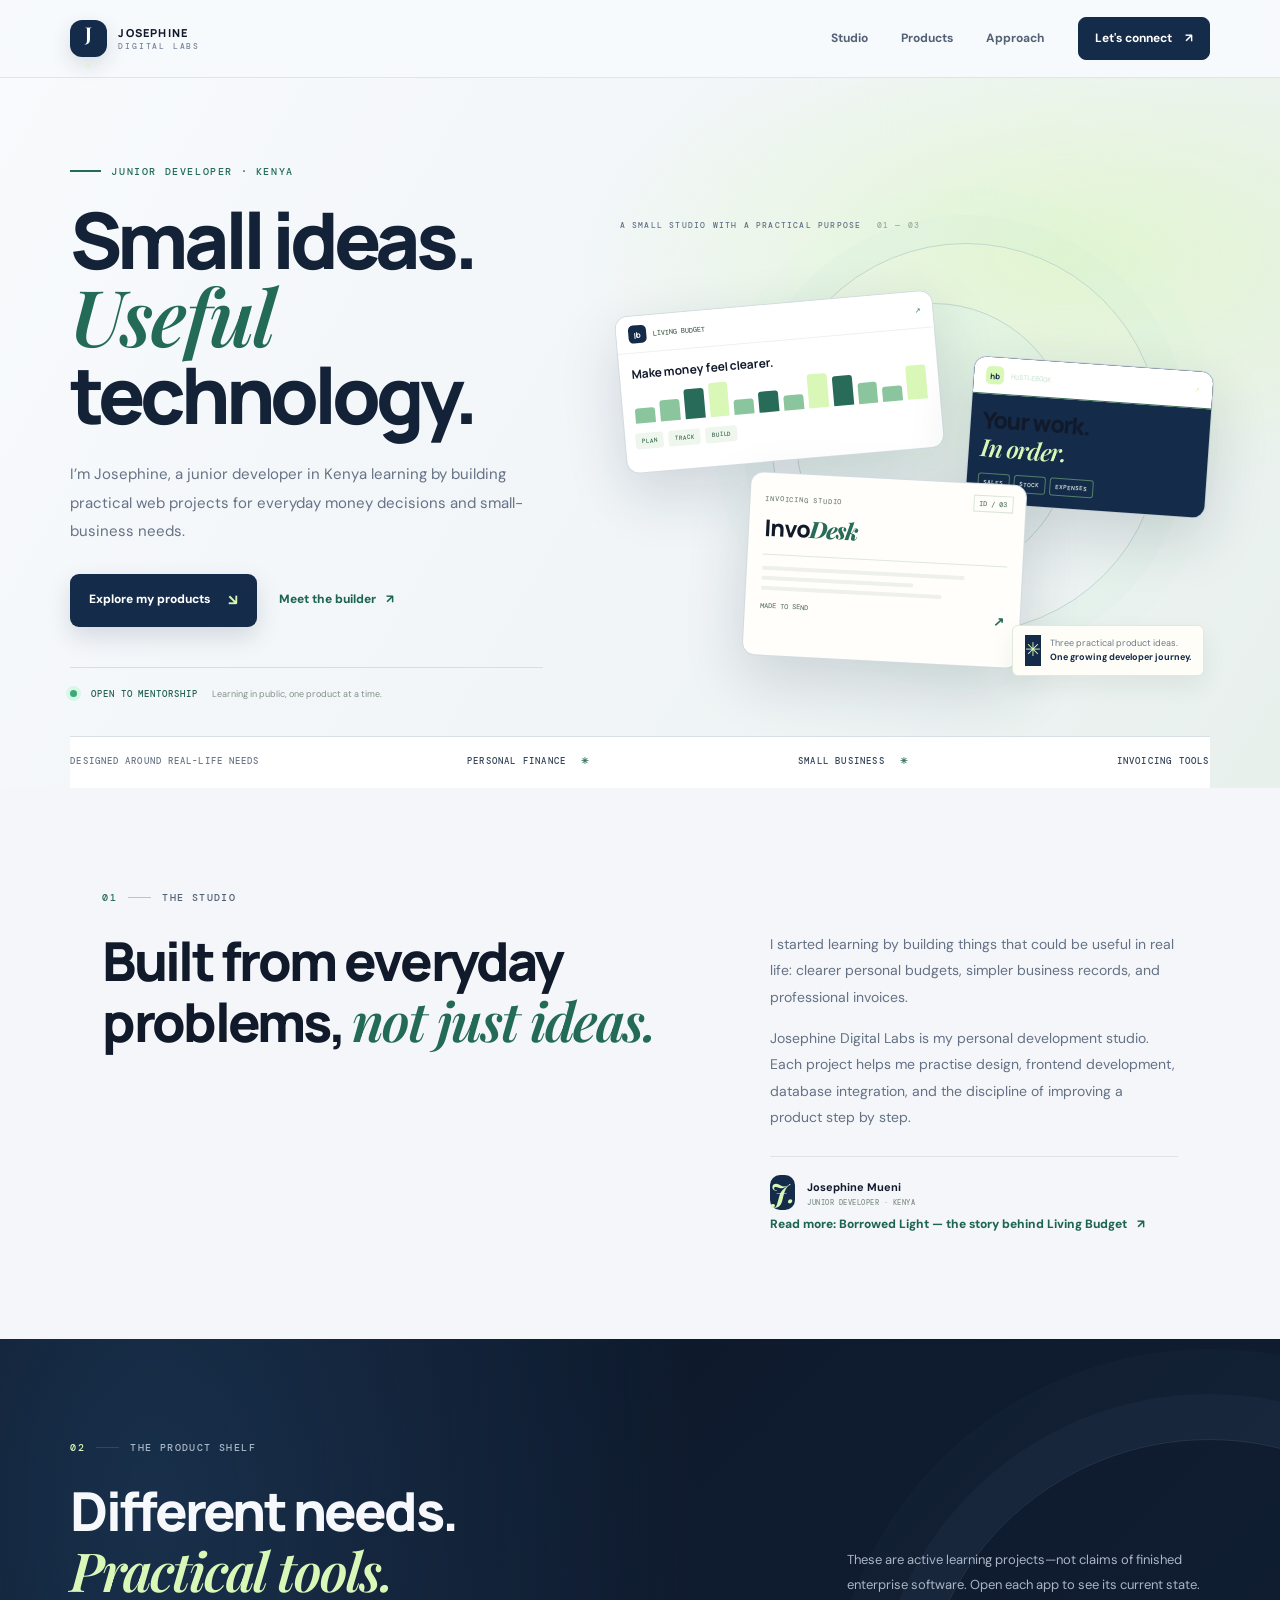
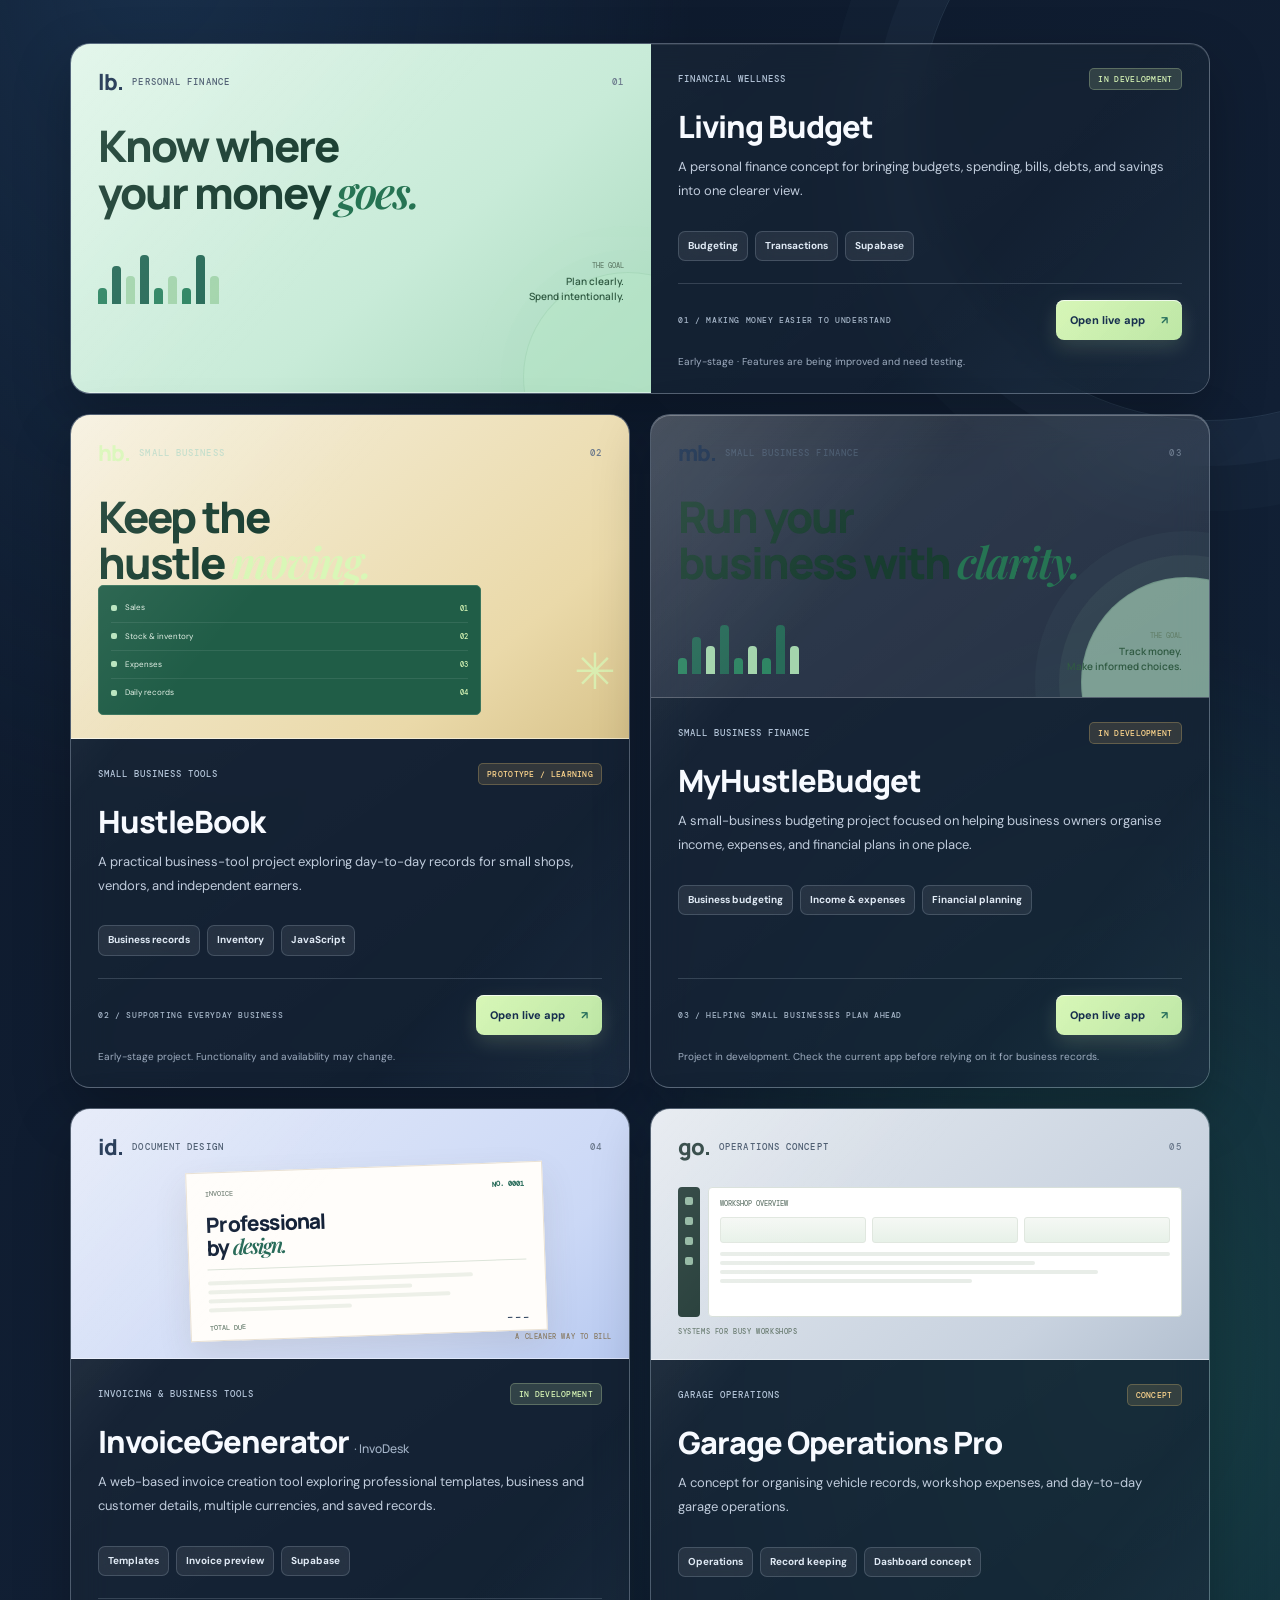
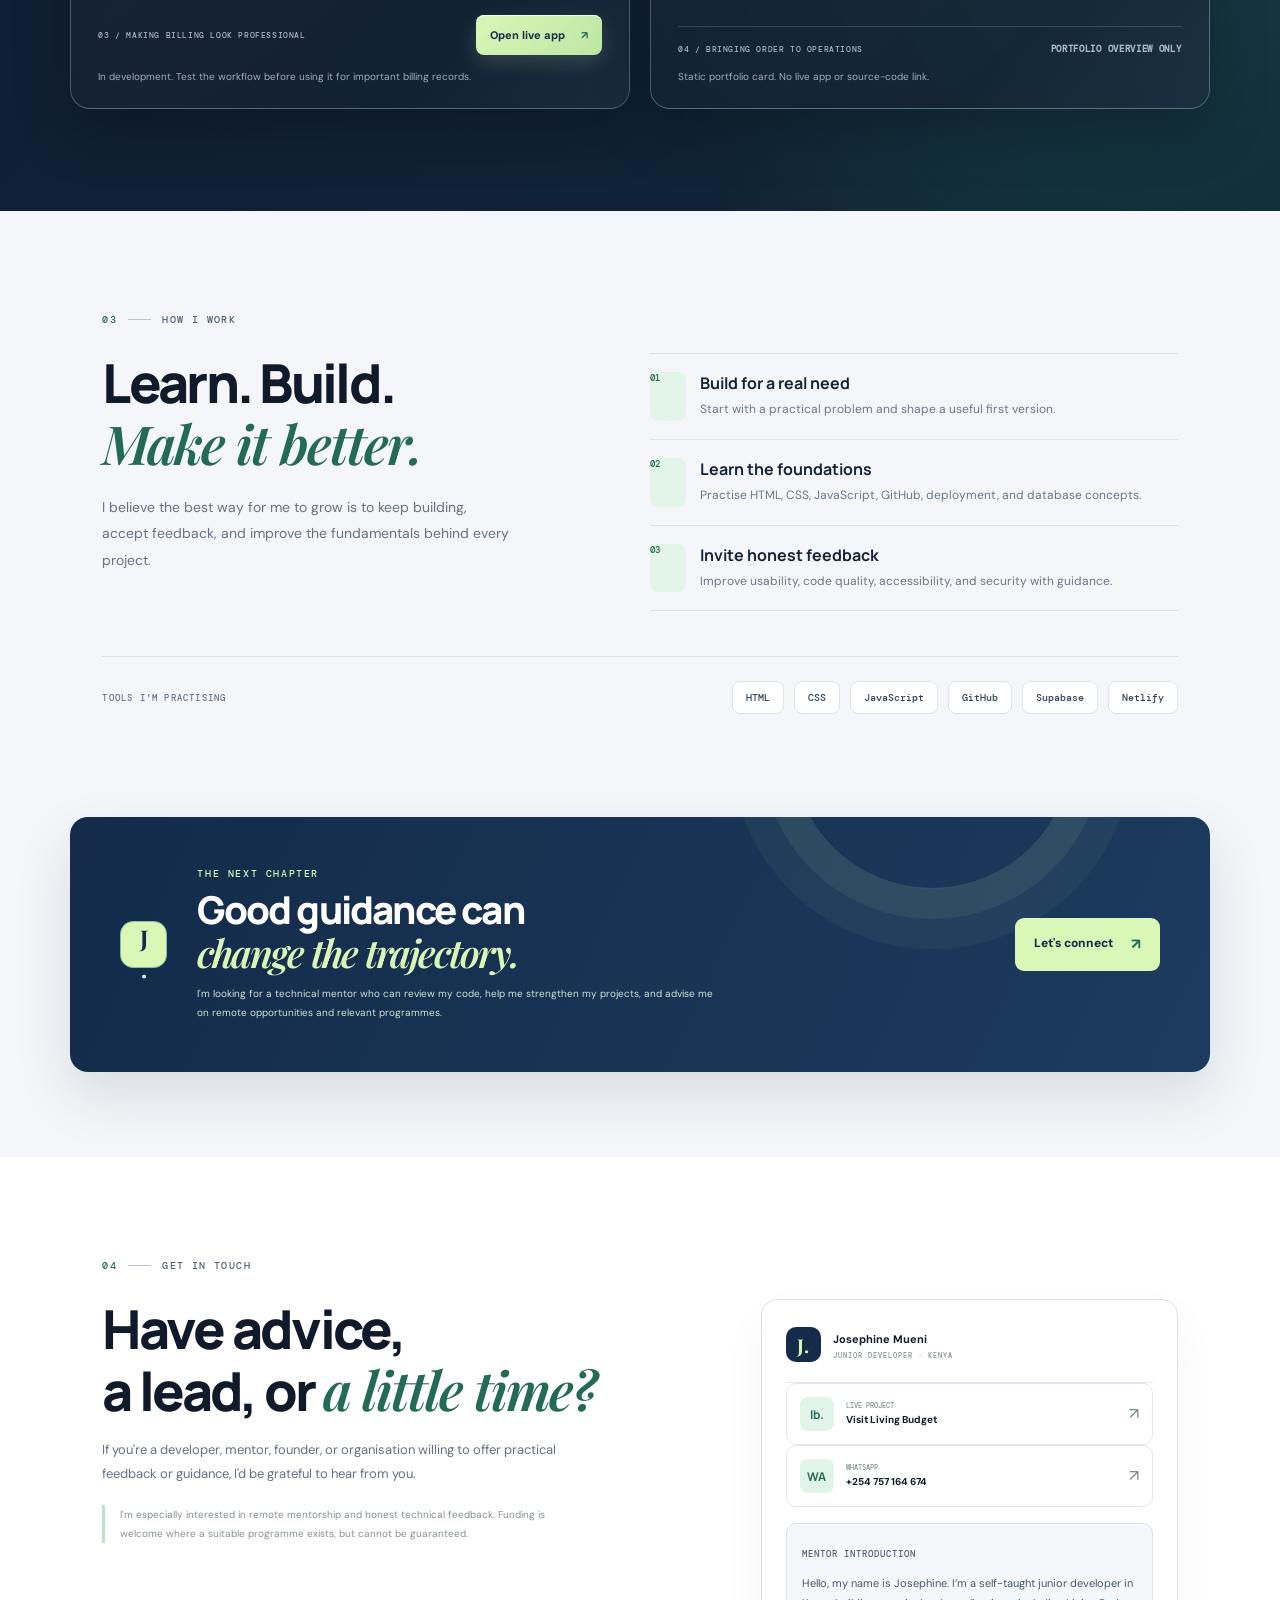
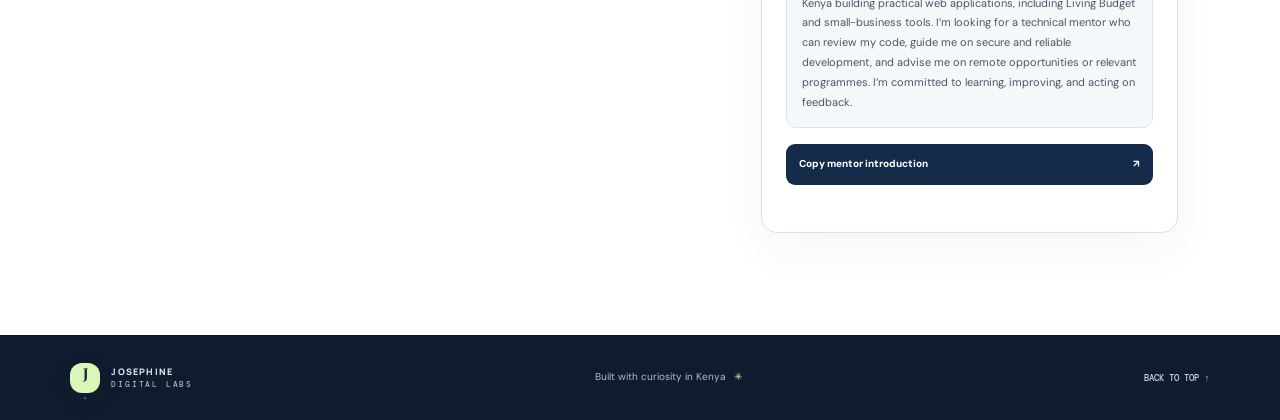
==== commit 91c2d9bf: "Fix linked hero cards and refresh portfolio styles" ====
--- a/index.html
+++ b/index.html
@@ -5,15 +5,15 @@
 <meta name="theme-color" content="#101b2d"><meta name="description" content="Josephine Digital Labs — practical web products for finance and small-business operations, built in Kenya.">
 <title>Josephine Digital Labs — Products with purpose</title>
 <meta property="og:title" content="Josephine Digital Labs — Products with purpose"><meta property="og:description" content="A junior developer in Kenya learning by building practical web projects for personal finance and small-business needs.">
-<meta name="robots" content="index,follow"><link rel="stylesheet" href="style.css?v=contact-20261027">
+<meta name="robots" content="index,follow"><link rel="stylesheet" href="style.css?v=product-links-20261027">
 </head>
 <body>
 <header class="site-header"><a class="brand" href="#home" aria-label="Josephine Digital Labs home"><span class="brand-mark">J<span>.</span></span><span class="brand-name">JOSEPHINE <b>DIGITAL LABS</b></span></a><button class="menu-toggle" id="menuToggle" aria-label="Toggle navigation" aria-expanded="false">☰</button><nav id="mainNav"><a href="#studio">Studio</a><a href="#projects">Products</a><a href="#approach">Approach</a><a class="nav-cta" href="#contact">Let's connect <span>↗</span></a></nav></header>
 <main>
 <section class="hero" id="home"><div class="hero-grid">
 <div class="hero-copy"><p class="eyebrow"><span class="eyebrow-line"></span> JUNIOR DEVELOPER · KENYA</p><h1>Small ideas.<br><em>Useful</em> technology.</h1><p class="hero-text">I’m Josephine, a junior developer in Kenya learning by building practical web projects for everyday money decisions and small-business needs.</p><div class="hero-actions"><a class="button primary" href="#projects">Explore my products <span>↘</span></a><a class="text-link" href="#studio">Meet the builder <span>↗</span></a></div><div class="hero-foot"><span class="availability"><i></i> OPEN TO MENTORSHIP</span><span class="hero-foot-note">Learning in public, one product at a time.</span></div></div>
-<div class="hero-stage" aria-label="A visual collection representing my projects"><div class="stage-label">A SMALL STUDIO WITH A PRACTICAL PURPOSE <span>01 — 03</span></div><div class="stage-orbit orbit-a"></div><div class="stage-orbit orbit-b"></div>
-<a class="mini-product mini-budget" href="https://livingbudget.netlify.app/" target="_blank" rel="noopener noreferrer" aria-label="Open Living Budget in a new tab"><div class="mini-top"><span class="mini-icon">lb</span><span>LIVING BUDGET</span><span class="mini-arrow">↗</span></div><div class="mini-label">Make money feel clearer.</div><div class="budget-bars"><i></i><i></i><i></i><i></i><i></i><i></i><i></i><i></i><i></i><i></i><i></i><i></i></div><div class="mini-foot"><span>PLAN</span><span>TRACK</span><span>BUILD</span></div></a></div>
+<div class="hero-stage" aria-label="Clickable previews of my live projects"><div class="stage-label">A SMALL STUDIO WITH A PRACTICAL PURPOSE <span>01 — 03</span></div><div class="stage-orbit orbit-a"></div><div class="stage-orbit orbit-b"></div>
+<a class="mini-product mini-budget" href="https://livingbudget.netlify.app/" target="_blank" rel="noopener noreferrer" aria-label="Open Living Budget in a new tab"><div class="mini-top"><span class="mini-icon">lb</span><span>LIVING BUDGET</span><span class="mini-arrow">↗</span></div><div class="mini-label">Make money feel clearer.</div><div class="budget-bars"><i></i><i></i><i></i><i></i><i></i><i></i><i></i><i></i><i></i><i></i><i></i><i></i></div><div class="mini-foot"><span>PLAN</span><span>TRACK</span><span>BUILD</span></div></a>
 <a class="mini-product mini-hustle" href="https://josephine-junior-dev.github.io/HustleBook-Simple/" target="_blank" rel="noopener noreferrer" aria-label="Open HustleBook in a new tab"><div class="mini-top"><span class="mini-icon">hb</span><span>HUSTLEBOOK</span><span class="mini-arrow">↗</span></div><div class="hustle-number">Your work.<br><em>In order.</em></div><div class="hustle-pills"><i>SALES</i><i>STOCK</i><i>EXPENSES</i></div></a>
 <a class="mini-product mini-invoice" href="https://josephine-junior-dev.github.io/InvoDesk-Invoicing-Made-Simple/" target="_blank" rel="noopener noreferrer" aria-label="Open InvoDesk invoice app in a new tab"><div class="invoice-stamp">ID / 03</div><div class="invoice-topline">INVOICING STUDIO</div><div class="invoice-word">Invo<span>Desk</span></div><div class="invoice-rule"></div><div class="invoice-lines"><i></i><i></i><i></i></div><div class="invoice-total"><span>MADE TO SEND</span><b>↗</b></div></a>
 <div class="stage-caption"><span class="caption-mark">✳</span><span>Three practical product ideas.<br><b>One growing developer journey.</b></span></div></div></div>
--- a/style.css
+++ b/style.css
@@ -150,3 +150,10 @@
 .mentor-intro-preview>small{font:500 9px var(--mono);letter-spacing:1px;color:#536176}
 .mentor-intro-preview p{font-size:11px;line-height:1.8;color:#46566b;margin:8px 0 0;user-select:text;overflow-wrap:anywhere}
 .contact-row:focus-visible,.copy-button:focus-visible{outline:3px solid #8ccf9b;outline-offset:3px}
+
+/* Make the hero product mockups real, keyboard-accessible links */
+.hero-stage a.mini-product{display:block;color:inherit;text-decoration:none;cursor:pointer;outline-offset:5px;transition:transform .2s ease,box-shadow .2s ease}
+.hero-stage a.mini-product:hover,.hero-stage a.mini-product:focus-visible{transform:translateY(-5px);box-shadow:0 28px 68px rgba(20,43,74,.25)}
+.hero-stage a.mini-product:focus-visible{outline:2px solid #286b59}
+.hero-stage a.mini-product .mini-arrow,.hero-stage a.mini-product .invoice-total b{transition:transform .2s ease}
+.hero-stage a.mini-product:hover .mini-arrow,.hero-stage a.mini-product:hover .invoice-total b{transform:translate(2px,-2px)}
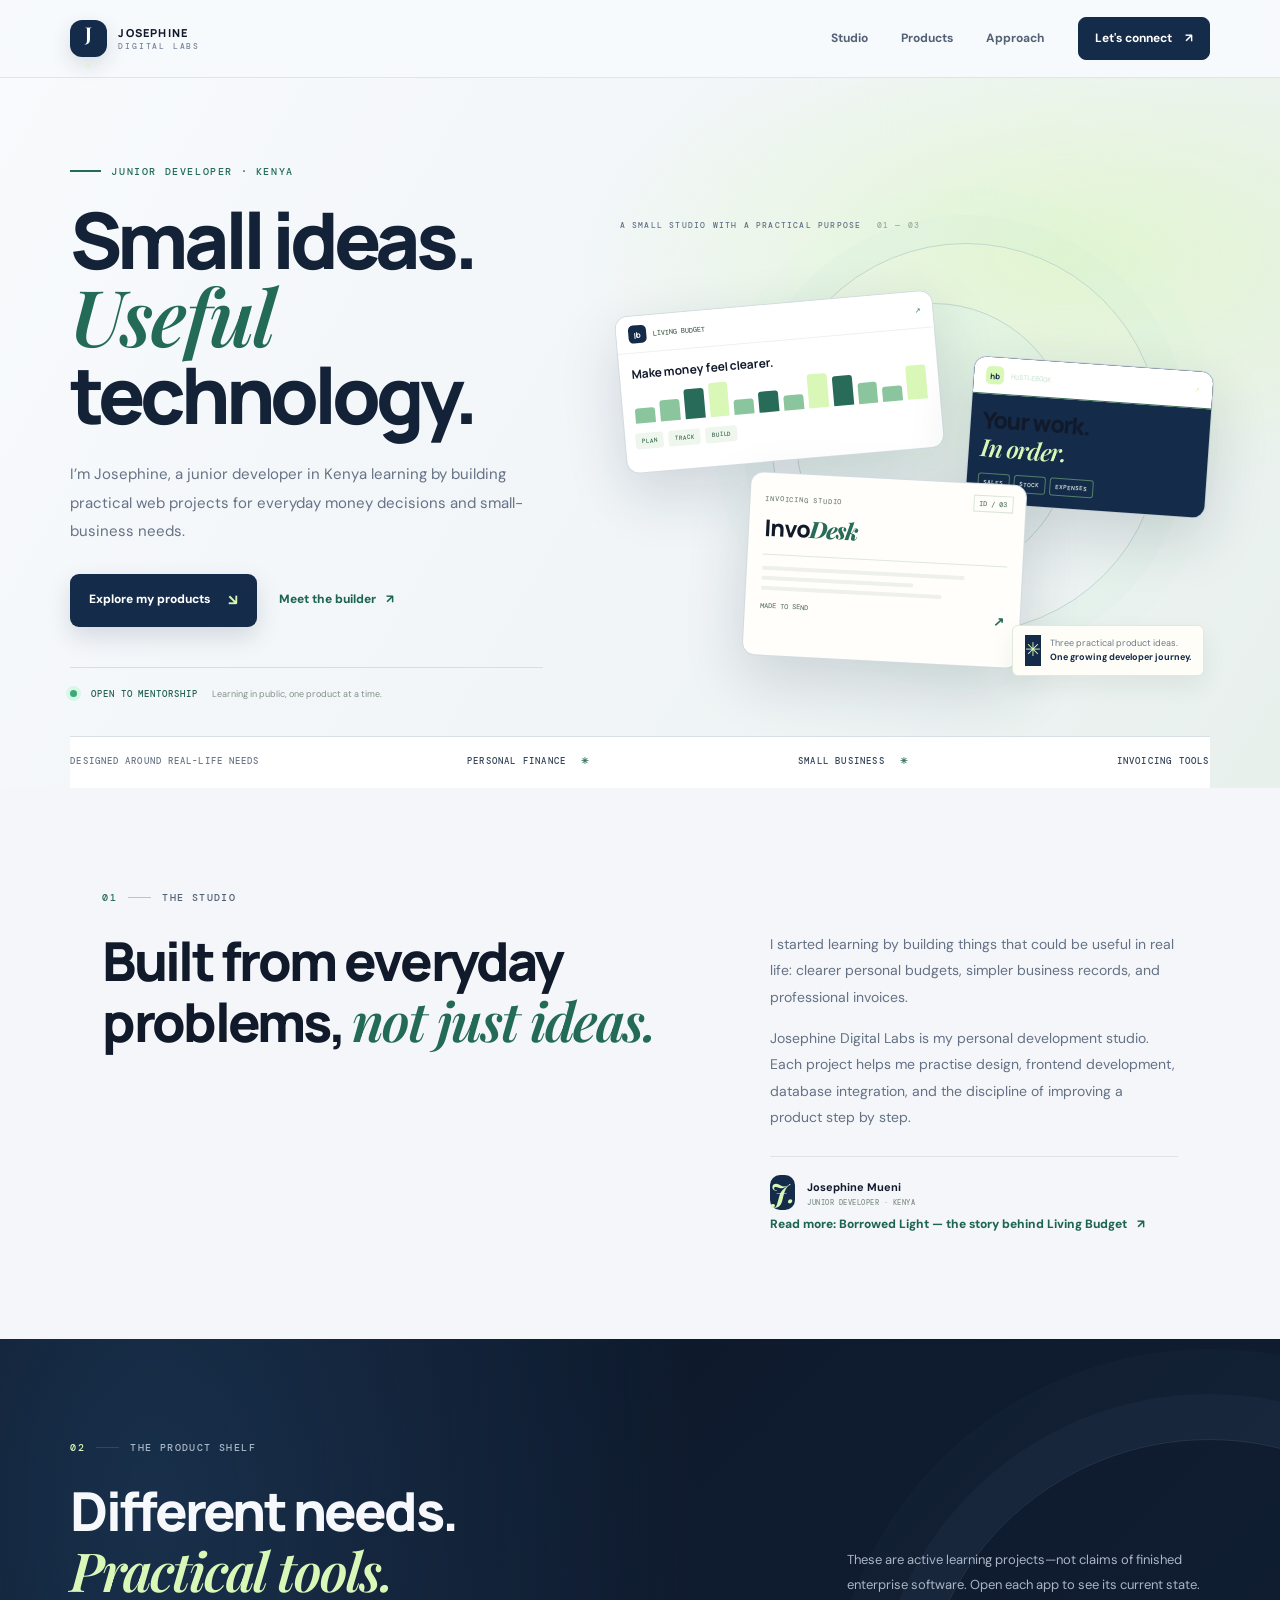
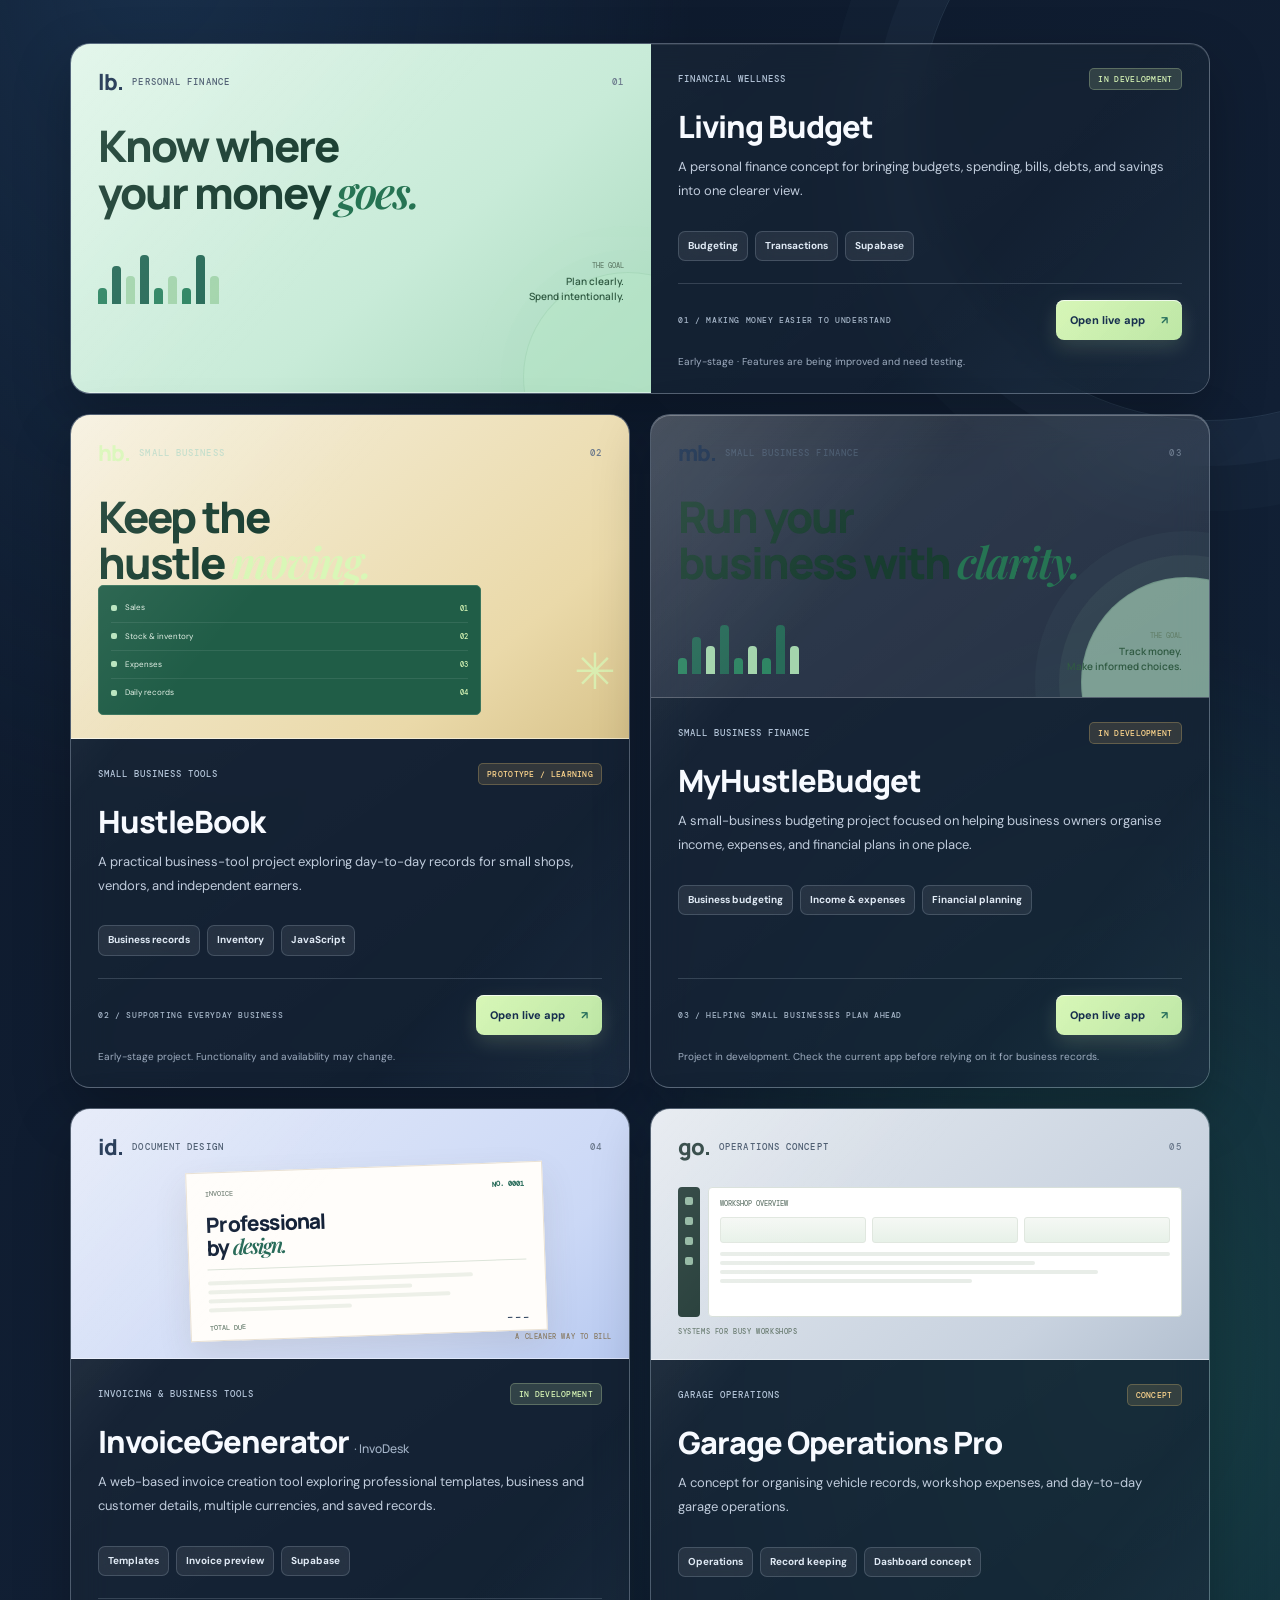
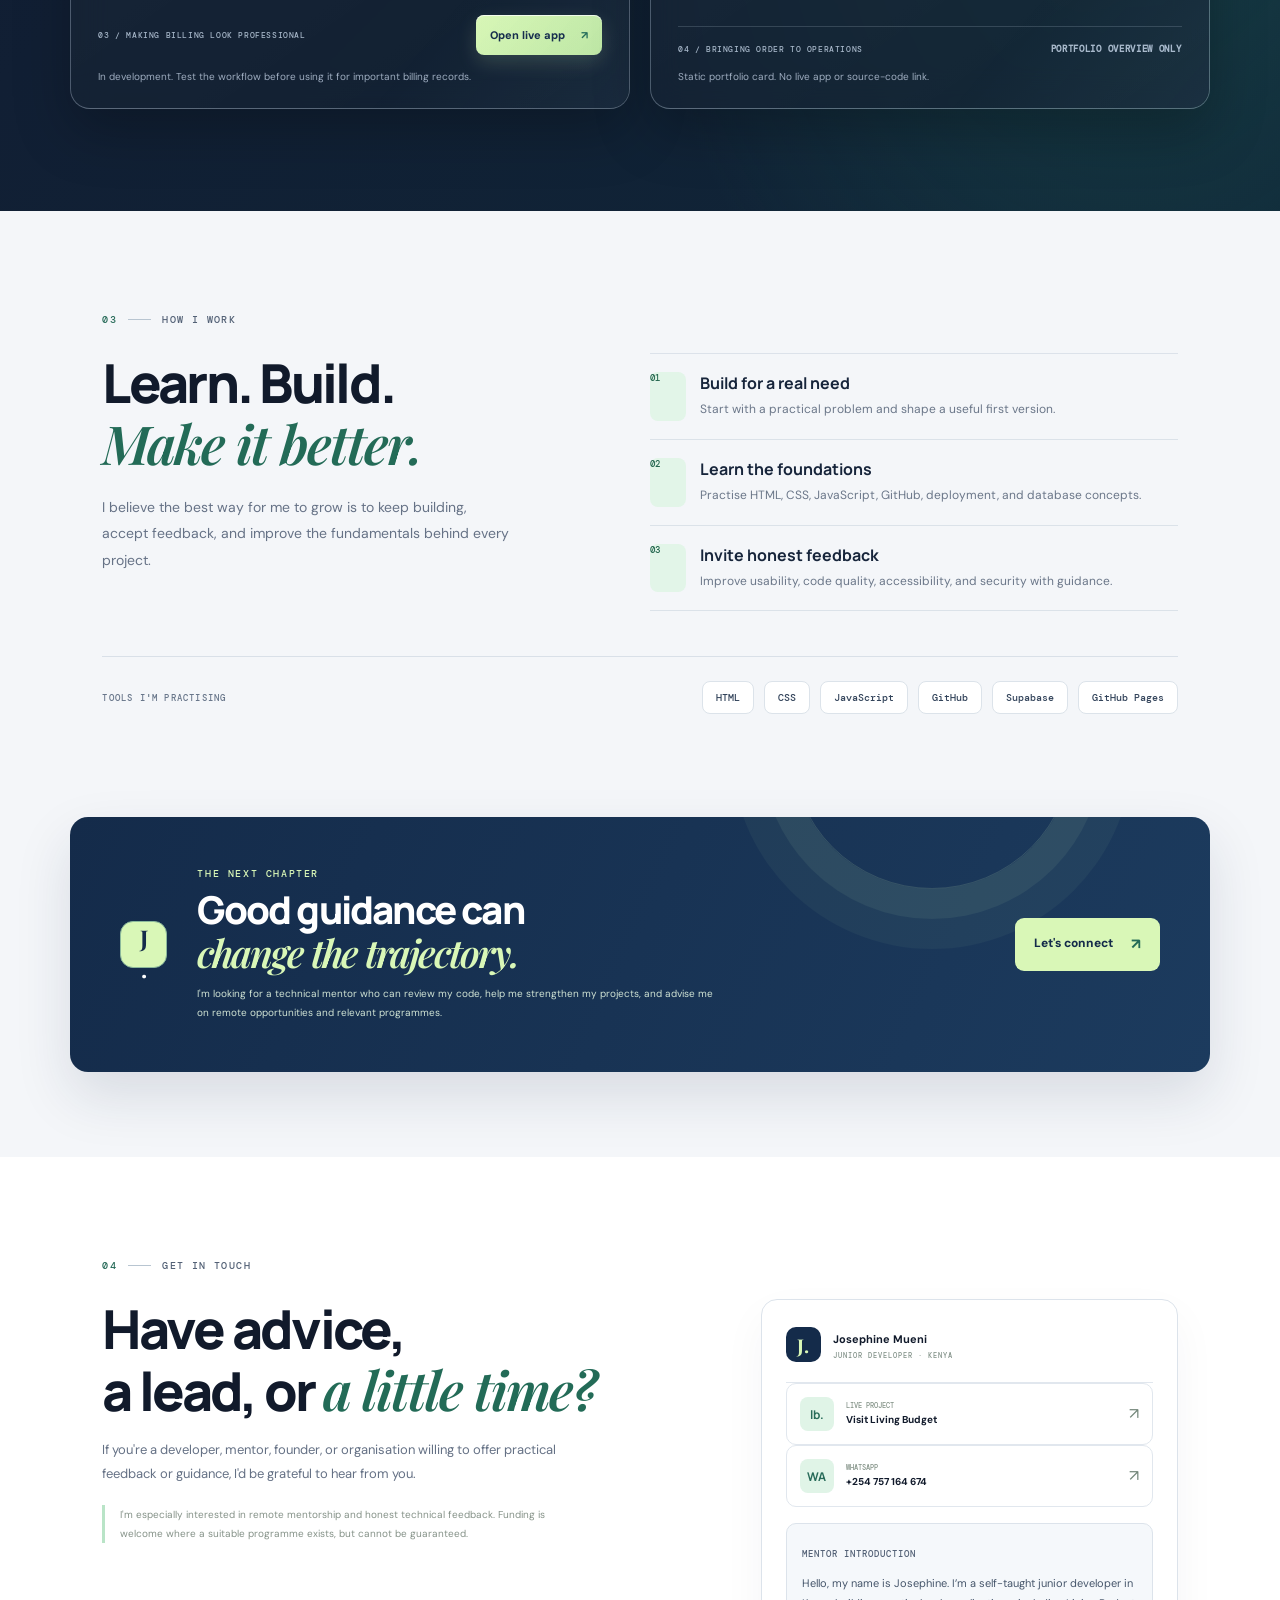
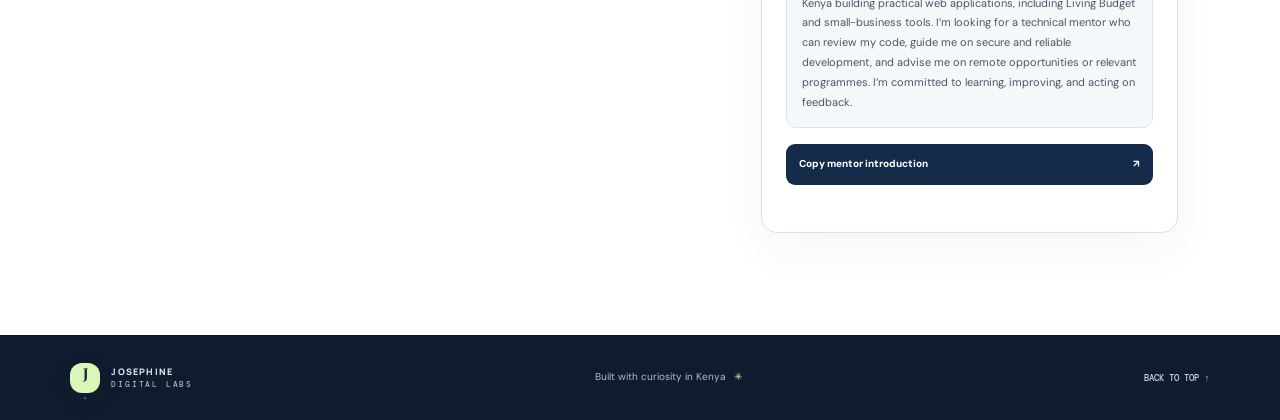
==== commit 99239e8c: "Switch portfolio project links to GitHub Pages" ====
--- a/index.html
+++ b/index.html
@@ -13,7 +13,7 @@
 <section class="hero" id="home"><div class="hero-grid">
 <div class="hero-copy"><p class="eyebrow"><span class="eyebrow-line"></span> JUNIOR DEVELOPER · KENYA</p><h1>Small ideas.<br><em>Useful</em> technology.</h1><p class="hero-text">I’m Josephine, a junior developer in Kenya learning by building practical web projects for everyday money decisions and small-business needs.</p><div class="hero-actions"><a class="button primary" href="#projects">Explore my products <span>↘</span></a><a class="text-link" href="#studio">Meet the builder <span>↗</span></a></div><div class="hero-foot"><span class="availability"><i></i> OPEN TO MENTORSHIP</span><span class="hero-foot-note">Learning in public, one product at a time.</span></div></div>
 <div class="hero-stage" aria-label="Clickable previews of my live projects"><div class="stage-label">A SMALL STUDIO WITH A PRACTICAL PURPOSE <span>01 — 03</span></div><div class="stage-orbit orbit-a"></div><div class="stage-orbit orbit-b"></div>
-<a class="mini-product mini-budget" href="https://livingbudget.netlify.app/" target="_blank" rel="noopener noreferrer" aria-label="Open Living Budget in a new tab"><div class="mini-top"><span class="mini-icon">lb</span><span>LIVING BUDGET</span><span class="mini-arrow">↗</span></div><div class="mini-label">Make money feel clearer.</div><div class="budget-bars"><i></i><i></i><i></i><i></i><i></i><i></i><i></i><i></i><i></i><i></i><i></i><i></i></div><div class="mini-foot"><span>PLAN</span><span>TRACK</span><span>BUILD</span></div></a>
+<a class="mini-product mini-budget" href="https://josephine-junior-dev.github.io/Living-Budget/" target="_blank" rel="noopener noreferrer" aria-label="Open Living Budget in a new tab"><div class="mini-top"><span class="mini-icon">lb</span><span>LIVING BUDGET</span><span class="mini-arrow">↗</span></div><div class="mini-label">Make money feel clearer.</div><div class="budget-bars"><i></i><i></i><i></i><i></i><i></i><i></i><i></i><i></i><i></i><i></i><i></i><i></i></div><div class="mini-foot"><span>PLAN</span><span>TRACK</span><span>BUILD</span></div></a>
 <a class="mini-product mini-hustle" href="https://josephine-junior-dev.github.io/HustleBook-Simple/" target="_blank" rel="noopener noreferrer" aria-label="Open HustleBook in a new tab"><div class="mini-top"><span class="mini-icon">hb</span><span>HUSTLEBOOK</span><span class="mini-arrow">↗</span></div><div class="hustle-number">Your work.<br><em>In order.</em></div><div class="hustle-pills"><i>SALES</i><i>STOCK</i><i>EXPENSES</i></div></a>
 <a class="mini-product mini-invoice" href="https://josephine-junior-dev.github.io/InvoDesk-Invoicing-Made-Simple/" target="_blank" rel="noopener noreferrer" aria-label="Open InvoDesk invoice app in a new tab"><div class="invoice-stamp">ID / 03</div><div class="invoice-topline">INVOICING STUDIO</div><div class="invoice-word">Invo<span>Desk</span></div><div class="invoice-rule"></div><div class="invoice-lines"><i></i><i></i><i></i></div><div class="invoice-total"><span>MADE TO SEND</span><b>↗</b></div></a>
 <div class="stage-caption"><span class="caption-mark">✳</span><span>Three practical product ideas.<br><b>One growing developer journey.</b></span></div></div></div>
@@ -21,15 +21,15 @@
 <section class="studio-section" id="studio"><div class="section-kicker"><span>01</span><i></i> THE STUDIO</div><div class="studio-grid"><h2>Built from everyday problems, <em>not just ideas.</em></h2><div class="studio-copy"><p>I started learning by building things that could be useful in real life: clearer personal budgets, simpler business records, and professional invoices.</p><p>Josephine Digital Labs is my personal development studio. Each project helps me practise design, frontend development, database integration, and the discipline of improving a product step by step.</p><div class="studio-signature"><span class="signature-mark">J.</span><span><b>Josephine Mueni</b><small>JUNIOR DEVELOPER · KENYA</small></span></div><a class="text-link studio-read-more" href="borrowed-light.html">Read more: Borrowed Light — the story behind Living Budget <span>↗</span></a></div></div></section>
 <section class="products-section" id="projects"><div class="products-heading"><div><div class="section-kicker light-kicker"><span>02</span><i></i> THE PRODUCT SHELF</div><h2>Different needs.<br><em>Practical tools.</em></h2></div><p>These are active learning projects—not claims of finished enterprise software. Open each app to see its current state.</p></div>
 <div class="product-list">
-<article class="product-feature budget-feature"><div class="product-art budget-art"><div class="art-top"><span class="art-brand">lb.</span><span>PERSONAL FINANCE</span><span class="art-number">01</span></div><div class="budget-art-title">Know where<br>your money <em>goes.</em></div><div class="budget-art-bottom"><div class="budget-chart"><i></i><i></i><i></i><i></i><i></i><i></i><i></i><i></i><i></i></div><div class="budget-note"><small>THE GOAL</small><b>Plan clearly.<br>Spend intentionally.</b></div></div><div class="art-circle"></div></div><div class="product-detail"><div class="product-overline"><span>FINANCIAL WELLNESS</span><span class="product-status">IN DEVELOPMENT</span></div><h3>Living Budget</h3><p>A personal finance concept for bringing budgets, spending, bills, debts, and savings into one clearer view.</p><div class="feature-tags"><span>Budgeting</span><span>Transactions</span><span>Supabase</span></div><div class="product-detail-bottom"><span class="build-note">01 / MAKING MONEY EASIER TO UNDERSTAND</span><a class="product-link" href="https://livingbudget.netlify.app/" target="_blank" rel="noreferrer">Open live app <b>↗</b></a></div><p class="honesty-note">Early-stage · Features are being improved and need testing.</p></div></article>
+<article class="product-feature budget-feature"><div class="product-art budget-art"><div class="art-top"><span class="art-brand">lb.</span><span>PERSONAL FINANCE</span><span class="art-number">01</span></div><div class="budget-art-title">Know where<br>your money <em>goes.</em></div><div class="budget-art-bottom"><div class="budget-chart"><i></i><i></i><i></i><i></i><i></i><i></i><i></i><i></i><i></i></div><div class="budget-note"><small>THE GOAL</small><b>Plan clearly.<br>Spend intentionally.</b></div></div><div class="art-circle"></div></div><div class="product-detail"><div class="product-overline"><span>FINANCIAL WELLNESS</span><span class="product-status">IN DEVELOPMENT</span></div><h3>Living Budget</h3><p>A personal finance concept for bringing budgets, spending, bills, debts, and savings into one clearer view.</p><div class="feature-tags"><span>Budgeting</span><span>Transactions</span><span>Supabase</span></div><div class="product-detail-bottom"><span class="build-note">01 / MAKING MONEY EASIER TO UNDERSTAND</span><a class="product-link" href="https://josephine-junior-dev.github.io/Living-Budget/" target="_blank" rel="noreferrer">Open live app <b>↗</b></a></div><p class="honesty-note">Early-stage · Features are being improved and need testing.</p></div></article>
 
 <article class="product-feature hustle-feature"><div class="product-art hustle-art"><div class="art-top"><span class="art-brand">hb.</span><span>SMALL BUSINESS</span><span class="art-number">02</span></div><div class="hustle-art-title">Keep the<br>hustle <em>moving.</em></div><div class="hustle-board"><div class="board-row"><span class="board-dot"></span><span>Sales</span><b>01</b></div><div class="board-row"><span class="board-dot"></span><span>Stock & inventory</span><b>02</b></div><div class="board-row"><span class="board-dot"></span><span>Expenses</span><b>03</b></div><div class="board-row"><span class="board-dot"></span><span>Daily records</span><b>04</b></div></div><div class="hustle-sun">✳</div></div><div class="product-detail"><div class="product-overline"><span>SMALL BUSINESS TOOLS</span><span class="product-status status-early">PROTOTYPE / LEARNING</span></div><h3>HustleBook</h3><p>A practical business-tool project exploring day-to-day records for small shops, vendors, and independent earners.</p><div class="feature-tags"><span>Business records</span><span>Inventory</span><span>JavaScript</span></div><div class="product-detail-bottom"><span class="build-note">02 / SUPPORTING EVERYDAY BUSINESS</span><a class="product-link" href="https://josephine-junior-dev.github.io/HustleBook-Simple/" target="_blank" rel="noreferrer">Open live app <b>↗</b></a></div><p class="honesty-note">Early-stage project. Functionality and availability may change.</p></div></article>
-<article class="product-feature myhustle-feature"><div class="product-art myhustle-art"><div class="art-top"><span class="art-brand">mb.</span><span>SMALL BUSINESS FINANCE</span><span class="art-number">03</span></div><div class="budget-art-title">Run your<br>business with <em>clarity.</em></div><div class="budget-art-bottom"><div class="budget-chart"><i></i><i></i><i></i><i></i><i></i><i></i><i></i><i></i><i></i></div><div class="budget-note"><small>THE GOAL</small><b>Track money.<br>Make informed choices.</b></div></div><div class="art-circle"></div></div><div class="product-detail"><div class="product-overline"><span>SMALL BUSINESS FINANCE</span><span class="product-status status-early">IN DEVELOPMENT</span></div><h3>MyHustleBudget</h3><p>A small-business budgeting project focused on helping business owners organise income, expenses, and financial plans in one place.</p><div class="feature-tags"><span>Business budgeting</span><span>Income & expenses</span><span>Financial planning</span></div><div class="product-detail-bottom"><span class="build-note">03 / HELPING SMALL BUSINESSES PLAN AHEAD</span><a class="product-link" href="https://myhustlebudget.netlify.app/" target="_blank" rel="noopener noreferrer">Open live app <b>↗</b></a></div><p class="honesty-note">Project in development. Check the current app before relying on it for business records.</p></div></article>
+<article class="product-feature myhustle-feature"><div class="product-art myhustle-art"><div class="art-top"><span class="art-brand">mb.</span><span>SMALL BUSINESS FINANCE</span><span class="art-number">03</span></div><div class="budget-art-title">Run your<br>business with <em>clarity.</em></div><div class="budget-art-bottom"><div class="budget-chart"><i></i><i></i><i></i><i></i><i></i><i></i><i></i><i></i><i></i></div><div class="budget-note"><small>THE GOAL</small><b>Track money.<br>Make informed choices.</b></div></div><div class="art-circle"></div></div><div class="product-detail"><div class="product-overline"><span>SMALL BUSINESS FINANCE</span><span class="product-status status-early">IN DEVELOPMENT</span></div><h3>MyHustleBudget</h3><p>A small-business budgeting project focused on helping business owners organise income, expenses, and financial plans in one place.</p><div class="feature-tags"><span>Business budgeting</span><span>Income & expenses</span><span>Financial planning</span></div><div class="product-detail-bottom"><span class="build-note">03 / HELPING SMALL BUSINESSES PLAN AHEAD</span><a class="product-link" href="https://josephine-junior-dev.github.io/MyHustleBudget/" target="_blank" rel="noopener noreferrer">Open live app <b>↗</b></a></div><p class="honesty-note">Project in development. Check the current app before relying on it for business records.</p></div></article>
 <article class="product-feature invoice-feature"><div class="product-art invoice-art"><div class="art-top"><span class="art-brand">id.</span><span>DOCUMENT DESIGN</span><span class="art-number">04</span></div><div class="invoice-paper"><div class="invoice-paper-head"><span>INVOICE</span><b>NO. 0001</b></div><div class="invoice-big">Professional<br>by <em>design.</em></div><div class="invoice-paper-rule"></div><div class="invoice-paper-lines"><i></i><i></i><i></i><i></i></div><div class="invoice-paper-total"><span>TOTAL DUE</span><b>— — —</b></div></div><div class="invoice-art-label">A CLEANER WAY TO BILL</div></div><div class="product-detail"><div class="product-overline"><span>INVOICING & BUSINESS TOOLS</span><span class="product-status">IN DEVELOPMENT</span></div><h3>InvoiceGenerator <small>· InvoDesk</small></h3><p>A web-based invoice creation tool exploring professional templates, business and customer details, multiple currencies, and saved records.</p><div class="feature-tags"><span>Templates</span><span>Invoice preview</span><span>Supabase</span></div><div class="product-detail-bottom"><span class="build-note">03 / MAKING BILLING LOOK PROFESSIONAL</span><a class="product-link" href="https://josephine-junior-dev.github.io/InvoDesk-Invoicing-Made-Simple/" target="_blank" rel="noreferrer">Open live app <b>↗</b></a></div><p class="honesty-note">In development. Test the workflow before using it for important billing records.</p></div></article>
 <article class="product-feature garage-feature"><div class="product-art garage-art"><div class="art-top"><span class="art-brand">go.</span><span>OPERATIONS CONCEPT</span><span class="art-number">05</span></div><div class="garage-layout"><div class="garage-rail"><i></i><i></i><i></i><i></i></div><div class="garage-panel"><div class="garage-panel-title">WORKSHOP OVERVIEW</div><div class="garage-metrics"><i></i><i></i><i></i></div><div class="garage-table"><i></i><i></i><i></i><i></i></div></div></div><div class="garage-art-caption">SYSTEMS FOR BUSY WORKSHOPS</div></div><div class="product-detail"><div class="product-overline"><span>GARAGE OPERATIONS</span><span class="product-status status-early">CONCEPT</span></div><h3>Garage Operations Pro</h3><p>A concept for organising vehicle records, workshop expenses, and day-to-day garage operations.</p><div class="feature-tags"><span>Operations</span><span>Record keeping</span><span>Dashboard concept</span></div><div class="product-detail-bottom"><span class="build-note">04 / BRINGING ORDER TO OPERATIONS</span><span class="private-label">PORTFOLIO OVERVIEW ONLY</span></div><p class="honesty-note">Static portfolio card. No live app or source-code link.</p></div></article>
 </div></section>
-<section class="approach-section" id="approach"><div class="section-kicker"><span>03</span><i></i> HOW I WORK</div><div class="approach-grid"><div><h2>Learn. Build.<br><em>Make it better.</em></h2><p class="approach-intro">I believe the best way for me to grow is to keep building, accept feedback, and improve the fundamentals behind every project.</p></div><div class="approach-steps"><article><span>01</span><div><h3>Build for a real need</h3><p>Start with a practical problem and shape a useful first version.</p></div></article><article><span>02</span><div><h3>Learn the foundations</h3><p>Practise HTML, CSS, JavaScript, GitHub, deployment, and database concepts.</p></div></article><article><span>03</span><div><h3>Invite honest feedback</h3><p>Improve usability, code quality, accessibility, and security with guidance.</p></div></article></div></div><div class="toolbelt"><span>TOOLS I'M PRACTISING</span><b>HTML</b><b>CSS</b><b>JavaScript</b><b>GitHub</b><b>Supabase</b><b>Netlify</b></div></section>
+<section class="approach-section" id="approach"><div class="section-kicker"><span>03</span><i></i> HOW I WORK</div><div class="approach-grid"><div><h2>Learn. Build.<br><em>Make it better.</em></h2><p class="approach-intro">I believe the best way for me to grow is to keep building, accept feedback, and improve the fundamentals behind every project.</p></div><div class="approach-steps"><article><span>01</span><div><h3>Build for a real need</h3><p>Start with a practical problem and shape a useful first version.</p></div></article><article><span>02</span><div><h3>Learn the foundations</h3><p>Practise HTML, CSS, JavaScript, GitHub, deployment, and database concepts.</p></div></article><article><span>03</span><div><h3>Invite honest feedback</h3><p>Improve usability, code quality, accessibility, and security with guidance.</p></div></article></div></div><div class="toolbelt"><span>TOOLS I'M PRACTISING</span><b>HTML</b><b>CSS</b><b>JavaScript</b><b>GitHub</b><b>Supabase</b><b>GitHub Pages</b></div></section>
 <section class="mentor-section"><div class="mentor-inner"><div class="mentor-seal">J<span>.</span></div><div><p class="eyebrow">THE NEXT CHAPTER</p><h2>Good guidance can<br><em>change the trajectory.</em></h2><p>I'm looking for a technical mentor who can review my code, help me strengthen my projects, and advise me on remote opportunities and relevant programmes.</p></div><a class="button mentor-button" href="#contact">Let's connect <span>↗</span></a></div></section>
-<section class="contact-section" id="contact"><div class="section-kicker"><span>04</span><i></i> GET IN TOUCH</div><div class="contact-grid"><div><h2>Have advice,<br>a lead, or <em>a little time?</em></h2><p>If you're a developer, mentor, founder, or organisation willing to offer practical feedback or guidance, I'd be grateful to hear from you.</p><p class="contact-note">I'm especially interested in remote mentorship and honest technical feedback. Funding is welcome where a suitable programme exists, but cannot be guaranteed.</p></div><div class="contact-card"><div class="contact-card-head"><span class="contact-mark">J.</span><div><b>Josephine Mueni</b><small>JUNIOR DEVELOPER · KENYA</small></div></div><a class="contact-row" href="https://livingbudget.netlify.app/" target="_blank" rel="noreferrer"><span class="contact-icon">lb.</span><span><small>LIVE PROJECT</small><b>Visit Living Budget</b></span><span class="arrow">↗</span></a><a class="contact-row" href="https://wa.me/254757164674" target="_blank" rel="noopener noreferrer"><span class="contact-icon">WA</span><span><small>WHATSAPP</small><b>+254 757 164 674</b></span><span class="arrow">↗</span></a><div class="mentor-intro-preview"><small>MENTOR INTRODUCTION</small><p id="mentorIntroText">Hello, my name is Josephine. I’m a self-taught junior developer in Kenya building practical web applications, including Living Budget and small-business tools. I’m looking for a technical mentor who can review my code, guide me on secure and reliable development, and advise me on remote opportunities or relevant programmes. I’m committed to learning, improving, and acting on feedback.</p></div><button class="copy-button" id="copyIntro">Copy mentor introduction <span>↗</span></button><p class="copy-feedback" id="copyFeedback" aria-live="polite"></p></div></div></section>
+<section class="contact-section" id="contact"><div class="section-kicker"><span>04</span><i></i> GET IN TOUCH</div><div class="contact-grid"><div><h2>Have advice,<br>a lead, or <em>a little time?</em></h2><p>If you're a developer, mentor, founder, or organisation willing to offer practical feedback or guidance, I'd be grateful to hear from you.</p><p class="contact-note">I'm especially interested in remote mentorship and honest technical feedback. Funding is welcome where a suitable programme exists, but cannot be guaranteed.</p></div><div class="contact-card"><div class="contact-card-head"><span class="contact-mark">J.</span><div><b>Josephine Mueni</b><small>JUNIOR DEVELOPER · KENYA</small></div></div><a class="contact-row" href="https://josephine-junior-dev.github.io/Living-Budget/" target="_blank" rel="noreferrer"><span class="contact-icon">lb.</span><span><small>LIVE PROJECT</small><b>Visit Living Budget</b></span><span class="arrow">↗</span></a><a class="contact-row" href="https://wa.me/254757164674" target="_blank" rel="noopener noreferrer"><span class="contact-icon">WA</span><span><small>WHATSAPP</small><b>+254 757 164 674</b></span><span class="arrow">↗</span></a><div class="mentor-intro-preview"><small>MENTOR INTRODUCTION</small><p id="mentorIntroText">Hello, my name is Josephine. I’m a self-taught junior developer in Kenya building practical web applications, including Living Budget and small-business tools. I’m looking for a technical mentor who can review my code, guide me on secure and reliable development, and advise me on remote opportunities or relevant programmes. I’m committed to learning, improving, and acting on feedback.</p></div><button class="copy-button" id="copyIntro">Copy mentor introduction <span>↗</span></button><p class="copy-feedback" id="copyFeedback" aria-live="polite"></p></div></div></section>
 </main><footer><a class="brand footer-brand" href="#home"><span class="brand-mark">J<span>.</span></span><span class="brand-name">JOSEPHINE <b>DIGITAL LABS</b></span></a><p>Built with curiosity in Kenya <span>✳</span></p><a href="#home">BACK TO TOP ↑</a></footer><script src="script.js?v=mentor-contact-20261027"></script>
 </body></html>
